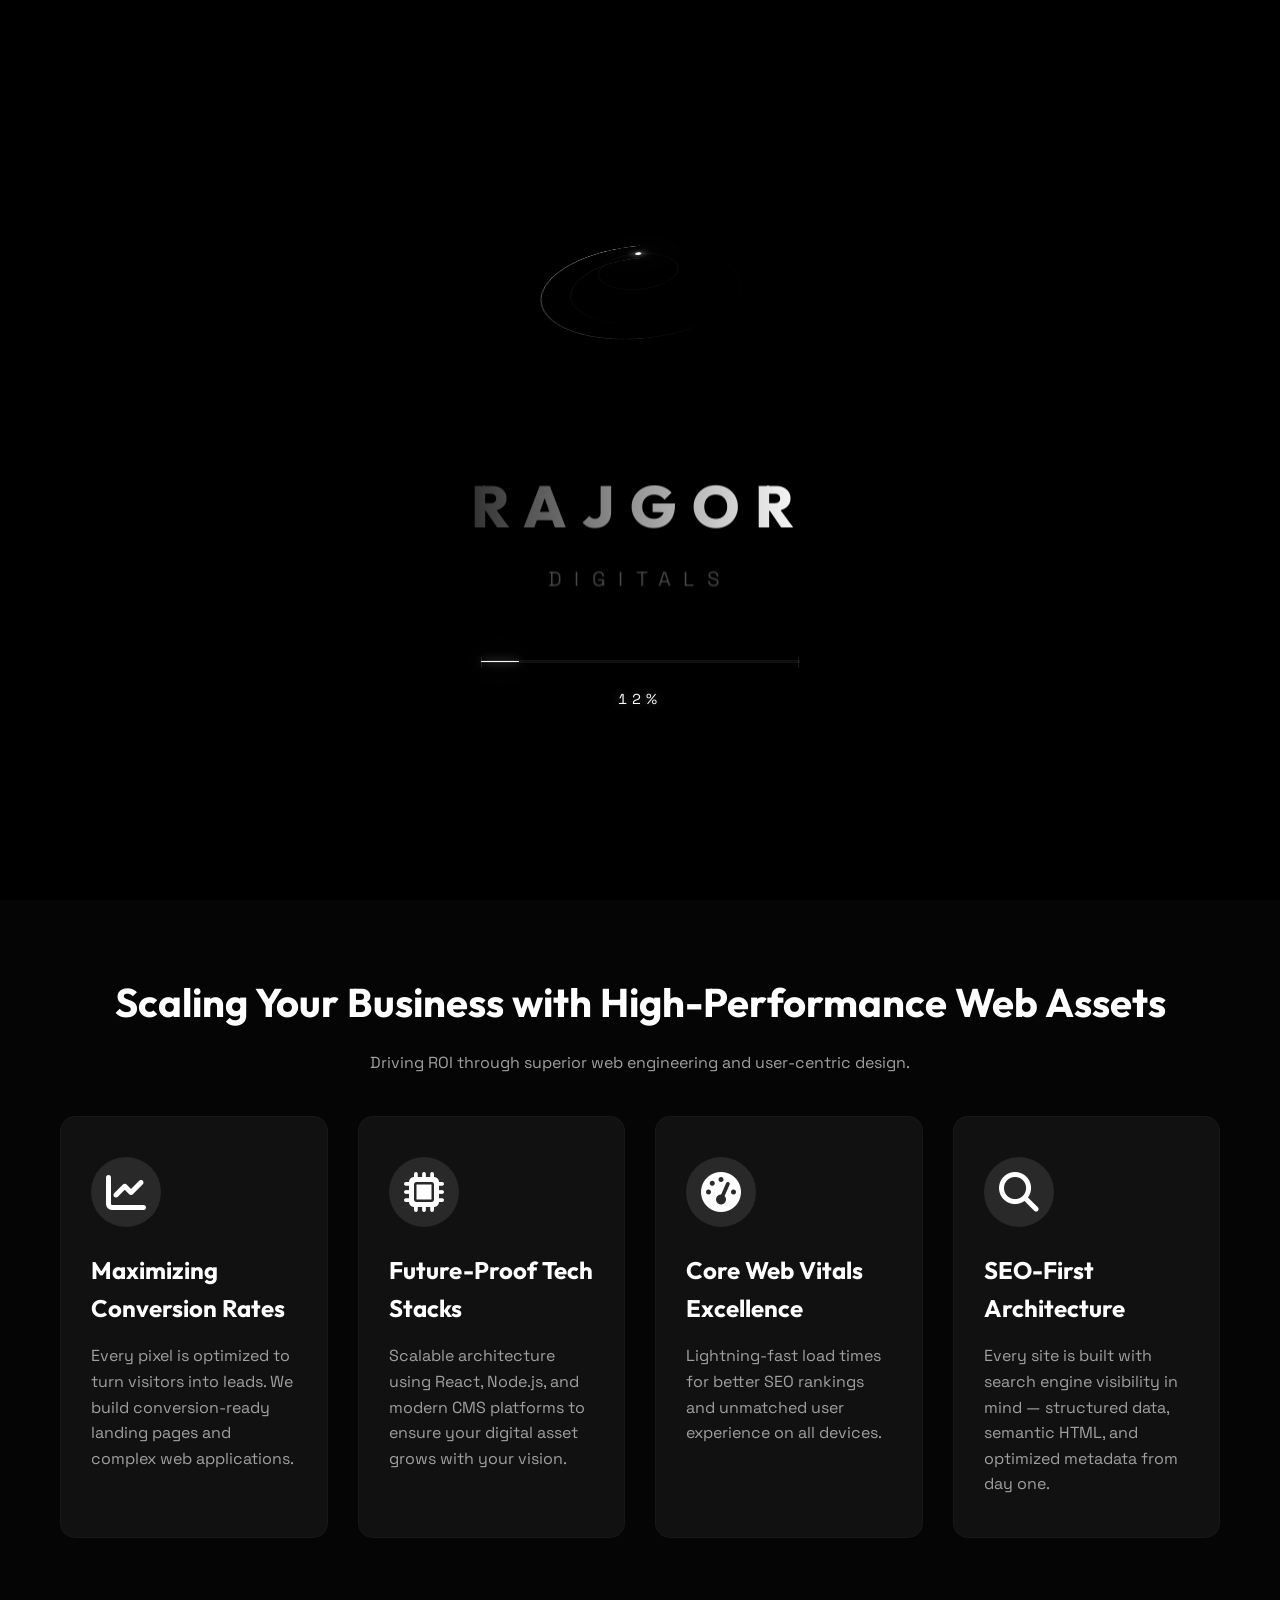
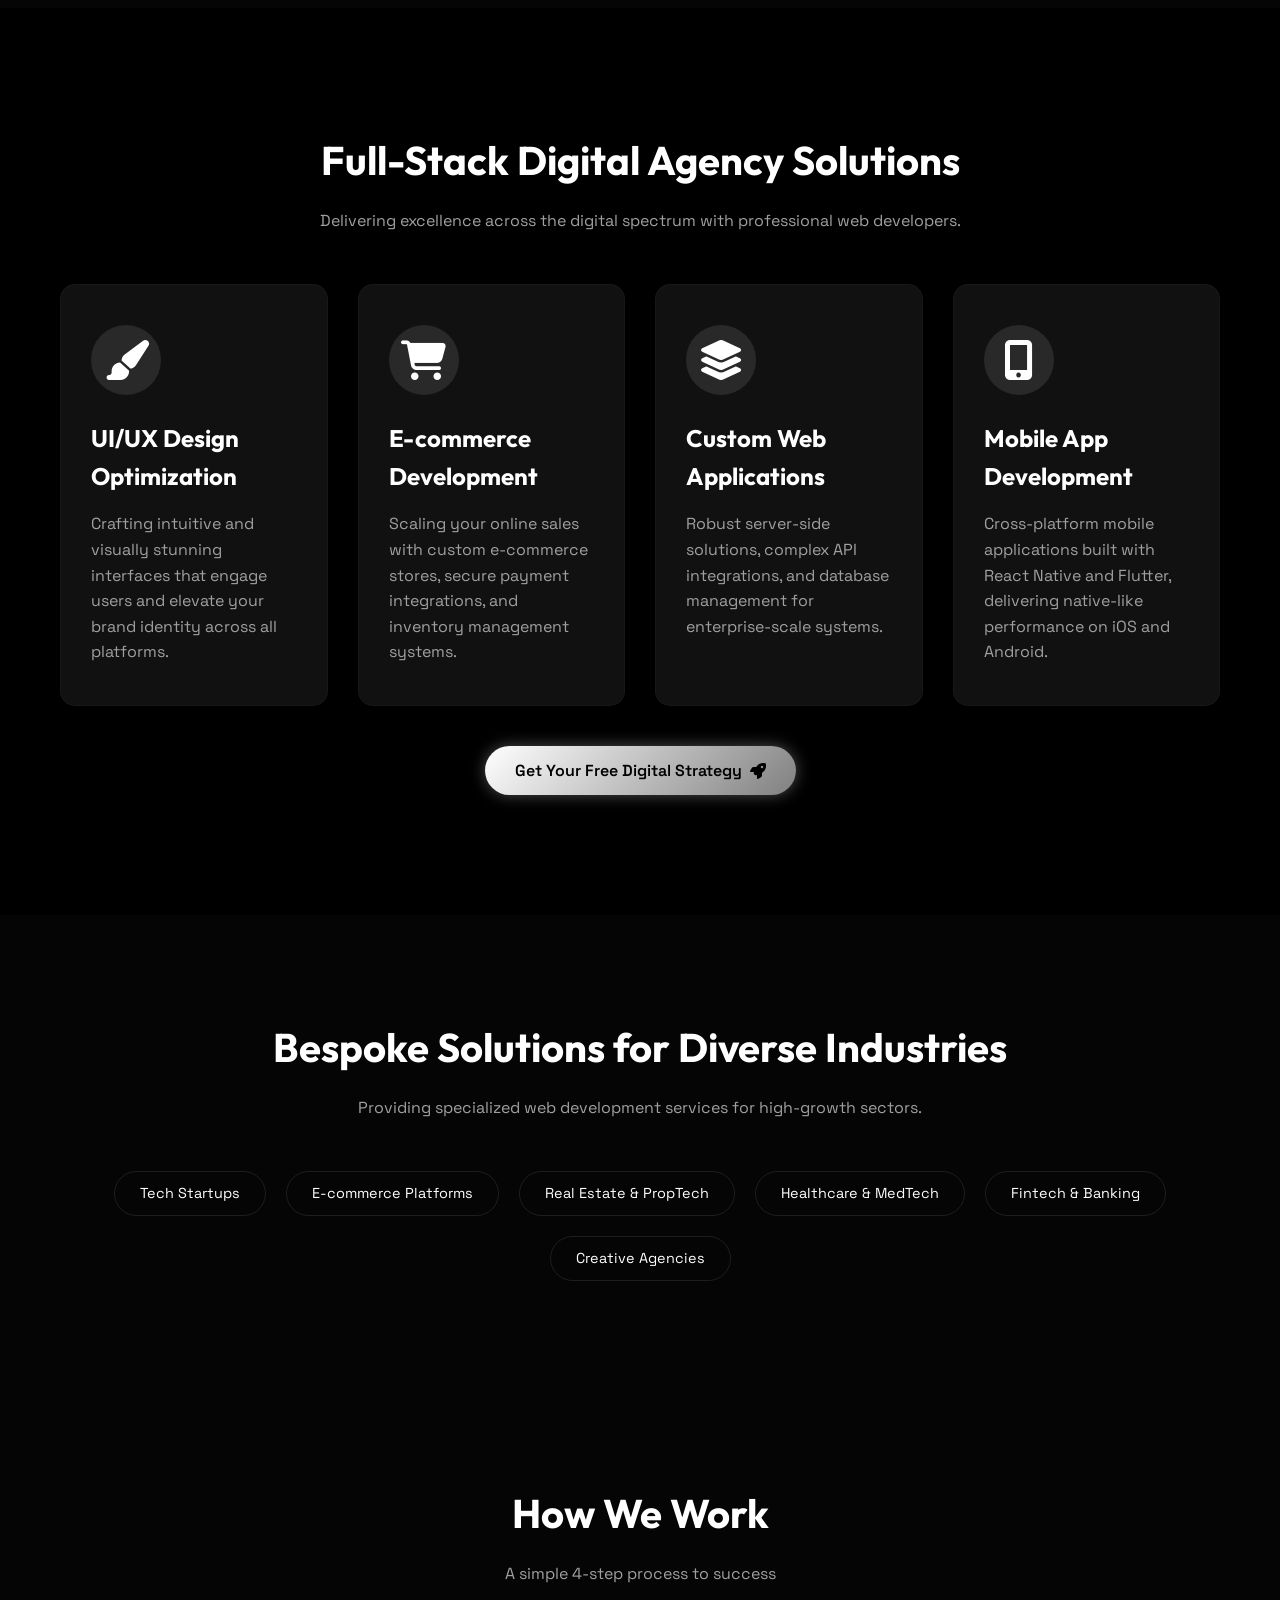
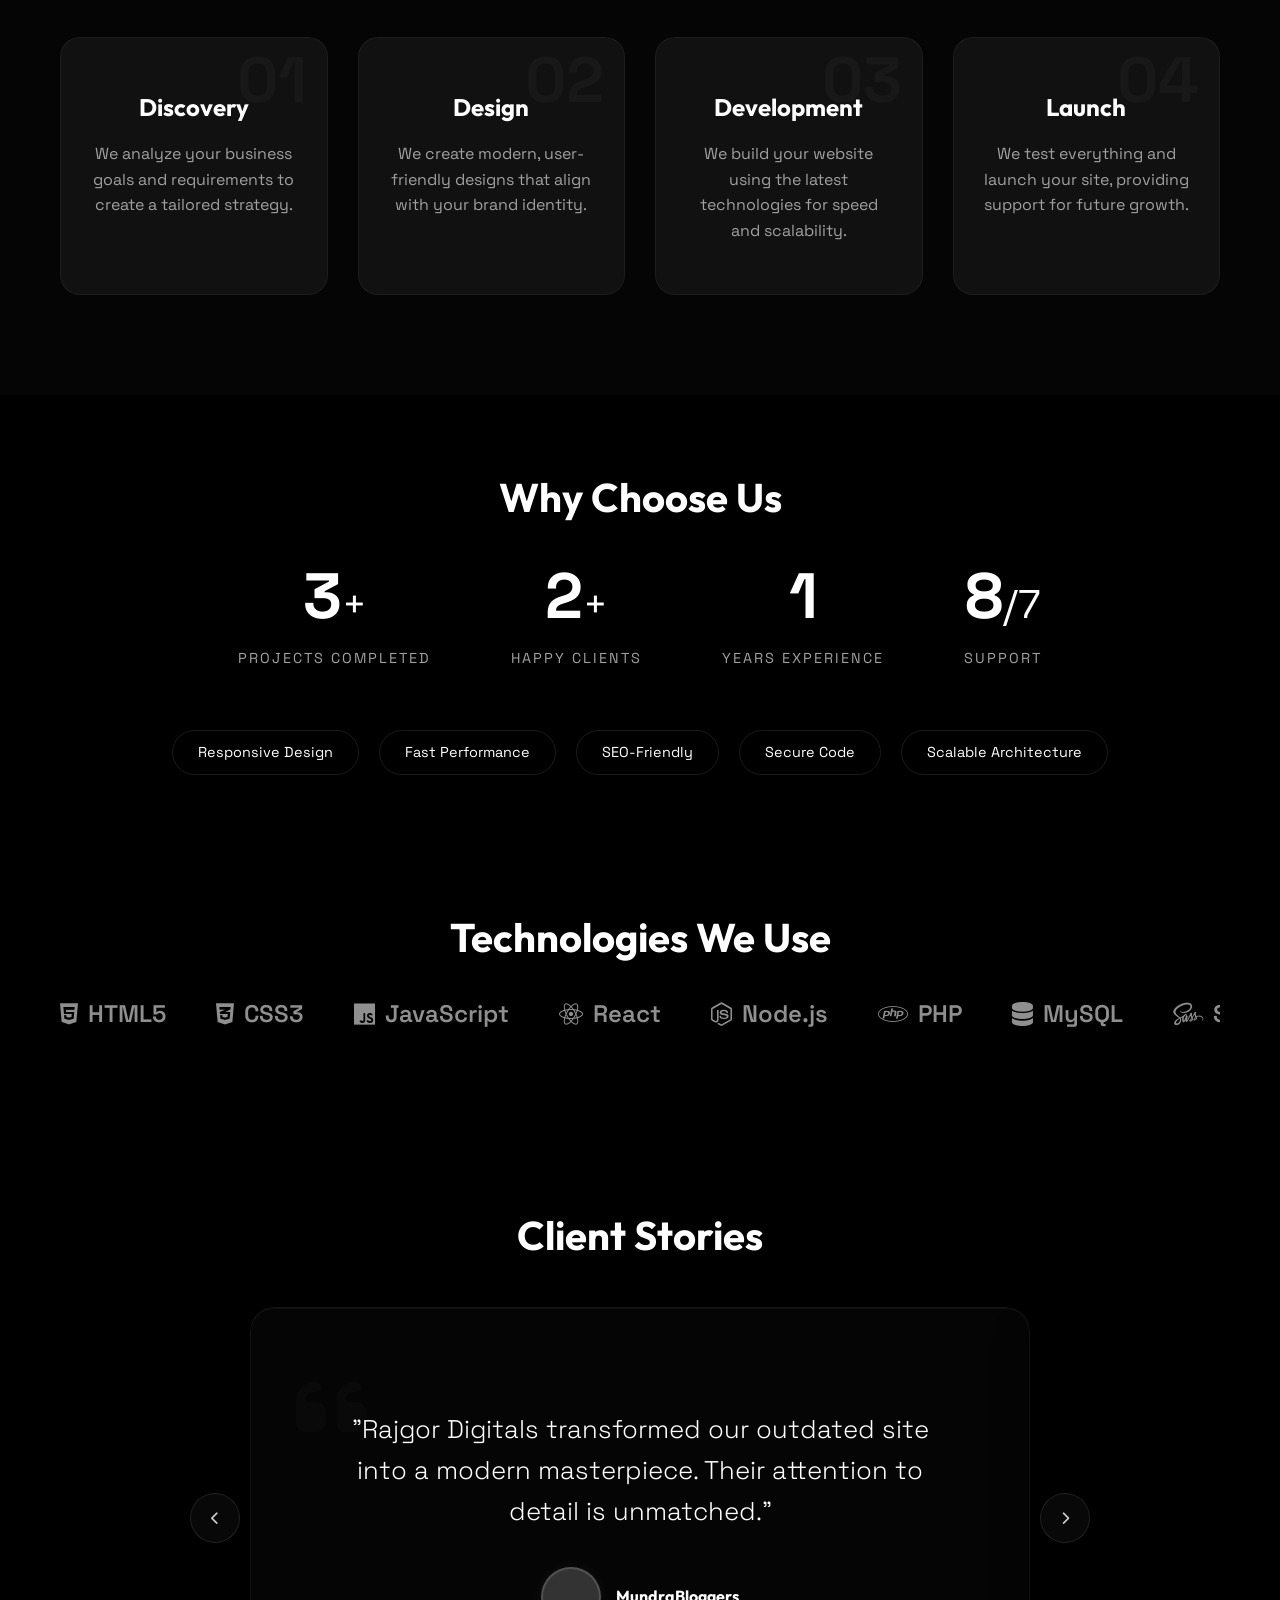
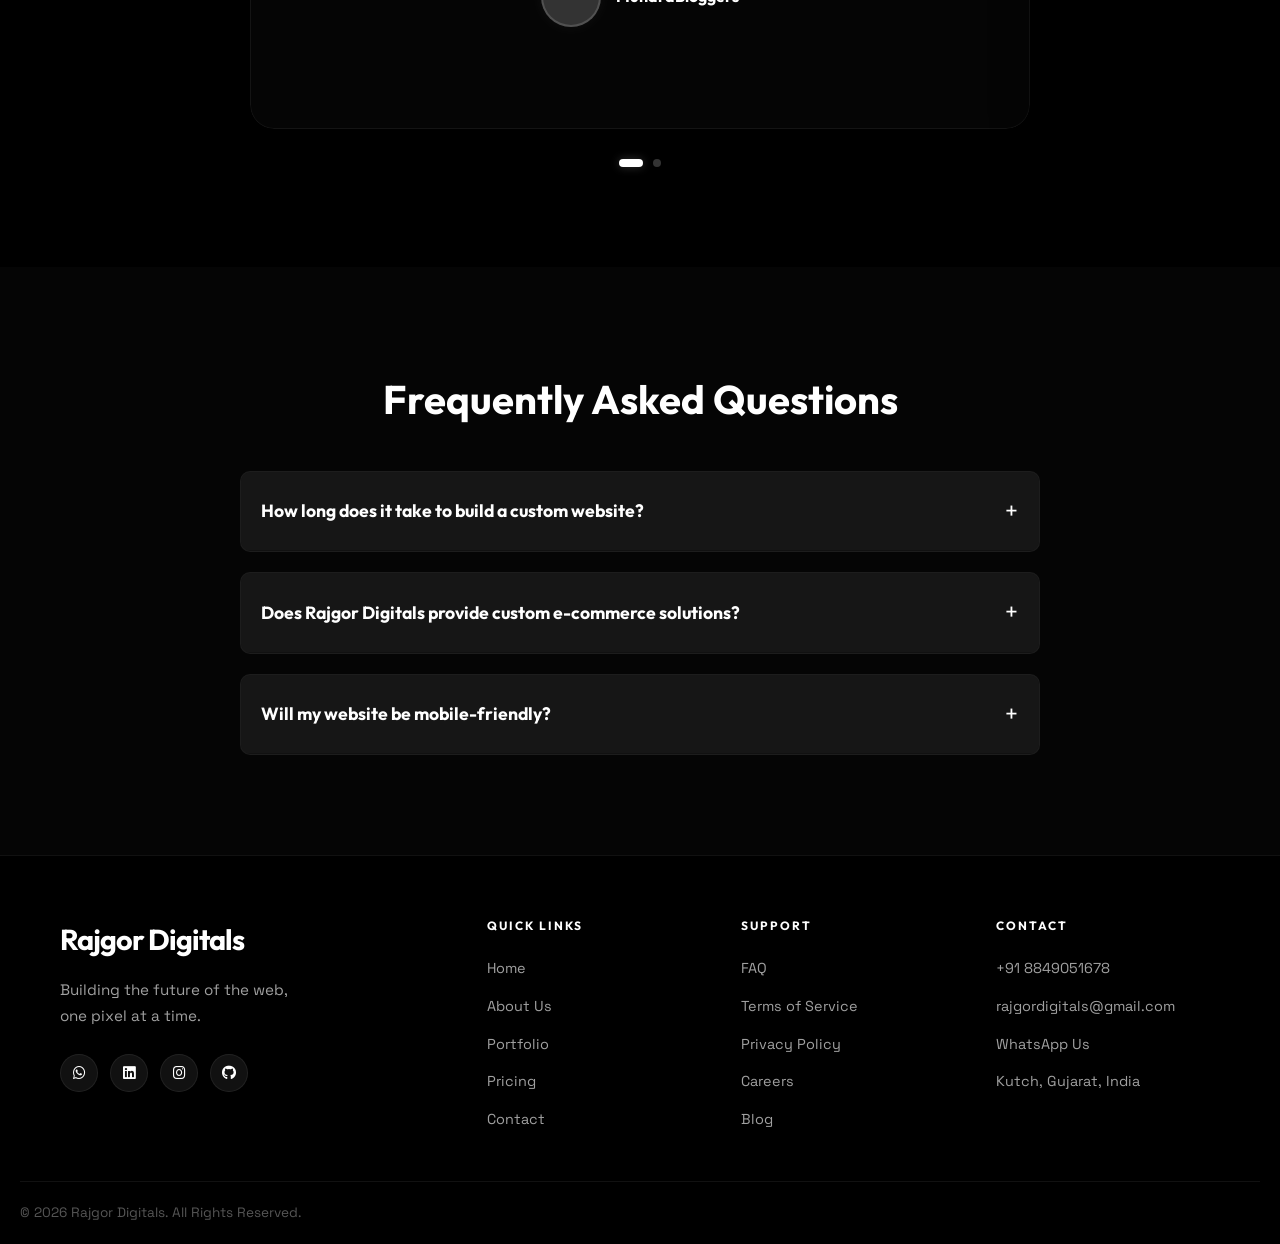
==== index.html @ 0318dba7 "Remove underlines from main visible links and legal blocks" ====
<!DOCTYPE html>
<html lang="en">

<head>
    <meta charset="UTF-8">
    <meta name="viewport" content="width=device-width, initial-scale=1.0">
    <meta name="description" content="Looking for professional web developers? Rajgor Digitals is a custom website development company building fast, secure, and scalable solutions for businesses. Get a free audit!">
    <title>Custom Website Development Company | Rajgor Digitals</title>
    <link rel="icon" type="image/png" sizes="32x32" href="images/logo.png">
    <link rel="shortcut icon" href="images/logo.png">

    <!-- Canonical Tag -->
    <link rel="canonical" href="https://www.rajgordigitals.in/">

    <!-- Open Graph / Facebook -->
    <meta property="og:type" content="website">
    <meta property="og:url" content="https://www.rajgordigitals.in/">
    <meta property="og:title" content="Custom Website Development Company | Rajgor Digitals">
    <meta property="og:description" content="Looking for professional web developers? Rajgor Digitals is a custom website development company building fast, secure, and scalable solutions for businesses. Get a free audit!">
    <meta property="og:image" content="https://www.rajgordigitals.in/images/logo.webp">

    <!-- Twitter -->
    <meta property="twitter:card" content="summary_large_image">
    <meta property="twitter:url" content="https://www.rajgordigitals.in/">
    <meta property="twitter:title" content="Custom Website Development Company | Rajgor Digitals">
    <meta property="twitter:description" content="Looking for professional web developers? Rajgor Digitals is a custom website development company building fast, secure, and scalable solutions for businesses. Get a free audit!">
    <meta property="twitter:image" content="https://www.rajgordigitals.in/images/logo.webp">

    <!-- Google Fonts -->
    <link rel="preconnect" href="https://fonts.googleapis.com">
    <link rel="preconnect" href="https://fonts.gstatic.com" crossorigin>
    <link href="https://fonts.googleapis.com/css2?family=Outfit:wght@300;400;500;600;700;800&family=Space+Grotesk:wght@300;400;500;600;700&display=swap" rel="stylesheet">

    <!-- FontAwesome -->
    <link rel="stylesheet" href="https://cdnjs.cloudflare.com/ajax/libs/font-awesome/6.4.0/css/all.min.css">

    <!-- Custom CSS -->
    <link rel="stylesheet" href="styles.css">

    <script type="application/ld+json">
    {
  "@context": "https://schema.org",
  "@type": "BreadcrumbList",
  "itemListElement": [
    {
      "@type": "ListItem",
      "position": 1,
      "name": "Home",
      "item": "https://www.rajgordigitals.in/"
    }
  ]
}
    </script>
    <script type="application/ld+json">
    {
  "@context": "https://schema.org",
  "@type": "Organization",
  "name": "Rajgor Digitals",
  "url": "https://www.rajgordigitals.in",
  "logo": "https://www.rajgordigitals.in/images/logo.webp",
  "sameAs": [
    "https://www.linkedin.com/in/rajgordigitals",
    "https://www.instagram.com/rajgordigitals/",
    "https://wa.me/918849051678"
  ],
  "contactPoint": {
    "@type": "ContactPoint",
    "telephone": "+918849051678",
    "contactType": "customer service"
  }
}
    </script>
    <script type="application/ld+json">
    {
  "@context": "https://schema.org",
  "@type": "WebSite",
  "url": "https://www.rajgordigitals.in",
  "potentialAction": {
    "@type": "SearchAction",
    "target": "https://www.rajgordigitals.in/services.html?q={search_term_string}",
    "query-input": "required name=search_term_string"
  }
}
    </script>
    <script type="application/ld+json">
    {
  "@context": "https://schema.org",
  "@type": "LocalBusiness",
  "name": "Rajgor Digitals",
  "image": "https://www.rajgordigitals.in/images/logo.webp",
  "@id": "https://www.rajgordigitals.in",
  "url": "https://www.rajgordigitals.in",
  "telephone": "+918849051678",
  "priceRange": "$$",
  "address": {
    "@type": "PostalAddress",
    "streetAddress": "Kutch",
    "addressLocality": "Kutch",
    "addressRegion": "Gujarat",
    "postalCode": "370001",
    "addressCountry": "IN"
  },
  "geo": {
    "@type": "GeoCoordinates",
    "latitude": 22.9984,
    "longitude": 69.6701
  },
  "openingHoursSpecification": {
    "@type": "OpeningHoursSpecification",
    "dayOfWeek": [
      "Monday",
      "Tuesday",
      "Wednesday",
      "Thursday",
      "Friday",
      "Saturday"
    ],
    "opens": "09:00",
    "closes": "18:00"
  }
}
    </script>
</head>

<body>
    <!-- Preloader -->
    <div id="preloader">
        <div class="preloader-content">
            <div class="spinner-container">
                <div class="ring ring-outer"></div>
                <div class="ring ring-middle"></div>
                <div class="ring ring-inner"></div>
            </div>
            <div class="pre-brand">
                <span class="pre-name">Rajgor</span>
                <span class="pre-surname">Digitals</span>
            </div>
            <div class="pre-progress-wrap">
                <div class="pre-bar-bg">
                    <div class="pre-bar-fill" id="preloaderFill"></div>
                </div>
                <div class="pre-percent" id="preloaderPercent">0%</div>
            </div>
        </div>
    </div>

    <!-- Custom Cursor -->
    <div class="cursor-dot" data-cursor-dot></div>
    <div class="cursor-outline" data-cursor-outline></div>

    <!-- Navigation -->
    <nav class="navbar">
        <div class="container nav-container">
            <a href="index.html" class="logo">
                Rajgor <span class="accent">Digitals</span>
            </a>
            <div class="nav-links">
                <a href="about.html" class="nav-link">About</a>
                <a href="services.html" class="nav-link">Services</a>
                <a href="portfolio.html" class="nav-link">Portfolio</a>
                <a href="pricing.html" class="nav-link">Pricing</a>
                <a href="contact.html" class="nav-link contact-btn">Contact Us</a>
            </div>
            <div class="hamburger">
                <div class="line"></div>
                <div class="line"></div>
                <div class="line"></div>
            </div>
        </div>
    </nav>

    <!-- Mobile Menu -->
    <div class="mobile-menu">
        <a href="about.html" class="mobile-link">About</a>
        <a href="services.html" class="mobile-link">Services</a>
        <a href="portfolio.html" class="mobile-link">Portfolio</a>
        <a href="pricing.html" class="mobile-link">Pricing</a>
        <a href="contact.html" class="mobile-link accent-color">Contact Us</a>
    </div>

    <!-- Hero Section -->
    <header class="hero" id="home">
        <div class="hero-bg" id="hero-canvas"></div>
        <div class="container hero-content">
            <h1 class="hero-title">
                Professional <span class="gradient-text">Website Development Company</span>
            </h1>
            <p class="hero-subtitle">
                We partner with brands and startups to engineer professional web solutions. Meet our <a href="about.html" style="color: var(--primary-color);">professional web developers</a>, explore our custom <a href="pricing.html" style="color: var(--primary-color);">web development packages</a>, or browse our <a href="portfolio.html" style="color: var(--primary-color);">featured web portfolio</a> to scale your digital vision.
            </p>
            <div class="hero-btns">
                <a href="contact.html" class="btn btn-primary">Get Your Free Website Audit <i
                        class="fas fa-search"></i></a>
                <a href="portfolio.html" class="btn btn-secondary">Explore Custom Web Portfolio</a>
            </div>


        </div>
    </header>

    <!-- Business Benefits Section -->
    <section class="benefits" style="padding: 70px 0; background: rgba(255, 255, 255, 0.02);">
        <div class="container">
            <div class="section-header reveal-up" style="text-align: center; margin-bottom: 40px;">
                <h2 class="section-title">Scaling Your Business with High-Performance Web Assets</h2>
                <p class="section-subtitle">Driving ROI through superior web engineering and user-centric design.</p>
            </div>
            <div class="services-grid">
                <div class="service-card reveal-up">
                    <div class="service-icon"><i class="fas fa-chart-line"></i></div>
                    <h3>Maximizing Conversion Rates</h3>
                    <p>Every pixel is optimized to turn visitors into leads. We build conversion-ready landing pages and
                        complex web applications.</p>
                </div>
                <div class="service-card reveal-up" style="animation-delay: 0.1s;">
                    <div class="service-icon"><i class="fas fa-microchip"></i></div>
                    <h3>Future-Proof Tech Stacks</h3>
                    <p>Scalable architecture using React, Node.js, and modern CMS platforms to ensure your digital asset
                        grows with your vision.</p>
                </div>
                <div class="service-card reveal-up" style="animation-delay: 0.2s;">
                    <div class="service-icon"><i class="fas fa-tachometer-alt"></i></div>
                    <h3>Core Web Vitals Excellence</h3>
                    <p>Lightning-fast load times for better SEO rankings and unmatched user experience on all devices.
                    </p>
                </div>
                <div class="service-card reveal-up" style="animation-delay: 0.3s;">
                    <div class="service-icon"><i class="fas fa-search"></i></div>
                    <h3>SEO-First Architecture</h3>
                    <p>Every site is built with search engine visibility in mind — structured data, semantic HTML, and
                        optimized metadata from day one.</p>
                </div>
            </div>
        </div>
    </section>

    <!-- Services Highlights Section -->
    <section class="services-highlights" id="services-highlights" style="padding: 120px 0;">
        <div class="container">
            <div class="section-header reveal-up" style="text-align: center; margin-bottom: 50px;">
                <h2 class="section-title">Full-Stack Digital Agency Solutions</h2>
                <p class="section-subtitle">Delivering excellence across the digital spectrum with professional web
                    developers.</p>
            </div>
            <div class="services-grid">
                <div class="service-card reveal-up">
                    <div class="service-icon"><i class="fas fa-paint-brush"></i></div>
                    <h3>UI/UX Design Optimization</h3>
                    <p>Crafting intuitive and visually stunning interfaces that engage users and elevate your brand
                        identity across all platforms.</p>
                </div>
                <div class="service-card reveal-up" style="animation-delay: 0.1s;">
                    <div class="service-icon"><i class="fas fa-shopping-cart"></i></div>
                    <h3>E-commerce Development</h3>
                    <p>Scaling your online sales with custom e-commerce stores, secure payment integrations, and
                        inventory management systems.</p>
                </div>
                <div class="service-card reveal-up" style="animation-delay: 0.2s;">
                    <div class="service-icon"><i class="fas fa-layer-group"></i></div>
                    <h3>Custom Web Applications</h3>
                    <p>Robust server-side solutions, complex API integrations, and database management for
                        enterprise-scale systems.</p>
                </div>
                <div class="service-card reveal-up" style="animation-delay: 0.3s;">
                    <div class="service-icon"><i class="fas fa-mobile-alt"></i></div>
                    <h3>Mobile App Development</h3>
                    <p>Cross-platform mobile applications built with React Native and Flutter, delivering native-like
                        performance on iOS and Android.</p>
                </div>
            </div>
            <div class="hero-btns" style="margin-top: 40px; justify-content: center;">
                <a href="contact.html" class="btn btn-primary">Get Your Free Digital Strategy <i
                        class="fas fa-rocket"></i></a>
            </div>
        </div>
    </section>

    <!-- Industries Served Section -->
    <section class="industries" style="padding: 100px 0; background: #050505;">
        <div class="container">
            <div class="section-header reveal-up" style="text-align: center; margin-bottom: 50px;">
                <h2 class="section-title">Bespoke Solutions for Diverse Industries</h2>
                <p class="section-subtitle">Providing specialized web development services for high-growth sectors.</p>
            </div>
            <div class="why-features reveal-up"
                style="justify-content: center; display: flex; flex-wrap: wrap; gap: 20px;">
                <div class="feature-tag">Tech Startups</div>
                <div class="feature-tag">E-commerce Platforms</div>
                <div class="feature-tag">Real Estate & PropTech</div>
                <div class="feature-tag">Healthcare & MedTech</div>
                <div class="feature-tag">Fintech & Banking</div>
                <div class="feature-tag">Creative Agencies</div>
            </div>
        </div>
    </section>

    <!-- Process Section -->
    <section class="process" id="process" style="padding: 100px 0; background: #050505;">
        <div class="container">
            <h2 class="section-title reveal-up">How We Work</h2>
            <p class="section-subtitle reveal-up">A simple 4-step process to success</p>
            <div class="process-grid">
                <div class="process-step reveal-up">
                    <div class="number">01</div>
                    <h3>Discovery</h3>
                    <p>We analyze your business goals and requirements to create a tailored strategy.</p>
                </div>
                <div class="process-step reveal-up" style="animation-delay: 0.1s;">
                    <div class="number">02</div>
                    <h3>Design</h3>
                    <p>We create modern, user-friendly designs that align with your brand identity.</p>
                </div>
                <div class="process-step reveal-up" style="animation-delay: 0.2s;">
                    <div class="number">03</div>
                    <h3>Development</h3>
                    <p>We build your website using the latest technologies for speed and scalability.</p>
                </div>
                <div class="process-step reveal-up" style="animation-delay: 0.3s;">
                    <div class="number">04</div>
                    <h3>Launch</h3>
                    <p>We test everything and launch your site, providing support for future growth.</p>
                </div>
            </div>
        </div>
    </section>

    <!-- Why Choose Us Section -->
    <section class="why-us" id="why-us">
        <div class="container">
            <div class="section-header reveal-up">
                <h2 class="section-title">Why Choose Us</h2>
            </div>
            <div class="counters-grid">
                <div class="counter-item reveal-up">
                    <span class="counter-number" data-target="10">0</span><span class="plus">+</span>
                    <p class="counter-label">Projects Completed</p>
                </div>
                <div class="counter-item reveal-up">
                    <span class="counter-number" data-target="5">0</span><span class="plus">+</span>
                    <p class="counter-label">Happy Clients</p>
                </div>
                <div class="counter-item reveal-up">
                    <span class="counter-number" data-target="1">0</span>
                    <p class="counter-label">Years Experience</p>
                </div>
                <div class="counter-item reveal-up">
                    <span class="counter-number" data-target="24">0</span><span class="plus">/7</span>
                    <p class="counter-label">Support</p>
                </div>
            </div>
            <div class="why-features reveal-up">
                <div class="feature-tag">Responsive Design</div>
                <div class="feature-tag">Fast Performance</div>
                <div class="feature-tag">SEO-Friendly</div>
                <div class="feature-tag">Secure Code</div>
                <div class="feature-tag">Scalable Architecture</div>
            </div>
        </div>
    </section>

    <!-- Tech Stack Section -->
    <section class="tech-stack" id="tech">
        <div class="container">
            <h2 class="section-title reveal-up">Technologies We Use</h2>
            <div class="tech-marquee">
                <div class="tech-track">
                    <!-- Icons duplication for infinite scroll effect -->
                    <div class="tech-icon"><i class="fab fa-html5"></i> <span>HTML5</span></div>
                    <div class="tech-icon"><i class="fab fa-css3-alt"></i> <span>CSS3</span></div>
                    <div class="tech-icon"><i class="fab fa-js"></i> <span>JavaScript</span></div>
                    <div class="tech-icon"><i class="fab fa-react"></i> <span>React</span></div>
                    <div class="tech-icon"><i class="fab fa-node-js"></i> <span>Node.js</span></div>
                    <div class="tech-icon"><i class="fab fa-php"></i> <span>PHP</span></div>
                    <div class="tech-icon"><i class="fas fa-database"></i> <span>MySQL</span></div>
                    <div class="tech-icon"><i class="fab fa-sass"></i> <span>Sass</span></div>
                    <div class="tech-icon"><i class="fab fa-git-alt"></i> <span>Git</span></div>
                    <!-- Duplicate -->
                    <div class="tech-icon"><i class="fab fa-html5"></i> <span>HTML5</span></div>
                    <div class="tech-icon"><i class="fab fa-css3-alt"></i> <span>CSS3</span></div>
                    <div class="tech-icon"><i class="fab fa-js"></i> <span>JavaScript</span></div>
                    <div class="tech-icon"><i class="fab fa-react"></i> <span>React</span></div>
                    <div class="tech-icon"><i class="fab fa-node-js"></i> <span>Node.js</span></div>
                    <div class="tech-icon"><i class="fab fa-php"></i> <span>PHP</span></div>
                    <div class="tech-icon"><i class="fas fa-database"></i> <span>MySQL</span></div>
                    <div class="tech-icon"><i class="fab fa-sass"></i> <span>Sass</span></div>
                    <div class="tech-icon"><i class="fab fa-git-alt"></i> <span>Git</span></div>
                </div>
            </div>
        </div>
    </section>

    <!-- Testimonials Section -->
    <section class="testimonials" id="testimonials">
        <div class="container" style="position: relative; max-width: 960px;">
            <h2 class="section-title reveal-up">Client Stories</h2>
            
            <div class="testimonial-slider-wrapper reveal-up">
                <div class="testimonial-slider-container">
                    <div class="testimonial-track">
                        
                        <div class="testimonial-card active">
                            <p class="quote">"Rajgor Digitals transformed our outdated site into a modern masterpiece. Their
                                attention to detail is unmatched."</p>
                            <div class="client-info">
                                <div class="client-avatar" style="background-image: url('https://ui-avatars.com/api/?name=Mundra+Bloggers&background=ffffff&color=000');"></div>
                                <div>
                                    <h4>MundraBloggers</h4>
                                </div>
                            </div>
                        </div>

                        <div class="testimonial-card">
                            <p class="quote">"Rajgor Digitals designed a premium online presence for New Akshat Fashion. Thanks to their custom web engineering, we are now visible online, and the user feedback has been incredible!"</p>
                            <div class="client-info">
                                <div class="client-avatar" style="background-image: url('https://ui-avatars.com/api/?name=Akshat+Rajgor&background=ffffff&color=000');"></div>
                                <div>
                                    <h4>Akshat Rajgor</h4>
                                    <p class="client-role">Owner, New Akshat Fashion</p>
                                </div>
                            </div>
                        </div>
                        
                    </div>
                </div>

                <!-- Navigation Arrows -->
                <button class="slider-btn prev-btn" aria-label="Previous Testimonial"><i class="fas fa-chevron-left"></i></button>
                <button class="slider-btn next-btn" aria-label="Next Testimonial"><i class="fas fa-chevron-right"></i></button>
            </div>

            <!-- Dots Indicators -->
            <div class="testimonial-dots reveal-up">
                <span class="dot active" data-index="0"></span>
                <span class="dot" data-index="1"></span>
            </div>
        </div>
    </section>

    <!-- FAQ Section -->
    <section class="faq" id="faq" style="padding: 100px 0; background: #050505;">
        <div class="container">
            <h2 class="section-title reveal-up">Frequently Asked Questions</h2>
            <div class="faq-grid">
                <div class="faq-item reveal-up">
                    <div class="faq-question">
                        <h3>How long does it take to build a custom website?</h3>
                    </div>
                    <div class="faq-answer">
                        <p>A standard project takes between 4 to 12 weeks, depending on the scope, complexity, and
                            rounds of feedback. We prioritize quality and thorough testing for every digital asset.</p>
                    </div>
                </div>
                <div class="faq-item reveal-up">
                    <div class="faq-question">
                        <h3>Does Rajgor Digitals provide custom e-commerce solutions?</h3>
                    </div>
                    <div class="faq-answer">
                        <p>Yes, we specialize in building scalable, secure, and conversion-focused e-commerce platforms.
                            From inventory management to secure payment gateways, we handle it all.</p>
                    </div>
                </div>
                <div class="faq-item reveal-up">
                    <div class="faq-question">
                        <h3>Will my website be mobile-friendly?</h3>
                    </div>
                    <div class="faq-answer">
                        <p>Yes, all our websites are fully responsive and look great on all devices, from mobile phones
                            to desktops. We follow a mobile-first indexing approach for maximum SEO benefit.</p>
                    </div>
                </div>
            </div>
        </div>
    </section>

    <!-- Footer -->
    <footer>
        <div class="container footer-top">
            <div class="footer-brand">
                <a href="index.html" class="logo">Rajgor <span class="accent">Digitals</span></a>
                <p>Building the future of the web,<br>one pixel at a time.</p>
                <div class="footer-social">
                    <a href="https://wa.me/918849051678?text=Hello%20Rajgor%20Digitals,%20I%20am%20interested%20in%20your%20web%20development%20services." target="_blank" rel="noopener noreferrer"><i class="fab fa-whatsapp"></i></a>
                    <a href="https://www.linkedin.com/in/rajgordigitals" target="_blank" rel="noopener noreferrer"><i class="fab fa-linkedin"></i></a>
                    <a href="https://www.instagram.com/rajgordigitals/" target="_blank" rel="noopener noreferrer"><i class="fab fa-instagram"></i></a>
                    <a href="https://github.com/Rajgor-Digitals" target="_blank" rel="noopener noreferrer"><i class="fab fa-github"></i></a>
                </div>
            </div>
            <div class="footer-links">
                <div class="footer-col">
                    <h4>Quick Links</h4>
                    <ul>
                        <li><a href="index.html">Home</a></li>
                        <li><a href="about.html">About Us</a></li>
                        <li><a href="portfolio.html">Portfolio</a></li>
                        <li><a href="pricing.html">Pricing</a></li>
                        <li><a href="contact.html">Contact</a></li>
                    </ul>
                </div>
                <div class="footer-col">
                    <h4>Support</h4>
                    <ul>
                        <li><a href="faq.html">FAQ</a></li>
                        <li><a href="terms.html">Terms of Service</a></li>
                        <li><a href="privacy.html">Privacy Policy</a></li>
                        <li><a href="careers.html">Careers</a></li>
                        <li><a href="blog.html">Blog</a></li>
                    </ul>
                </div>
                <div class="footer-col">
                    <h4>Contact</h4>
                    <ul>
                        <li><a href="tel:+918849051678">+91 8849051678</a></li>
                        <li><a href="mailto:rajgordigitals@gmail.com">rajgordigitals@gmail.com</a></li>
                        <li><a href="https://wa.me/918849051678" target="_blank" rel="noopener noreferrer">WhatsApp Us</a></li>
                        <li><span>Kutch, Gujarat, India</span></li>
                    </ul>
                </div>
            </div>
        </div>
        <div class="footer-bottom">
            <p>&copy; 2026 Rajgor Digitals. All Rights Reserved.</p>
        </div>
    </footer>


    <script src="script.js"></script>
</body>

</html>
---- styles.css ----
/* Global Styles & Variables */
:root {
    --bg-color: #000000;
    --card-bg: #111111;
    --text-color: #ffffff;
    --text-muted: #a0a0a0;
    --primary-color: #ffffff;
    --secondary-color: #808080;
    --gradient-main: linear-gradient(135deg, var(--primary-color), var(--secondary-color));
    --font-heading: 'Outfit', sans-serif;
    --font-body: 'Space Grotesk', sans-serif;
    --transition-fast: 0.3s ease;
}

/* ===== ULTRA-SMOOTH 3D PRELOADER ===== */
#preloader {
    position: fixed;
    inset: 0;
    background: #000000;
    z-index: 99999;
    display: flex;
    align-items: center;
    justify-content: center;
    overflow: hidden;
    perspective: 1200px;
}

#preloader.loaded {
    animation: preExit 1.4s cubic-bezier(0.76, 0, 0.24, 1) forwards;
}

@keyframes preExit {
    0% { transform: scale(1); filter: blur(0); opacity: 1; }
    100% { transform: scale(1.2); filter: blur(40px); opacity: 0; pointer-events: none; }
}

.preloader-content {
    display: flex;
    flex-direction: column;
    align-items: center;
    gap: 70px;
    position: relative;
    transform-style: preserve-3d;
}

/* 3D Orbital Spinner */
.spinner-container {
    position: relative;
    width: 200px;
    height: 200px;
    display: flex;
    align-items: center;
    justify-content: center;
    transform: rotateX(55deg) rotateY(-5deg);
    transform-style: preserve-3d;
}

.ring {
    position: absolute;
    border-radius: 50%;
    will-change: transform;
    transform-style: preserve-3d;
}

/* Outer Ring - Large Sweeping Orbit */
.ring-outer {
    width: 200px;
    height: 200px;
    background: conic-gradient(from 0deg, transparent 40%, #ffffff);
    -webkit-mask: radial-gradient(farthest-side, transparent calc(100% - 1.5px), #000 100%);
    mask: radial-gradient(farthest-side, transparent calc(100% - 1.5px), #000 100%);
    animation: spin3D 3s cubic-bezier(0.68, -0.6, 0.32, 1.6) infinite;
    box-shadow: 0 0 20px rgba(255, 255, 255, 0.2);
}

/* Middle Ring - Inverted Rhythm */
.ring-middle {
    width: 140px;
    height: 140px;
    background: conic-gradient(from 0deg, transparent 50%, rgba(255, 255, 255, 0.4));
    -webkit-mask: radial-gradient(farthest-side, transparent calc(100% - 1px), #000 100%);
    mask: radial-gradient(farthest-side, transparent calc(100% - 1px), #000 100%);
    animation: spin3D 2.2s cubic-bezier(0.5, 0, 0.5, 1) infinite reverse;
    opacity: 0.7;
}

/* Inner Ring - High-Energy Core */
.ring-inner {
    width: 80px;
    height: 80px;
    border: 1px solid rgba(255, 255, 255, 0.05);
    transform: translateZ(20px);
}

.ring-inner::after {
    content: '';
    width: 6px;
    height: 6px;
    background: #fff;
    border-radius: 50%;
    box-shadow: 
        0 0 10px #fff, 
        0 0 25px #fff, 
        0 0 50px rgba(255, 255, 255, 0.5);
    position: absolute;
    top: -3px;
    left: calc(50% - 3px);
    animation: spin3D 1.2s cubic-bezier(0.4, 0, 0.2, 1) infinite;
    transform-origin: center 43px;
}

@keyframes spin3D {
    from { transform: rotateZ(0deg); }
    to { transform: rotateZ(360deg); }
}

/* Shimmering Text Polish */
.pre-brand {
    text-align: center;
    transform: translateZ(50px);
}

.pre-name {
    font-family: 'Outfit', sans-serif;
    font-size: 3.5rem;
    font-weight: 800;
    letter-spacing: 15px;
    color: #fff;
    text-transform: uppercase;
    display: block;
    margin-bottom: 10px;
    background: linear-gradient(90deg, #333, #fff, #333);
    background-size: 200% auto;
    -webkit-background-clip: text;
    -webkit-text-fill-color: transparent;
    animation: textShimmer 4s linear infinite, fadeInUp 1.2s cubic-bezier(0.16, 1, 0.3, 1) forwards 0.4s;
    opacity: 0;
}

.pre-surname {
    font-family: 'Space Grotesk', sans-serif;
    font-size: 1.2rem;
    font-weight: 300;
    color: rgba(255, 255, 255, 0.35);
    letter-spacing: 12px;
    text-transform: uppercase;
    opacity: 0;
    animation: fadeIn 1.5s ease forwards 1s;
}

@keyframes textShimmer {
    0% { background-position: -200% center; }
    100% { background-position: 200% center; }
}

/* Polished Phantom Progress */
.pre-progress-wrap {
    width: 320px;
    display: flex;
    flex-direction: column;
    align-items: center;
    gap: 25px;
    opacity: 0;
    animation: fadeIn 1.2s ease forwards 1.4s;
}

.pre-bar-bg {
    width: 100%;
    height: 3px;
    background: rgba(255, 255, 255, 0.05);
    position: relative;
    border-radius: 4px;
    border: 1px solid rgba(255, 255, 255, 0.02);
}

/* Technical End-Caps */
.pre-bar-bg::before,
.pre-bar-bg::after {
    content: '';
    position: absolute;
    top: -4px;
    width: 1px;
    height: 11px;
    background: rgba(255, 255, 255, 0.1);
}
.pre-bar-bg::before { left: 0; }
.pre-bar-bg::after { right: 0; }

.pre-bar-fill {
    position: absolute;
    top: 0;
    left: 0;
    height: 100%;
    width: 0%;
    background: #fff;
    box-shadow: 
        0 0 10px rgba(255, 255, 255, 0.8),
        0 0 30px rgba(255, 255, 255, 0.4);
    transition: width 0.8s cubic-bezier(0.25, 1, 0.5, 1);
    border-radius: 4px;
    overflow: hidden;
}

/* Energy Shimmer Scan */
.pre-bar-fill::after {
    content: '';
    position: absolute;
    inset: 0;
    background: linear-gradient(
        90deg, 
        transparent 0%, 
        rgba(255, 255, 255, 0.4) 50%, 
        transparent 100%
    );
    width: 40px;
    animation: barShimmer 1.5s infinite;
}

@keyframes barShimmer {
    0% { transform: translateX(-100%); }
    100% { transform: translateX(400%); }
}

.pre-percent {
    font-family: 'Space Grotesk', sans-serif;
    font-size: 0.9rem;
    font-weight: 400;
    color: #fff;
    letter-spacing: 5px;
    text-shadow: 0 0 10px rgba(255, 255, 255, 0.3);
    font-variant-numeric: tabular-nums;
}

@keyframes fadeInUp {
    to { opacity: 1; transform: translateY(0); }
}

@keyframes fadeIn {
    to { opacity: 1; }
}

/* Responsive Scaling */
@media (max-width: 768px) {
    .spinner-container { width: 140px; height: 140px; }
    .ring-outer { width: 140px; height: 140px; }
    .ring-middle { width: 100px; height: 100px; }
    .ring-inner { width: 60px; height: 60px; }
    .ring-inner::after { transform-origin: center 33px; }
    .pre-name { font-size: 2.4rem; letter-spacing: 10px; }
    .pre-surname { font-size: 0.9rem; letter-spacing: 8px; }
    .pre-progress-wrap { width: 220px; }
}
/* ===== END PRELOADER ===== */

* {
    margin: 0;
    padding: 0;
    box-sizing: border-box;
}

html {
    overflow-x: hidden;
    scroll-behavior: smooth;
}

body {
    background-color: var(--bg-color);
    color: var(--text-color);
    font-family: var(--font-body);
    font-size: 16px;
    line-height: 1.6;
    overflow-x: hidden;
    width: 100%;
    margin: 0;
    padding: 0;
}

h1,
h2,
h3,
h4,
h5,
h6 {
    font-family: var(--font-heading);
    color: #fff;
    font-weight: 700;
}

a {
    text-decoration: none;
    color: inherit;
    transition: var(--transition-fast);
}

ul {
    list-style: none;
}

.container {
    max-width: 1200px;
    margin: 0 auto;
    padding: 0 20px;
}

/* Custom Cursor */
.cursor-dot,
.cursor-outline {
    position: fixed;
    top: 0;
    left: 0;
    transform: translate(-50%, -50%);
    border-radius: 50%;
    z-index: 9999;
    pointer-events: none;
}

.cursor-dot {
    width: 5px;
    height: 5px;
    background-color: var(--primary-color);
}

.cursor-outline {
    width: 30px;
    height: 30px;
    border: 1px solid var(--primary-color);
    transition: width 0.2s, height 0.2s, background-color 0.2s;
}



/* Utility Classes */
.accent {
    color: var(--primary-color);
}

.gradient-text {
    background: var(--gradient-main);
    -webkit-background-clip: text;
    background-clip: text;
    -webkit-text-fill-color: transparent;
    display: inline-block;
}

.section-title {
    font-size: 2.5rem;
    margin-bottom: 1rem;
    text-align: center;
    word-wrap: break-word;
    overflow-wrap: break-word;
}

.section-subtitle {
    text-align: center;
    color: var(--text-muted);
    margin-bottom: 2rem;
}

.btn {
    display: inline-flex;
    align-items: center;
    gap: 0.5rem;
    padding: 12px 30px;
    border-radius: 50px;
    font-weight: 600;
    font-size: 1rem;
    cursor: pointer;
    border: none;
    transition: transform 0.3s ease, box-shadow 0.3s ease;
}

.btn-primary {
    background: var(--gradient-main);
    color: #000;
    box-shadow: 0 0 15px rgba(255, 255, 255, 0.3);
}

.btn-primary:hover {
    transform: translateY(-2px);
    box-shadow: 0 0 25px rgba(255, 255, 255, 0.5);
    color: #000;
}

.btn-secondary {
    background: rgba(255, 255, 255, 0.05);
    color: #fff;
    backdrop-filter: blur(10px);
    border: 1px solid rgba(255, 255, 255, 0.2);
}

.btn-secondary:hover {
    background: rgba(255, 255, 255, 0.15);
    border-color: rgba(255, 255, 255, 0.4);
    transform: translateY(-2px);
}

/* Navbar */
.navbar {
    position: fixed;
    top: 0;
    width: 100%;
    padding: 20px 0;
    z-index: 1000;
    transition: background 0.3s ease, padding 0.3s ease;
    backdrop-filter: blur(10px);
    /* Always have some blur */
    background: rgba(5, 5, 5, 0.7);
}

.navbar.scrolled {
    padding: 15px 0;
    background: rgba(5, 5, 5, 0.9);
    border-bottom: 1px solid rgba(255, 255, 255, 0.05);
}

.nav-container {
    display: flex;
    justify-content: space-between;
    align-items: center;
}

.logo {
    font-size: 1.8rem;
    font-weight: 700;
    font-family: var(--font-heading);
    letter-spacing: -1px;
}

.nav-links {
    display: flex;
    gap: 30px;
    align-items: center;
}

.nav-link {
    font-size: 0.95rem;
    font-weight: 500;
    position: relative;
}

.nav-link::after {
    content: '';
    position: absolute;
    width: 0;
    height: 2px;
    bottom: -5px;
    left: 0;
    background: var(--primary-color);
    transition: width 0.3s ease;
}

.nav-link:hover::after {
    width: 100%;
}

.nav-link.contact-btn {
    padding: 8px 20px;
    border: 1px solid var(--primary-color);
    border-radius: 20px;
    color: var(--primary-color);
}

.nav-link.contact-btn:hover {
    background: var(--primary-color);
    color: #000;
}

.nav-link.contact-btn::after {
    display: none;
}

/* Hamburger */
.hamburger {
    display: none;
    cursor: pointer;
    flex-direction: column;
    gap: 5px;
    z-index: 1001;
}

.line {
    width: 25px;
    height: 2px;
    background-color: #fff;
    transition: 0.3s;
}

.hamburger.active .line:nth-child(1) {
    transform: translateY(7px) rotate(45deg);
}

.hamburger.active .line:nth-child(2) {
    opacity: 0;
}

.hamburger.active .line:nth-child(3) {
    transform: translateY(-7px) rotate(-45deg);
}

/* Mobile Menu */
.mobile-menu {
    position: fixed;
    top: 0;
    left: 0;
    width: 100%;
    height: 100vh;
    max-height: 0;
    overflow: hidden;
    background: rgba(5, 5, 5, 0.98);
    backdrop-filter: blur(20px);
    -webkit-backdrop-filter: blur(20px);
    z-index: 999;
    display: flex;
    flex-direction: column;
    align-items: center;
    justify-content: center;
    gap: 10px;
    transition: all 0.5s cubic-bezier(0.4, 0, 0.2, 1);
    padding: 0 20px;
    opacity: 0;
}

.mobile-menu.active {
    max-height: 100vh;
    padding: 40px 20px;
    opacity: 1;
}

.mobile-link {
    font-size: 1.5rem;
    font-weight: 600;
    padding: 15px 0;
    width: 100%;
    text-align: center;
    transition: color 0.3s ease, transform 0.3s ease;
}

.mobile-link:hover {
    color: var(--primary-color);
    transform: scale(1.1);
    background: rgba(255, 255, 255, 0.03);
}

.mobile-link:last-child {
    border-bottom: none;
}

.mobile-link.accent-color {
    color: var(--primary-color);
    font-weight: 600;
    margin-top: 5px;
}

/* Hero Section */
.hero {
    height: 100vh;
    display: flex;
    align-items: center;
    justify-content: center;
    position: relative;
    overflow: hidden;
    padding-top: 60px;
}

.hero-bg {
    position: absolute;
    top: 0;
    left: 0;
    width: 100%;
    height: 100%;
    z-index: -1;
    background: radial-gradient(circle at 50% 50%, rgba(255, 255, 255, 0.1) 0%, transparent 50%);
    overflow: hidden;
}

#particle-canvas {
    position: absolute;
    top: 0;
    left: 0;
    width: 100%;
    height: 100%;
    pointer-events: none;
}

.hero-content {
    text-align: center;
    z-index: 1;
    max-width: 800px;
}

.hero-title {
    font-size: 4rem;
    line-height: 1.1;
    margin-bottom: 1rem;
    opacity: 0;
    animation: fadeUp 1s ease forwards 0.2s;
    word-wrap: break-word;
    overflow-wrap: break-word;
    max-width: 100%;
}

.hero-subtitle {
    font-size: 1.25rem;
    color: var(--text-muted);
    margin-bottom: 2rem;
    opacity: 0;
    animation: fadeUp 1s ease forwards 0.4s;
}

.hero-btns {
    opacity: 0;
    animation: fadeUp 1s ease forwards 0.6s;
    display: flex;
    justify-content: center;
    gap: 15px;
    flex-wrap: wrap;
}

/* About Section */
.about {
    padding: 70px 0;
    background: #000000;
}

.about-container {
    display: flex;
    align-items: center;
    gap: 60px;
}

.about-content {
    flex: 1;
}

.about-features {
    margin-top: 2rem;
    display: flex;
    flex-direction: column;
    gap: 1rem;
}

.about-features li {
    display: flex;
    align-items: center;
    gap: 10px;
    font-size: 1.1rem;
}

.about-features i {
    color: var(--primary-color);
}

.about-image {
    flex: 1;
    position: relative;
}

/* Code Block Styling */
.code-block {
    background: #1a1a1a;
    padding: 30px;
    border-radius: 10px;
    border: 1px solid rgba(255, 255, 255, 0.05);
    box-shadow: 0 20px 50px rgba(0, 0, 0, 0.5);
    font-family: 'Fira Code', monospace;
    font-size: 0.9rem;
    overflow-x: auto;
    max-width: 100%;
}

.tech-marquee {
    overflow: hidden;
    width: 100%;
}

.code-block::before {
    content: '';
    position: absolute;
    top: 0;
    left: 0;
    width: 100%;
    height: 5px;
    background: linear-gradient(90deg, var(--primary-color), var(--secondary-color));
}

.keyword {
    color: #c678dd;
}

.class-name {
    color: #e5c07b;
}

.string {
    color: #98c379;
}

.function {
    color: #61afef;
}

.return {
    color: #c678dd;
}

.this {
    color: #e06c75;
}

/* Services Section */
.services {
    padding: 70px 0 40px;
}

.services-grid {
    display: grid;
    grid-template-columns: repeat(auto-fit, minmax(280px, 1fr));
    gap: 30px;
}

@media (min-width: 992px) {
    .services-grid {
        grid-template-columns: repeat(4, 1fr);
    }
}

.service-card {
    background: var(--card-bg);
    padding: 40px 30px;
    border-radius: 15px;
    border: 1px solid rgba(255, 255, 255, 0.03);
    transition: 0.3s;
    position: relative;
    overflow: hidden;
    z-index: 1;
}

.service-card::before {
    content: '';
    position: absolute;
    top: 0;
    left: 0;
    width: 100%;
    height: 100%;
    background: linear-gradient(135deg, rgba(255, 255, 255, 0.03), transparent);
    z-index: -1;
    opacity: 0;
    transition: 0.3s;
}

.service-card:hover {
    transform: translateY(-10px);
    border-color: rgba(255, 255, 255, 0.3);
}

.service-card:hover::before {
    opacity: 1;
}

.service-icon {
    font-size: 2.5rem;
    color: var(--primary-color);
    margin-bottom: 1.5rem;
    background: rgba(255, 255, 255, 0.1);
    width: 70px;
    height: 70px;
    border-radius: 50%;
    display: flex;
    align-items: center;
    justify-content: center;
    transition: 0.3s;
}

.service-card:hover .service-icon {
    background: var(--primary-color);
    color: #000;
}

.service-card h3 {
    font-size: 1.5rem;
    margin-bottom: 1rem;
}

.service-card p {
    color: var(--text-muted);
}

/* Portfolio Section */
.portfolio {
    padding: 70px 0;
    background: #000000;
}

.portfolio-grid {
    display: grid;
    grid-template-columns: repeat(auto-fit, minmax(300px, 1fr));
    gap: 40px;
}

.portfolio-item {
    height: 380px;
    border-radius: 15px;
    background-color: #0d0d0d;
    position: relative;
    overflow: hidden;
    cursor: pointer;
}

.portfolio-img {
    width: 100%;
    height: 100%;
    object-fit: contain;
    object-position: top center;
    padding: 12px;
    background: #0d0d0d;
    transition: transform 0.6s cubic-bezier(0.4, 0, 0.2, 1);
}

.portfolio-item:hover .portfolio-img {
    transform: scale(1.1);
}


.portfolio-content {
    position: absolute;
    bottom: -100%;
    left: 0;
    width: 100%;
    padding: 30px;
    background: linear-gradient(to top, rgba(0, 0, 0, 0.9), transparent);
    transition: 0.4s ease;
}

.portfolio-item:hover .portfolio-content {
    bottom: 0;
}

.portfolio-link {
    color: var(--primary-color);
    font-weight: 600;
    display: flex;
    align-items: center;
    gap: 10px;
    margin-top: 10px;
}

/* Why Choose Us & Tech Stack (Scroll related) */
.why-us {
    padding: 70px 0;
    text-align: center;
}

.counters-grid {
    display: flex;
    justify-content: center;
    gap: 80px;
    flex-wrap: wrap;
    margin-bottom: 60px;
}

.counter-number {
    font-size: 4rem;
    font-weight: 700;
    color: #fff;
    display: inline-block;
}

.plus {
    font-size: 2.5rem;
    color: var(--primary-color);
}

.counter-label {
    text-transform: uppercase;
    letter-spacing: 2px;
    font-size: 0.9rem;
    color: var(--text-muted);
}

.why-features {
    display: flex;
    justify-content: center;
    gap: 20px;
    flex-wrap: wrap;
}

.feature-tag {
    padding: 10px 25px;
    border: 1px solid rgba(255, 255, 255, 0.1);
    border-radius: 50px;
    font-size: 0.9rem;
    transition: 0.3s;
}

.feature-tag:hover {
    border-color: var(--primary-color);
    background: rgba(255, 255, 255, 0.05);
}

/* Tech Stack Marquee */
.tech-stack {
    padding: 60px 0;
    background: #000000;
    overflow: hidden;
}

.tech-track {
    display: flex;
    gap: 50px;
    width: max-content;
    animation: marquee 30s linear infinite;
    padding: 10px 0;
}

.tech-icon {
    display: flex;
    align-items: center;
    gap: 10px;
    font-size: 1.5rem;
    font-weight: 600;
    color: #ccc;
    opacity: 0.7;
    transition: 0.3s;
}

.tech-icon:hover {
    opacity: 1;
    color: var(--primary-color);
}

@keyframes marquee {
    0% {
        transform: translateX(0);
    }

    100% {
        transform: translateX(-50%);
    }
}

/* Testimonials */
.testimonials {
    padding: 100px 0;
    text-align: center;
    background: #000000;
}

.testimonial-card {
    flex: 0 0 100%;
    width: 100%;
    box-sizing: border-box;
    background: rgba(255, 255, 255, 0.02);
    backdrop-filter: blur(12px);
    -webkit-backdrop-filter: blur(12px);
    border: 1px solid rgba(255, 255, 255, 0.06);
    padding: 60px 80px;
    border-radius: 24px;
    position: relative;
    transition: all 0.4s cubic-bezier(0.25, 1, 0.5, 1);
    display: flex;
    flex-direction: column;
    align-items: center;
    justify-content: center;
    box-shadow: 0 20px 40px rgba(0, 0, 0, 0.3), inset 0 1px 1px rgba(255, 255, 255, 0.05);
}

.testimonial-card::before {
    content: '\f10d';
    font-family: 'Font Awesome 5 Free';
    font-weight: 900;
    position: absolute;
    top: 35px;
    left: 45px;
    font-size: 5rem;
    color: rgba(255, 255, 255, 0.02);
    pointer-events: none;
    transition: color 0.4s ease;
}

.testimonial-card:hover {
    transform: translateY(-5px);
    background: rgba(255, 255, 255, 0.04);
    border-color: rgba(255, 255, 255, 0.12);
    box-shadow: 0 30px 60px rgba(0, 0, 0, 0.5), inset 0 1px 1px rgba(255, 255, 255, 0.08);
}

.testimonial-card:hover::before {
    color: rgba(255, 255, 255, 0.04);
}

.quote {
    font-size: 1.6rem;
    font-weight: 300;
    line-height: 1.6;
    color: #ffffff;
    margin-bottom: 35px;
    max-width: 680px;
    font-family: var(--font-body);
    opacity: 0;
    transform: translateY(15px);
    transition: opacity 0.7s cubic-bezier(0.25, 1, 0.5, 1), transform 0.7s cubic-bezier(0.25, 1, 0.5, 1);
}

.client-info {
    display: flex;
    align-items: center;
    justify-content: center;
    gap: 15px;
    opacity: 0;
    transform: translateY(15px);
    transition: opacity 0.7s cubic-bezier(0.25, 1, 0.5, 1), transform 0.7s cubic-bezier(0.25, 1, 0.5, 1);
    transition-delay: 0.15s;
}

.testimonial-card.active .quote,
.testimonial-card.active .client-info {
    opacity: 1;
    transform: translateY(0);
}

.client-avatar {
    width: 60px;
    height: 60px;
    background: #333;
    border-radius: 50%;
    border: 2px solid rgba(255, 255, 255, 0.15);
    background-size: cover;
    background-position: center;
    box-shadow: 0 0 15px rgba(255, 255, 255, 0.05);
    transition: border-color 0.3s ease, transform 0.3s ease;
}

.testimonial-card:hover .client-avatar {
    border-color: #ffffff;
    transform: scale(1.05);
}

.client-role {
    font-size: 0.85rem;
    color: var(--text-muted);
    margin-top: 5px;
}

/* Contact */
.contact {
    padding: 70px 0;
    background: #000000;
}

.contact-container {
    display: grid;
    grid-template-columns: 1fr 1fr;
    gap: 60px;
}

.contact-details {
    margin-top: 2rem;
    display: flex;
    flex-direction: column;
    gap: 20px;
}

.contact-item {
    display: flex;
    align-items: center;
    gap: 15px;
    font-size: 1.1rem;
    word-break: break-word;
    overflow-wrap: break-word;
}

.contact-item span {
    word-break: break-all;
}

.contact-item i {
    width: 40px;
    height: 40px;
    background: rgba(255, 255, 255, 0.05);
    border-radius: 50%;
    display: flex;
    align-items: center;
    justify-content: center;
    color: var(--primary-color);
}

.btn-block {
    width: 100%;
    justify-content: center;
}

/* Footer */
footer {
    padding: 60px 0 0;
    background: #000;
    border-top: 1px solid #111;
}

.footer-top {
    display: grid;
    grid-template-columns: 1fr 2fr;
    gap: 60px;
    padding-bottom: 50px;
}

.footer-brand .logo {
    display: inline-block;
    margin-bottom: 15px;
}

.footer-brand p {
    color: var(--text-muted);
    font-size: 0.95rem;
    line-height: 1.7;
    margin-bottom: 25px;
}

.footer-social {
    display: flex;
    gap: 12px;
}

.footer-social a {
    width: 38px;
    height: 38px;
    background: #111;
    border: 1px solid rgba(255,255,255,0.07);
    border-radius: 50%;
    display: flex;
    align-items: center;
    justify-content: center;
    transition: 0.3s;
    font-size: 0.9rem;
}

.footer-social a:hover {
    background: var(--primary-color);
    color: #000;
    border-color: var(--primary-color);
}

.footer-links {
    display: grid;
    grid-template-columns: repeat(3, 1fr);
    gap: 30px;
}

.footer-col h4 {
    font-size: 0.75rem;
    font-weight: 700;
    text-transform: uppercase;
    letter-spacing: 2px;
    color: #fff;
    margin-bottom: 20px;
}

.footer-col ul {
    display: flex;
    flex-direction: column;
    gap: 12px;
}

.footer-col ul li a,
.footer-col ul li span {
    color: var(--text-muted);
    font-size: 0.9rem;
    transition: color 0.3s ease;
}

.footer-col ul li a:hover {
    color: #fff;
}

.footer-bottom {
    display: flex;
    justify-content: space-between;
    align-items: center;
    border-top: 1px solid #111;
    padding: 20px 0;
    color: #555;
    font-size: 0.85rem;
    margin: 0 20px;
}

@media (max-width: 992px) {
    .footer-top {
        grid-template-columns: 1fr;
        gap: 40px;
    }
}

@media (max-width: 768px) {
    footer {
        padding: 40px 0 0;
        border-top: 1px solid #111;
    }

    .footer-top {
        grid-template-columns: 1fr !important;
        gap: 30px;
        padding-bottom: 30px;
    }

    .footer-brand {
        text-align: center;
    }

    .footer-brand .logo {
        font-size: 1.5rem;
        display: block;
        margin-bottom: 10px;
    }

    .footer-brand p {
        font-size: 0.85rem;
        color: var(--text-muted);
        max-width: 220px;
        margin: 0 auto 18px;
        line-height: 1.65;
    }

    .footer-social {
        justify-content: center;
        gap: 10px;
    }

    /* 3-column grid for links */
    .footer-links {
        display: grid !important;
        grid-template-columns: repeat(3, 1fr) !important;
        gap: 20px 10px;
    }

    .footer-col {
        padding: 0;
        border-bottom: none;
    }

    .footer-col h4 {
        font-size: 0.6rem;
        letter-spacing: 1.5px;
        color: rgba(255,255,255,0.35);
        margin-bottom: 12px;
    }

    .footer-col ul {
        flex-direction: column;
        gap: 9px;
    }

    .footer-col ul li a,
    .footer-col ul li span {
        font-size: 0.8rem;
        color: var(--text-muted);
        line-height: 1.4;
    }

    .footer-col ul li a:hover {
        color: #fff;
    }

    .footer-bottom {
        flex-direction: column;
        gap: 4px;
        text-align: center;
        padding: 16px 20px;
        margin: 0;
        font-size: 0.75rem;
        color: #444;
        border-top: 1px solid #111;
    }
}

/* Animations */
@keyframes fadeUp {
    from {
        opacity: 0;
        transform: translateY(30px);
    }

    to {
        opacity: 1;
        transform: translateY(0);
    }
}

/* Scroll Reveal Classes */
.reveal-up,
.reveal-left,
.reveal-right {
    opacity: 0;
    transition: 1s all ease;
}

.reveal-up {
    transform: translateY(50px);
}

.reveal-left {
    transform: translateX(-50px);
}

.reveal-right {
    transform: translateX(50px);
}

.reveal-active {
    opacity: 1;
    transform: translate(0, 0);
}

/* Responsive */
@media (max-width: 992px) {
    .hero-title {
        font-size: 3rem;
    }

    .about-container {
        flex-direction: column;
        gap: 40px;
    }

    .about-image {
        width: 100%;
        max-width: 500px;
        margin: 0 auto;
    }

    .portfolio-grid {
        grid-template-columns: 1fr;
    }

    .contact-container {
        grid-template-columns: 1fr;
    }

    .nav-links {
        display: none;
    }

    .hamburger {
        display: flex;
    }
}

@media (max-width: 768px) {
    .section-title {
        font-size: 2.2rem;
    }

    .hero-title {
        font-size: 2.5rem;
    }

    .hero-subtitle {
        font-size: 1.1rem;
    }

    .hero-btns {
        flex-direction: column;
        align-items: center;
        width: 100%;
        gap: 15px;
    }

    .btn {
        width: 100%;
        max-width: 300px;
        justify-content: center;
    }

    /* 2x2 grid for service cards and process steps on mobile */
    .services-grid, .problem-grid, .faq-grid {
        grid-template-columns: repeat(2, 1fr) !important;
        gap: 12px;
    }

    .service-card {
        padding: 20px 15px;
    }

    .service-card h3 {
        font-size: 1.1rem;
    }

    .service-card p {
        font-size: 0.85rem;
        line-height: 1.5;
    }

    .service-icon {
        font-size: 1.8rem;
        width: 50px;
        height: 50px;
        margin-bottom: 1rem;
    }

    .process-grid {
        grid-template-columns: repeat(2, 1fr) !important;
        gap: 12px;
    }

    .process-step {
        padding: 20px 15px;
    }

    .process-step h3 {
        font-size: 1.1rem;
    }

    .process-step p {
        font-size: 0.85rem;
    }

    .process-step .number {
        font-size: 2.5rem;
    }

    .about-features {
        gap: 15px;
    }

    .counters-grid {
        gap: 15px;
        grid-template-columns: repeat(4, 1fr);
        display: grid;
    }

    .counter-number {
        font-size: 2.2rem;
    }

    .counter-label {
        font-size: 0.7rem;
    }

    .testimonial-card {
        padding: 30px 20px;
    }

    .quote {
        font-size: 1.2rem;
    }
}

@media (max-width: 576px) {
    .container {
        padding: 0 15px;
    }

    .hero-title {
        font-size: 1.8rem;
        /* Smaller for very narrow screens */
    }

    .section-title {
        font-size: 1.8rem;
    }

    .counters-grid {
        grid-template-columns: repeat(4, 1fr);
    }

    .logo {
        font-size: 1.4rem;
    }

    .code-block {
        padding: 15px;
        font-size: 0.75rem;
    }

    .portfolio-item {
        height: 280px;
    }

    .about-features li {
        font-size: 1rem;
    }
}

@media (max-width: 400px) {
    .container {
        padding: 0 10px;
    }

    .hero-title {
        font-size: 1.6rem;
    }

    .section-title {
        font-size: 1.6rem;
    }

    .btn {
        padding: 10px 15px;
        font-size: 0.85rem;
    }

    .logo {
        font-size: 1.2rem;
    }

    .contact-item {
        font-size: 0.95rem;
        gap: 10px;
    }
}

/* Process Section */
.process-grid {
    display: grid;
    grid-template-columns: repeat(auto-fit, minmax(250px, 1fr));
    gap: 30px;
    margin-top: 40px;
}

.process-step {
    background: #111;
    padding: 25px;
    border-radius: 15px;
    border: 1px solid rgba(255, 255, 255, 0.05);
    text-align: center;
    position: relative;
    transition: transform 0.3s ease;
}

.process-step:hover {
    transform: translateY(-10px);
    border-color: rgba(255, 255, 255, 0.2);
}

.process-step .number {
    font-size: 4rem;
    font-weight: 800;
    color: rgba(255, 255, 255, 0.03);
    position: absolute;
    top: 10px;
    right: 20px;
    line-height: 1;
    z-index: 0;
}

.process-step h3 {
    margin-bottom: 15px;
    color: var(--primary-color);
    position: relative;
    z-index: 1;
}

.process-step p {
    color: var(--text-muted);
    position: relative;
    z-index: 1;
}

/* FAQ Section */
.faq-grid {
    max-width: 800px;
    margin: 40px auto 0;
    display: flex;
    flex-direction: column;
    gap: 20px;
}

.faq-item {
    background: #111;
    border-radius: 10px;
    border: 1px solid rgba(255, 255, 255, 0.05);
    overflow: hidden;
    transition: 0.3s;
}

.faq-item:hover {
    border-color: rgba(255, 255, 255, 0.2);
}

.faq-question {
    padding: 20px;
    cursor: pointer;
    background: rgba(255, 255, 255, 0.02);
    display: flex;
    justify-content: space-between;
    align-items: center;
}

.faq-question h3 {
    font-size: 1.1rem;
    margin: 0;
    color: #fff;
}

.faq-question::after {
    content: '+';
    font-size: 1.5rem;
    color: var(--primary-color);
    transition: transform 0.3s ease;
}

.faq-item.active .faq-question::after {
    transform: rotate(45deg);
}

.faq-answer {
    max-height: 0;
    overflow: hidden;
    padding: 0 20px;
    transition: all 0.3s ease;
    border-top: 1px solid transparent;
}

.faq-item.active .faq-answer {
    max-height: 200px;
    padding: 20px;
    border-top: 1px solid rgba(255, 255, 255, 0.05);
}

.faq-answer p {
    color: var(--text-muted);
    margin: 0;
}

/* Pricing Page */
.pricing {
    padding-bottom: 70px;
    background: #000;
}

.pricing-grid {
    display: grid;
    grid-template-columns: repeat(auto-fit, minmax(300px, 1fr));
    gap: 30px;
    margin-bottom: 40px;
}

.pricing-card {
    background: #111;
    border: 1px solid rgba(255, 255, 255, 0.05);
    border-radius: 20px;
    padding: 30px;
    position: relative;
    transition: transform 0.3s ease, border-color 0.3s ease;
    display: flex;
    flex-direction: column;
}

.pricing-card:hover {
    transform: translateY(-10px);
    border-color: rgba(255, 255, 255, 0.2);
}

.pricing-card.popular {
    border-color: var(--primary-color);
    background: linear-gradient(180deg, rgba(255, 255, 255, 0.05) 0%, #111 100%);
}

.popular-tag {
    position: absolute;
    top: -15px;
    left: 50%;
    transform: translateX(-50%);
    background: var(--primary-color);
    color: #000;
    padding: 5px 15px;
    border-radius: 20px;
    font-size: 0.8rem;
    font-weight: 700;
    text-transform: uppercase;
    letter-spacing: 1px;
}

.card-header {
    text-align: center;
    margin-bottom: 25px;
    border-bottom: 1px solid rgba(255, 255, 255, 0.05);
    padding-bottom: 15px;
}

.card-header h3 {
    font-size: 1.5rem;
    margin-bottom: 10px;
}

.card-header .price {
    font-size: 2.5rem;
    font-weight: 700;
    color: #fff;
    margin-bottom: 5px;
}

.card-header .price span {
    font-size: 1rem;
    color: var(--text-muted);
    font-weight: 400;
}

.card-header .plan-desc {
    color: var(--text-muted);
    font-size: 0.9rem;
}

.features-list {
    margin-bottom: 25px;
    flex-grow: 1;
}

.features-list li {
    margin-bottom: 15px;
    color: #ccc;
    display: flex;
    align-items: center;
    gap: 10px;
    font-size: 0.95rem;
}

.features-list li i {
    color: var(--primary-color);
}

.custom-quote {
    text-align: center;
    background: #111;
    padding: 30px;
    border-radius: 20px;
    border: 1px dashed rgba(255, 255, 255, 0.1);
}

.custom-quote h3 {
    margin-bottom: 10px;
}

.custom-quote p {
    color: var(--text-muted);
    margin-bottom: 20px;
}

@media (max-width: 768px) {
    .pricing-card {
        padding: 30px;
    }
}

/* SEO Optimized Sections Styling */
.container-small {
    max-width: 900px;
    margin: 0 auto;
    padding: 0 20px;
}

.sub-title {
    font-size: 2.5rem;
    margin-bottom: 2rem;
    text-align: center;
}

.text-center {
    text-align: center;
}

/* Problem Section */
.problem-section {
    padding: 100px 0;
    background: rgba(255, 255, 255, 0.02);
    border-radius: 40px;
    margin: 60px 0;
    border: 1px solid rgba(255, 255, 255, 0.03);
}

.problem-grid {
    display: grid;
    grid-template-columns: repeat(auto-fit, minmax(250px, 1fr));
    gap: 30px;
    margin-top: 50px;
}

.problem-item {
    text-align: center;
    padding: 40px 30px;
    background: var(--card-bg);
    border-radius: 20px;
    border: 1px solid rgba(255, 255, 255, 0.05);
    transition: var(--transition-fast);
}

.problem-item:hover {
    border-color: rgba(255, 77, 77, 0.3);
    transform: translateY(-5px);
}

.problem-icon {
    font-size: 2.5rem;
    color: var(--primary-color);
    margin-bottom: 20px;
}

/* Process Section */
.process-section {
    padding: 120px 0;
}

.process-grid {
    display: grid;
    grid-template-columns: repeat(auto-fit, minmax(220px, 1fr));
    gap: 30px;
    margin-top: 50px;
}

.process-step {
    position: relative;
    padding: 50px 30px;
    background: var(--card-bg);
    border-radius: 20px;
    border: 1px solid rgba(255, 255, 255, 0.05);
    transition: var(--transition-fast);
    overflow: hidden;
}

.process-step:hover {
    transform: translateY(-5px);
    border-color: var(--primary-color);
}

.step-number {
    font-size: 5rem;
    font-weight: 900;
    color: var(--primary-color);
    opacity: 0.05;
    position: absolute;
    top: -10px;
    right: 10px;
}

.process-step h3 {
    margin-bottom: 15px;
    font-size: 1.5rem;
}

/* FAQ Section - Services page card style */
.faq-section {
    padding: 120px 0;
}

.faq-section .faq-grid {
    display: grid;
    grid-template-columns: repeat(auto-fit, minmax(400px, 1fr));
    gap: 30px;
    margin-top: 60px;
    max-width: none;
    flex-direction: unset;
}

.faq-section .faq-item {
    background: rgba(255, 255, 255, 0.03);
    padding: 40px;
    border-radius: 20px;
    border: 1px solid rgba(255, 255, 255, 0.05);
    transition: var(--transition-fast);
    overflow: visible;
}

.faq-section .faq-item:hover {
    background: rgba(255, 255, 255, 0.05);
    border-color: rgba(255, 255, 255, 0.1);
}

.faq-section .faq-item h3 {
    font-size: 1.3rem;
    margin-bottom: 15px;
    color: var(--primary-color);
    letter-spacing: -0.5px;
}

.faq-section .faq-item p {
    color: var(--text-muted);
    font-size: 1rem;
    line-height: 1.7;
}

/* Final CTA */
.final-cta {
    text-align: center;
    padding: 80px 40px;
    background: linear-gradient(135deg, rgba(255, 255, 255, 0.05), transparent);
    border: 1px solid rgba(255, 255, 255, 0.03);
    border-radius: 40px;
    margin: 60px 0 0;
}

.final-cta h2 {
    font-size: 4rem;
    margin-bottom: 25px;
    letter-spacing: -2px;
}

.final-cta p {
    font-size: 1.4rem;
    color: var(--text-muted);
    margin-bottom: 45px;
    max-width: 600px;
    margin-left: auto;
    margin-right: auto;
}

@media (max-width: 991px) {
    .faq-section .faq-grid {
        grid-template-columns: repeat(2, 1fr);
    }
}

@media (max-width: 768px) {
    .final-cta h2 {
        font-size: 2.5rem;
    }

    .sub-title {
        font-size: 2rem;
    }

    .problem-section,
    .process-section,
    .faq-section {
        padding: 80px 0;
    }
}

/* ===== LEGAL PAGES (Terms, Privacy) ===== */
.legal-content {
    max-width: 800px;
    margin: 60px auto 0;
}

.legal-block {
    margin-bottom: 50px;
    padding-bottom: 50px;
    border-bottom: 1px solid rgba(255, 255, 255, 0.05);
}

.legal-block:last-child {
    border-bottom: none;
}

.legal-block h2 {
    font-size: 1.3rem;
    font-weight: 700;
    margin-bottom: 15px;
    color: #fff;
    letter-spacing: -0.3px;
}

.legal-block p {
    color: var(--text-muted);
    line-height: 1.8;
    margin-bottom: 12px;
}

.legal-block p:last-child {
    margin-bottom: 0;
}

.legal-block a {
    color: #fff;
    text-decoration: none;
}

.legal-list {
    list-style: none;
    margin: 15px 0;
    display: flex;
    flex-direction: column;
    gap: 10px;
}

.legal-list li {
    color: var(--text-muted);
    padding-left: 20px;
    position: relative;
    line-height: 1.7;
}

.legal-list li::before {
    content: '—';
    position: absolute;
    left: 0;
    color: rgba(255, 255, 255, 0.2);
}

/* ===== CAREERS PAGE ===== */
.careers-grid {
    display: grid;
    grid-template-columns: repeat(auto-fit, minmax(300px, 1fr));
    gap: 30px;
    margin-top: 50px;
}

.career-card {
    background: #111;
    border: 1px solid rgba(255, 255, 255, 0.05);
    border-radius: 20px;
    padding: 35px 30px;
    display: flex;
    flex-direction: column;
    gap: 15px;
    transition: border-color 0.3s ease, transform 0.3s ease;
}

.career-card:hover {
    border-color: rgba(255, 255, 255, 0.2);
    transform: translateY(-5px);
}

.career-meta {
    display: flex;
    gap: 10px;
    flex-wrap: wrap;
}

.career-tag {
    font-size: 0.7rem;
    font-weight: 700;
    text-transform: uppercase;
    letter-spacing: 1.5px;
    padding: 4px 12px;
    border: 1px solid rgba(255, 255, 255, 0.15);
    border-radius: 20px;
    color: var(--text-muted);
}

.career-card h3 {
    font-size: 1.3rem;
    color: #fff;
    margin: 0;
}

.career-card p {
    color: var(--text-muted);
    font-size: 0.9rem;
    line-height: 1.7;
    flex-grow: 1;
}

.career-skills {
    display: flex;
    gap: 8px;
    flex-wrap: wrap;
}

.career-skills span {
    font-size: 0.75rem;
    background: rgba(255, 255, 255, 0.05);
    border: 1px solid rgba(255, 255, 255, 0.08);
    border-radius: 6px;
    padding: 4px 10px;
    color: #ccc;
}

/* ===== BLOG PAGE ===== */
.blog-grid {
    display: grid;
    grid-template-columns: repeat(auto-fit, minmax(340px, 1fr));
    gap: 30px;
}

.blog-card {
    background: #111;
    border: 1px solid rgba(255, 255, 255, 0.05);
    border-radius: 20px;
    overflow: hidden;
    transition: border-color 0.3s ease, transform 0.3s ease;
    display: flex;
    flex-direction: column;
}

.blog-card:hover {
    border-color: rgba(255, 255, 255, 0.2);
    transform: translateY(-5px);
}

.blog-img-wrap {
    height: 180px;
    background: #0d0d0d;
    display: flex;
    align-items: center;
    justify-content: center;
    border-bottom: 1px solid rgba(255, 255, 255, 0.05);
}

.blog-img-placeholder {
    font-size: 3rem;
    color: rgba(255, 255, 255, 0.08);
}

.blog-body {
    padding: 28px;
    display: flex;
    flex-direction: column;
    gap: 12px;
    flex-grow: 1;
}

.blog-meta {
    display: flex;
    align-items: center;
    gap: 12px;
}

.blog-tag {
    font-size: 0.7rem;
    font-weight: 700;
    text-transform: uppercase;
    letter-spacing: 1.5px;
    padding: 3px 10px;
    border: 1px solid rgba(255, 255, 255, 0.15);
    border-radius: 20px;
    color: var(--text-muted);
}

.blog-date {
    font-size: 0.8rem;
    color: rgba(255, 255, 255, 0.25);
}

.blog-card h2 {
    font-size: 1.1rem;
    line-height: 1.5;
    color: #fff;
    margin: 0;
}

.blog-card p {
    color: var(--text-muted);
    font-size: 0.88rem;
    line-height: 1.7;
    flex-grow: 1;
}

.blog-read-more {
    display: inline-flex;
    align-items: center;
    gap: 8px;
    font-size: 0.85rem;
    font-weight: 600;
    color: #fff;
    margin-top: 5px;
    transition: gap 0.3s ease;
}

.blog-read-more:hover {
    gap: 12px;
}

@media (max-width: 768px) {
    .blog-grid {
        grid-template-columns: 1fr;
    }

    .careers-grid {
        grid-template-columns: 1fr;
    }

    .legal-content {
        margin-top: 40px;
    }

    .legal-block {
        margin-bottom: 35px;
        padding-bottom: 35px;
    }
}


/* ===== TEAM SECTION ===== */
.team-section {
    padding: 120px 0 80px;
    background: #000;
}

.team-grid {
    display: grid;
    grid-template-columns: repeat(2, 1fr);
    gap: 40px;
    max-width: 860px;
    margin: 0 auto;
}

.team-card {
    background: var(--card-bg);
    border-radius: 20px;
    border: 1px solid rgba(255, 255, 255, 0.05);
    overflow: hidden;
    transition: transform 0.3s ease, border-color 0.3s ease, box-shadow 0.3s ease;
    display: flex;
    flex-direction: column;
}

.team-card:hover {
    transform: translateY(-8px);
    border-color: rgba(255, 255, 255, 0.2);
    box-shadow: 0 20px 50px rgba(0, 0, 0, 0.5);
}

.team-img-wrap {
    width: 100%;
    /* 4:5 portrait ratio — shows full face + upper body */
    aspect-ratio: 4 / 5;
    overflow: hidden;
    background: #1a1a1a;
}

.team-img {
    width: 100%;
    height: 100%;
    object-fit: cover;
    /* top keeps the face/head in frame */
    object-position: center top;
    display: block;
    transition: transform 0.5s ease;
}

.team-card:hover .team-img {
    transform: scale(1.04);
}

.team-info {
    padding: 24px 26px 22px;
    display: flex;
    flex-direction: column;
    gap: 6px;
    flex: 1;
}

.team-name {
    font-size: 1.35rem;
    font-weight: 700;
    color: #fff;
    margin: 0;
}

.team-role {
    font-size: 0.78rem;
    font-weight: 600;
    text-transform: uppercase;
    letter-spacing: 2px;
    margin: 2px 0 0;
    background: var(--gradient-main);
    -webkit-background-clip: text;
    background-clip: text;
    -webkit-text-fill-color: transparent;
    display: inline-block;
}

.team-bio {
    font-size: 0.88rem;
    color: var(--text-muted);
    line-height: 1.65;
    margin: 8px 0 14px;
}

.team-socials {
    display: flex;
    gap: 10px;
    margin-top: auto;
}

.team-socials a {
    width: 36px;
    height: 36px;
    background: rgba(255, 255, 255, 0.05);
    border: 1px solid rgba(255, 255, 255, 0.08);
    border-radius: 50%;
    display: flex;
    align-items: center;
    justify-content: center;
    font-size: 0.85rem;
    color: var(--text-muted);
    transition: background 0.3s ease, color 0.3s ease, border-color 0.3s ease;
}

.team-socials a:hover {
    background: var(--primary-color);
    color: #000;
    border-color: var(--primary-color);
}

/* Team responsive */
@media (max-width: 768px) {
    .team-section {
        padding: 100px 0 60px;
    }

    .team-grid {
        grid-template-columns: 1fr;
        max-width: 380px;
        gap: 28px;
    }

    .team-info {
        padding: 20px 20px 18px;
    }

    .team-name {
        font-size: 1.2rem;
    }
}

@media (max-width: 480px) {
    .team-grid {
        max-width: 100%;
    }
}
/* ===== END TEAM SECTION ===== */

/* ===== TESTIMONIALS SLIDER ===== */
.testimonial-slider-wrapper {
    position: relative;
    max-width: 960px;
    margin: 40px auto 0;
    padding: 0 70px;
    box-sizing: border-box;
}

.testimonial-slider-container {
    position: relative;
    overflow: hidden;
    width: 100%;
    border-radius: 24px;
}

.testimonial-track {
    display: flex;
    transition: transform 0.6s cubic-bezier(0.25, 1, 0.5, 1);
    will-change: transform;
}

.slider-btn {
    position: absolute;
    top: 50%;
    transform: translateY(-50%);
    background: rgba(255, 255, 255, 0.03) !important;
    border: 1px solid rgba(255, 255, 255, 0.1) !important;
    backdrop-filter: blur(10px) !important;
    -webkit-backdrop-filter: blur(10px) !important;
    color: rgba(255, 255, 255, 0.8) !important;
    border-radius: 50% !important;
    width: 50px !important;
    height: 50px !important;
    display: flex !important;
    align-items: center !important;
    justify-content: center !important;
    cursor: pointer !important;
    transition: all 0.3s cubic-bezier(0.25, 1, 0.5, 1) !important;
    z-index: 10;
    outline: none !important;
}

.slider-btn.prev-btn {
    left: 10px !important;
}

.slider-btn.next-btn {
    right: 10px !important;
}

.slider-btn:hover {
    background: var(--primary-color) !important;
    color: #000000 !important;
    border-color: var(--primary-color) !important;
    transform: translateY(-50%) scale(1.1) !important;
    box-shadow: 0 0 20px rgba(255, 255, 255, 0.2) !important;
}

.slider-btn:active {
    transform: translateY(-50%) scale(0.95) !important;
}

.testimonial-dots {
    display: flex;
    justify-content: center;
    gap: 10px;
    margin-top: 30px;
}

.testimonial-dots .dot {
    width: 8px !important;
    height: 8px !important;
    border-radius: 50% !important;
    background: rgba(255, 255, 255, 0.2) !important;
    cursor: pointer !important;
    transition: all 0.3s cubic-bezier(0.25, 1, 0.5, 1) !important;
}

.testimonial-dots .dot:hover {
    background: rgba(255, 255, 255, 0.5) !important;
}

.testimonial-dots .dot.active {
    background: var(--primary-color) !important;
    width: 24px !important;
    border-radius: 10px !important;
    box-shadow: 0 0 10px rgba(255, 255, 255, 0.2) !important;
}

@media (max-width: 768px) {
    .slider-btn {
        display: flex !important;
        width: 36px !important;
        height: 36px !important;
        font-size: 0.8rem !important;
    }
    .slider-btn.prev-btn {
        left: 5px !important;
    }
    .slider-btn.next-btn {
        right: 5px !important;
    }
    .testimonial-slider-wrapper {
        padding: 0 48px !important;
    }
    .testimonial-card {
        padding: 40px 20px !important;
    }
    .testimonial-card::before {
        top: 20px;
        left: 20px;
        font-size: 3.5rem;
    }
    .quote {
        font-size: 1.25rem !important;
        margin-bottom: 25px !important;
    }
}
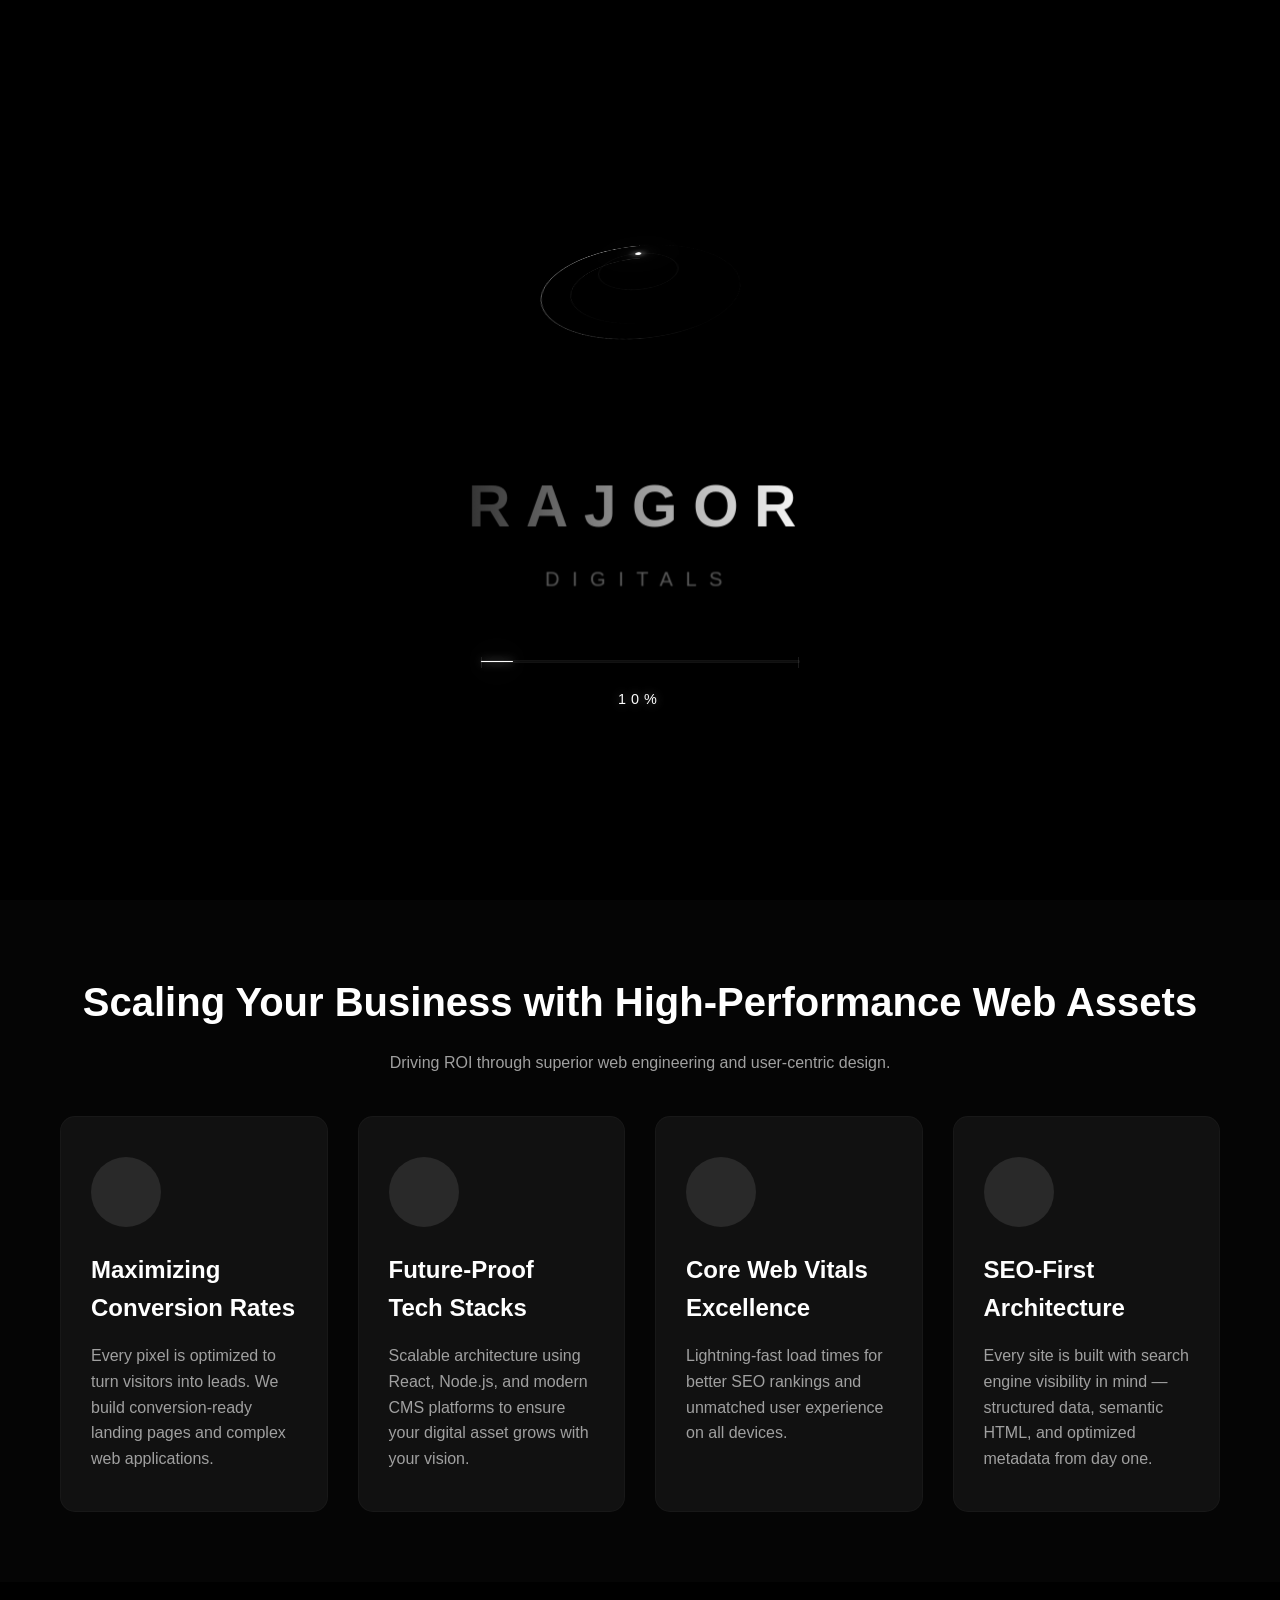
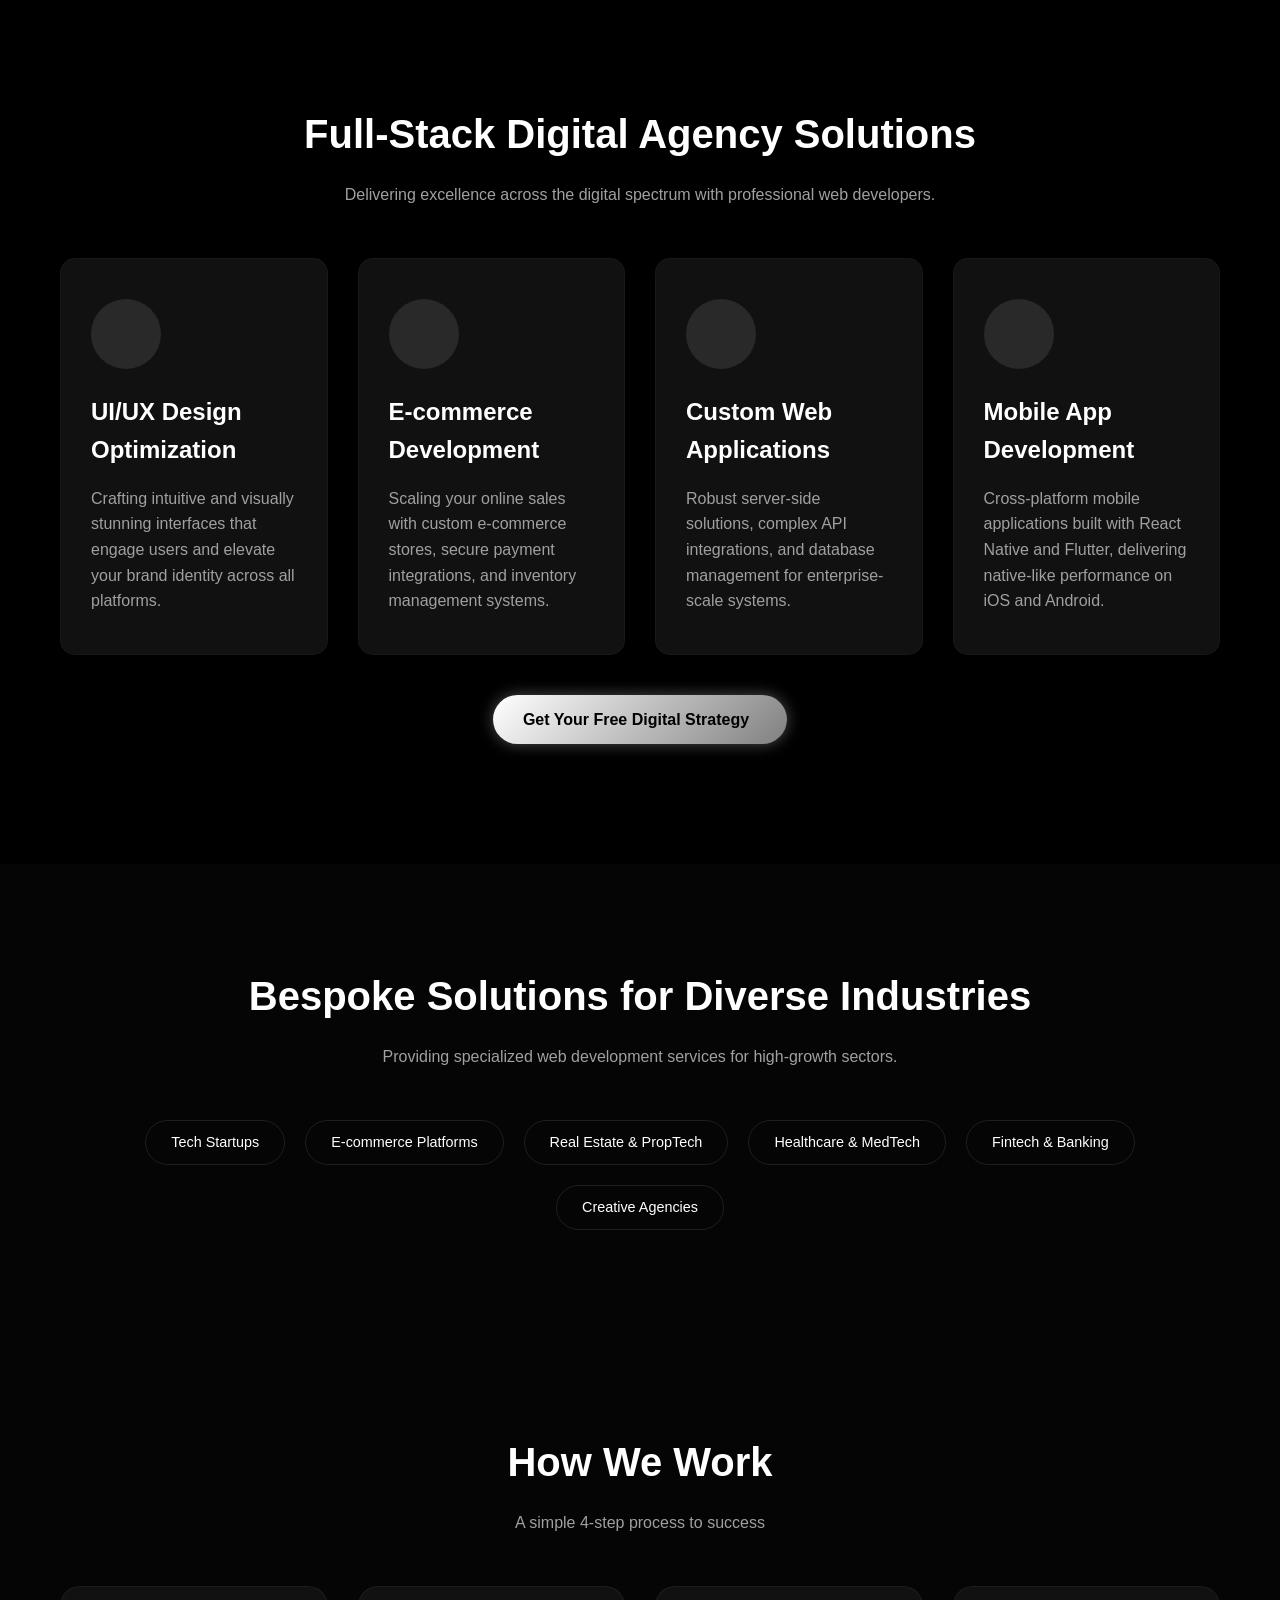
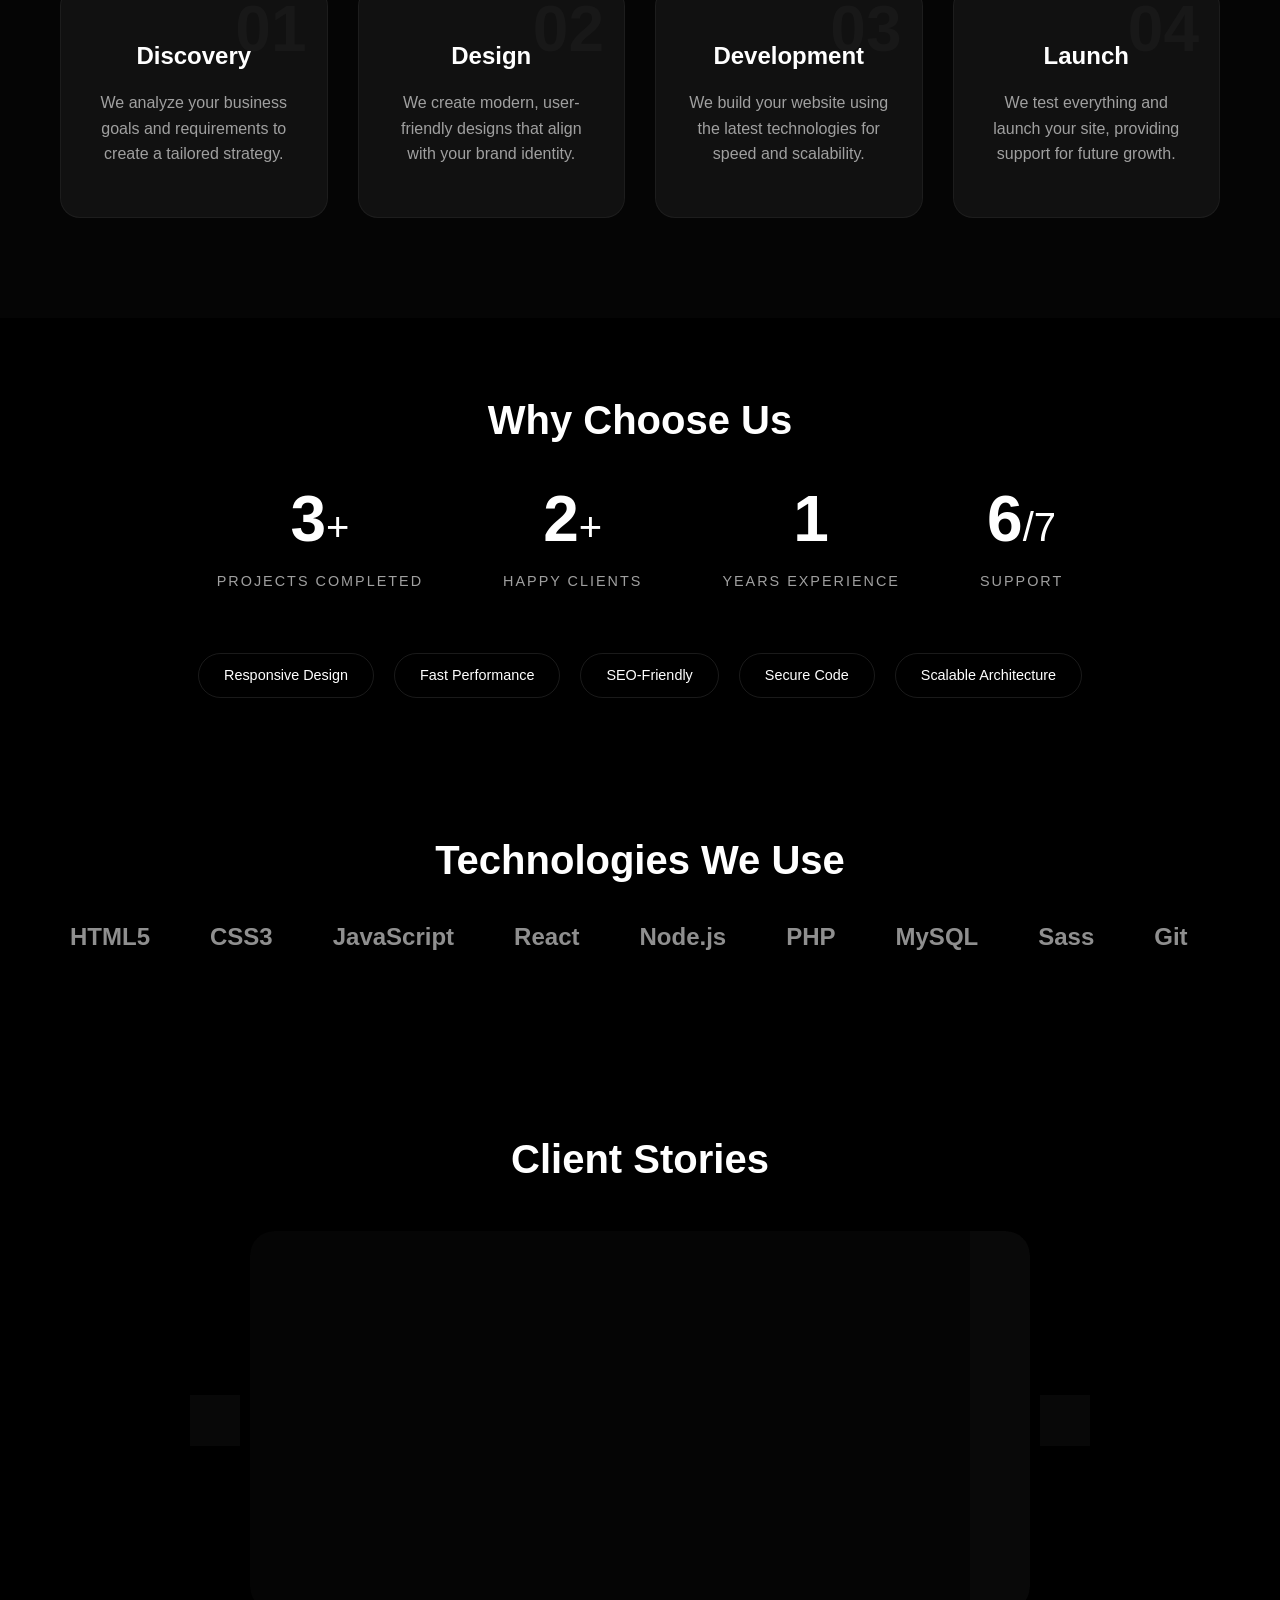
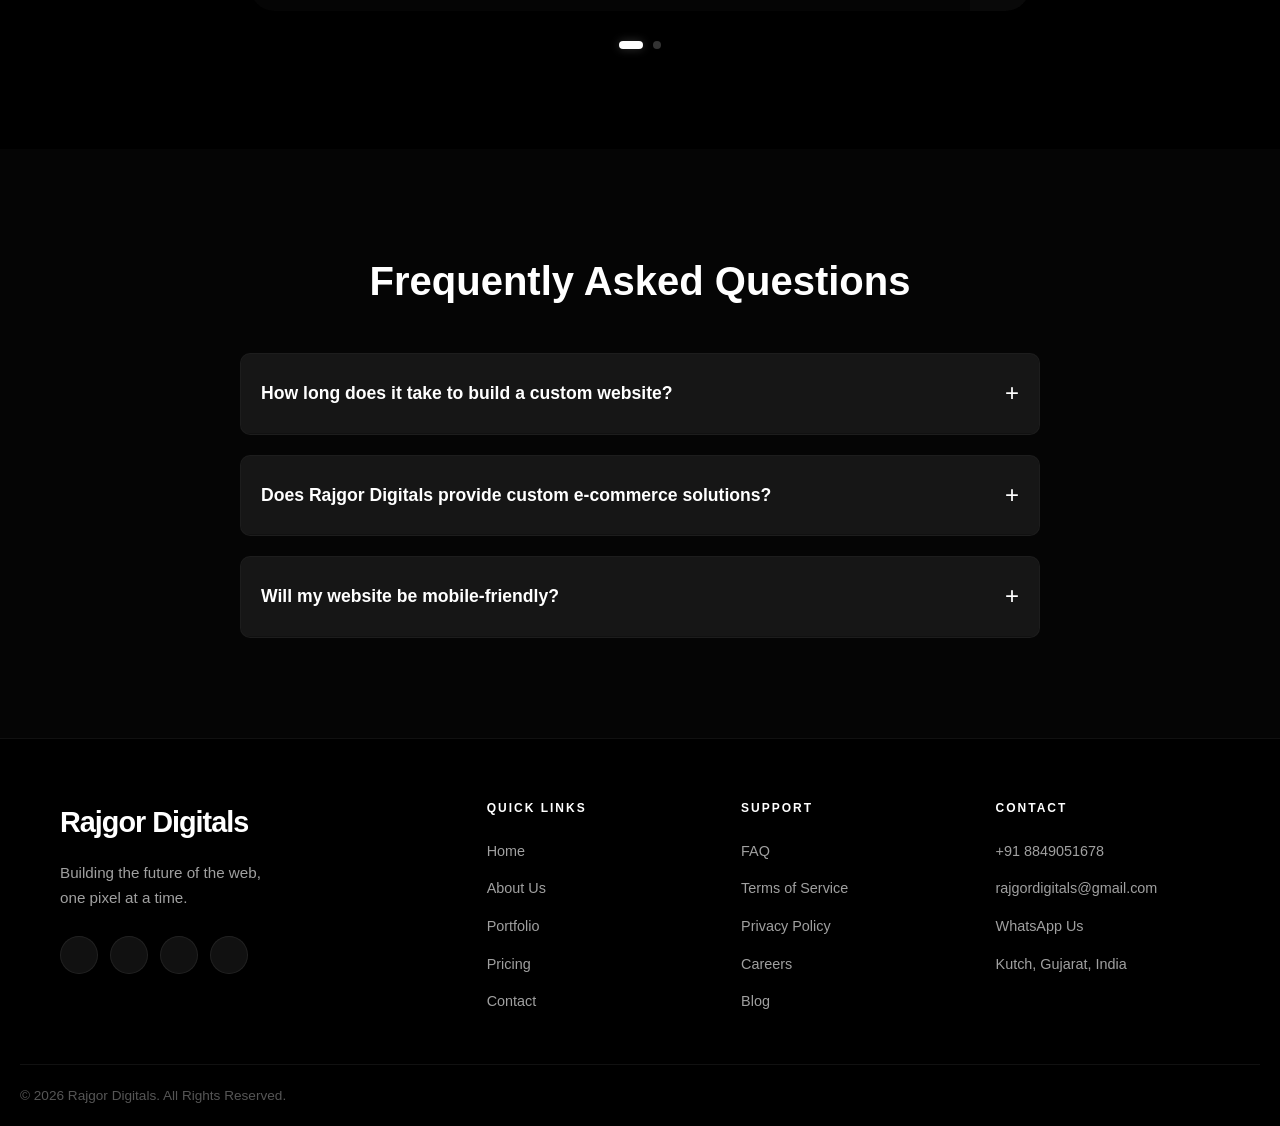
==== commit 94cef19b: "Optimize font, stylesheet, and javascript loading behaviors globally for 100 PageSpeed Performance; " ====
--- a/index.html
+++ b/index.html
@@ -29,10 +29,11 @@
     <!-- Google Fonts -->
     <link rel="preconnect" href="https://fonts.googleapis.com">
     <link rel="preconnect" href="https://fonts.gstatic.com" crossorigin>
-    <link href="https://fonts.googleapis.com/css2?family=Outfit:wght@300;400;500;600;700;800&family=Space+Grotesk:wght@300;400;500;600;700&display=swap" rel="stylesheet">
+    <link href="https://fonts.googleapis.com/css2?family=Outfit:wght@300;400;500;600;700;800&family=Space+Grotesk:wght@300;400;500;600;700&display=swap" rel="stylesheet" media="print" onload="this.media=\'all\'">
 
     <!-- FontAwesome -->
-    <link rel="stylesheet" href="https://cdnjs.cloudflare.com/ajax/libs/font-awesome/6.4.0/css/all.min.css">
+    <link rel="preconnect" href="https://cdnjs.cloudflare.com" crossorigin>
+    <link rel="stylesheet" href="https://cdnjs.cloudflare.com/ajax/libs/font-awesome/6.4.0/css/all.min.css" media="print" onload="this.media=\'all\'">
 
     <!-- Custom CSS -->
     <link rel="stylesheet" href="styles.css">
@@ -523,7 +524,7 @@
     </footer>
 
 
-    <script src="script.js"></script>
+    <script src="script.js" defer></script>
 </body>
 
 </html>
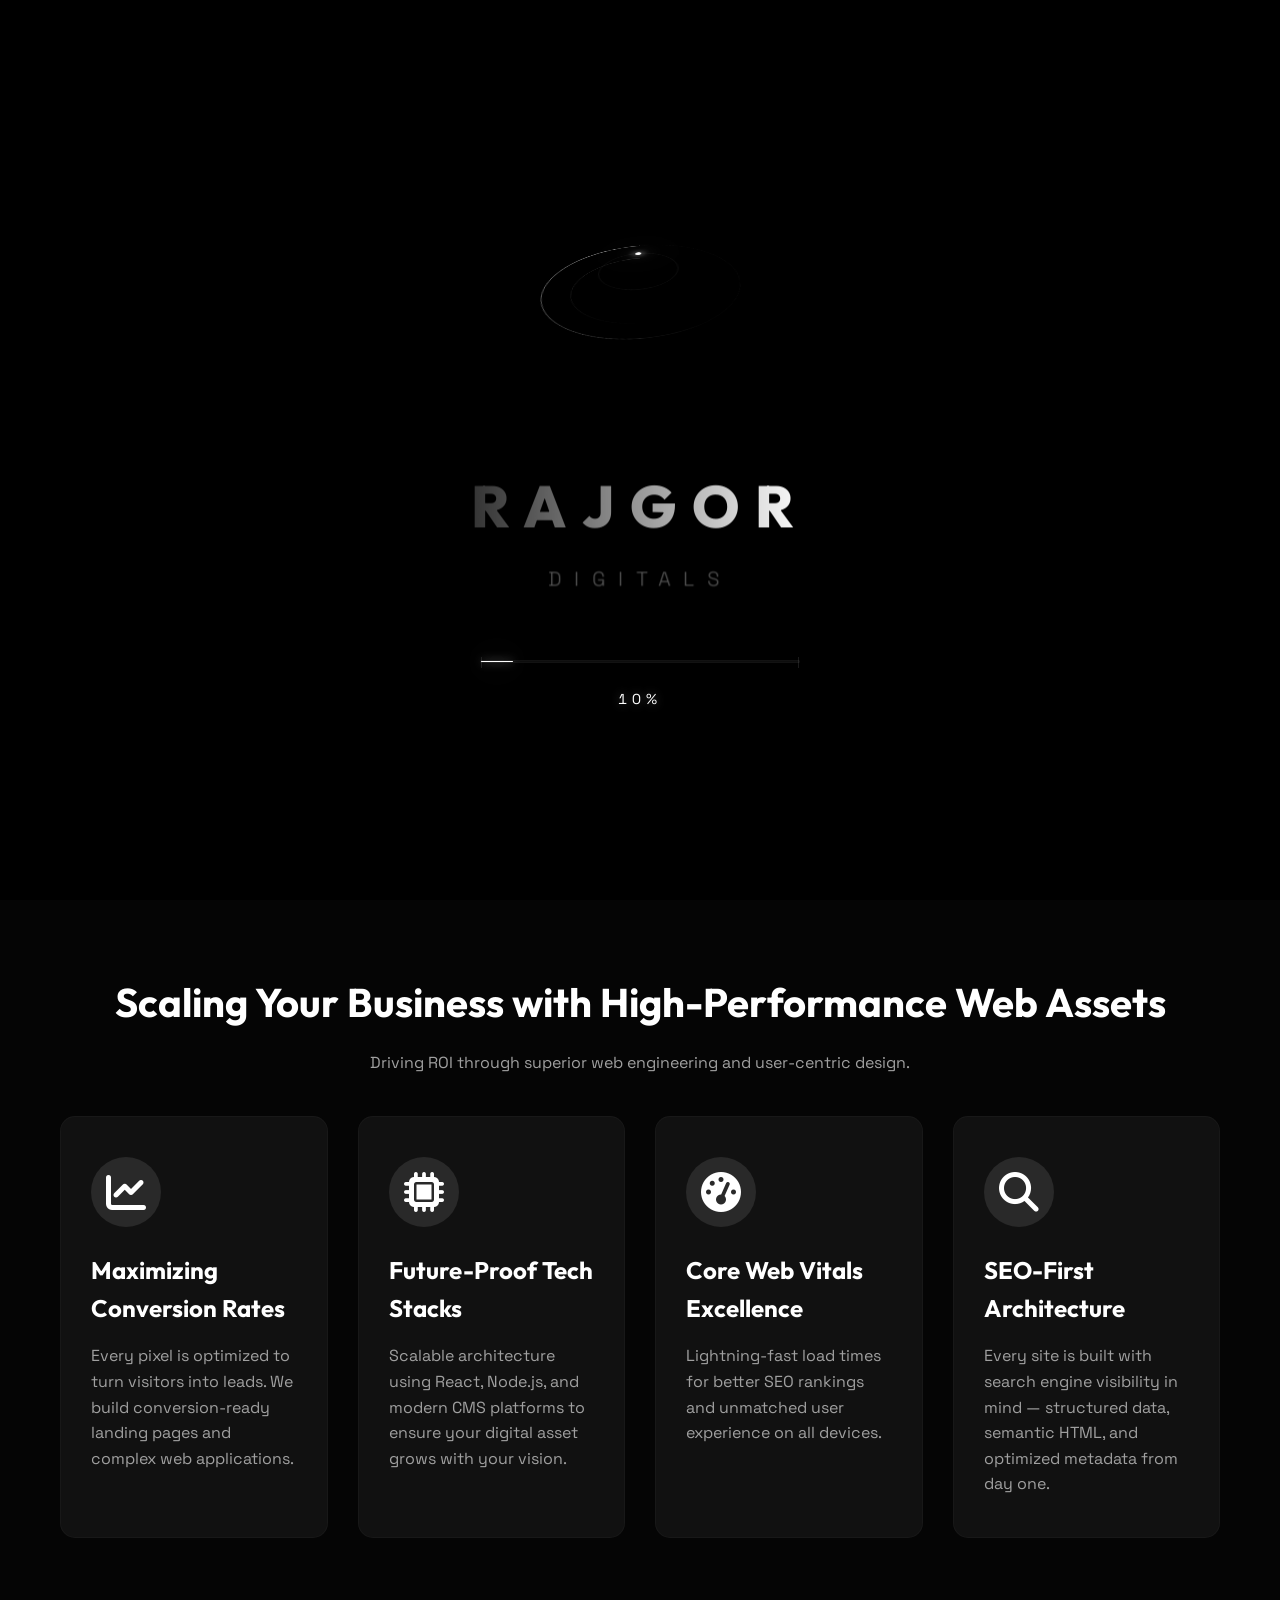
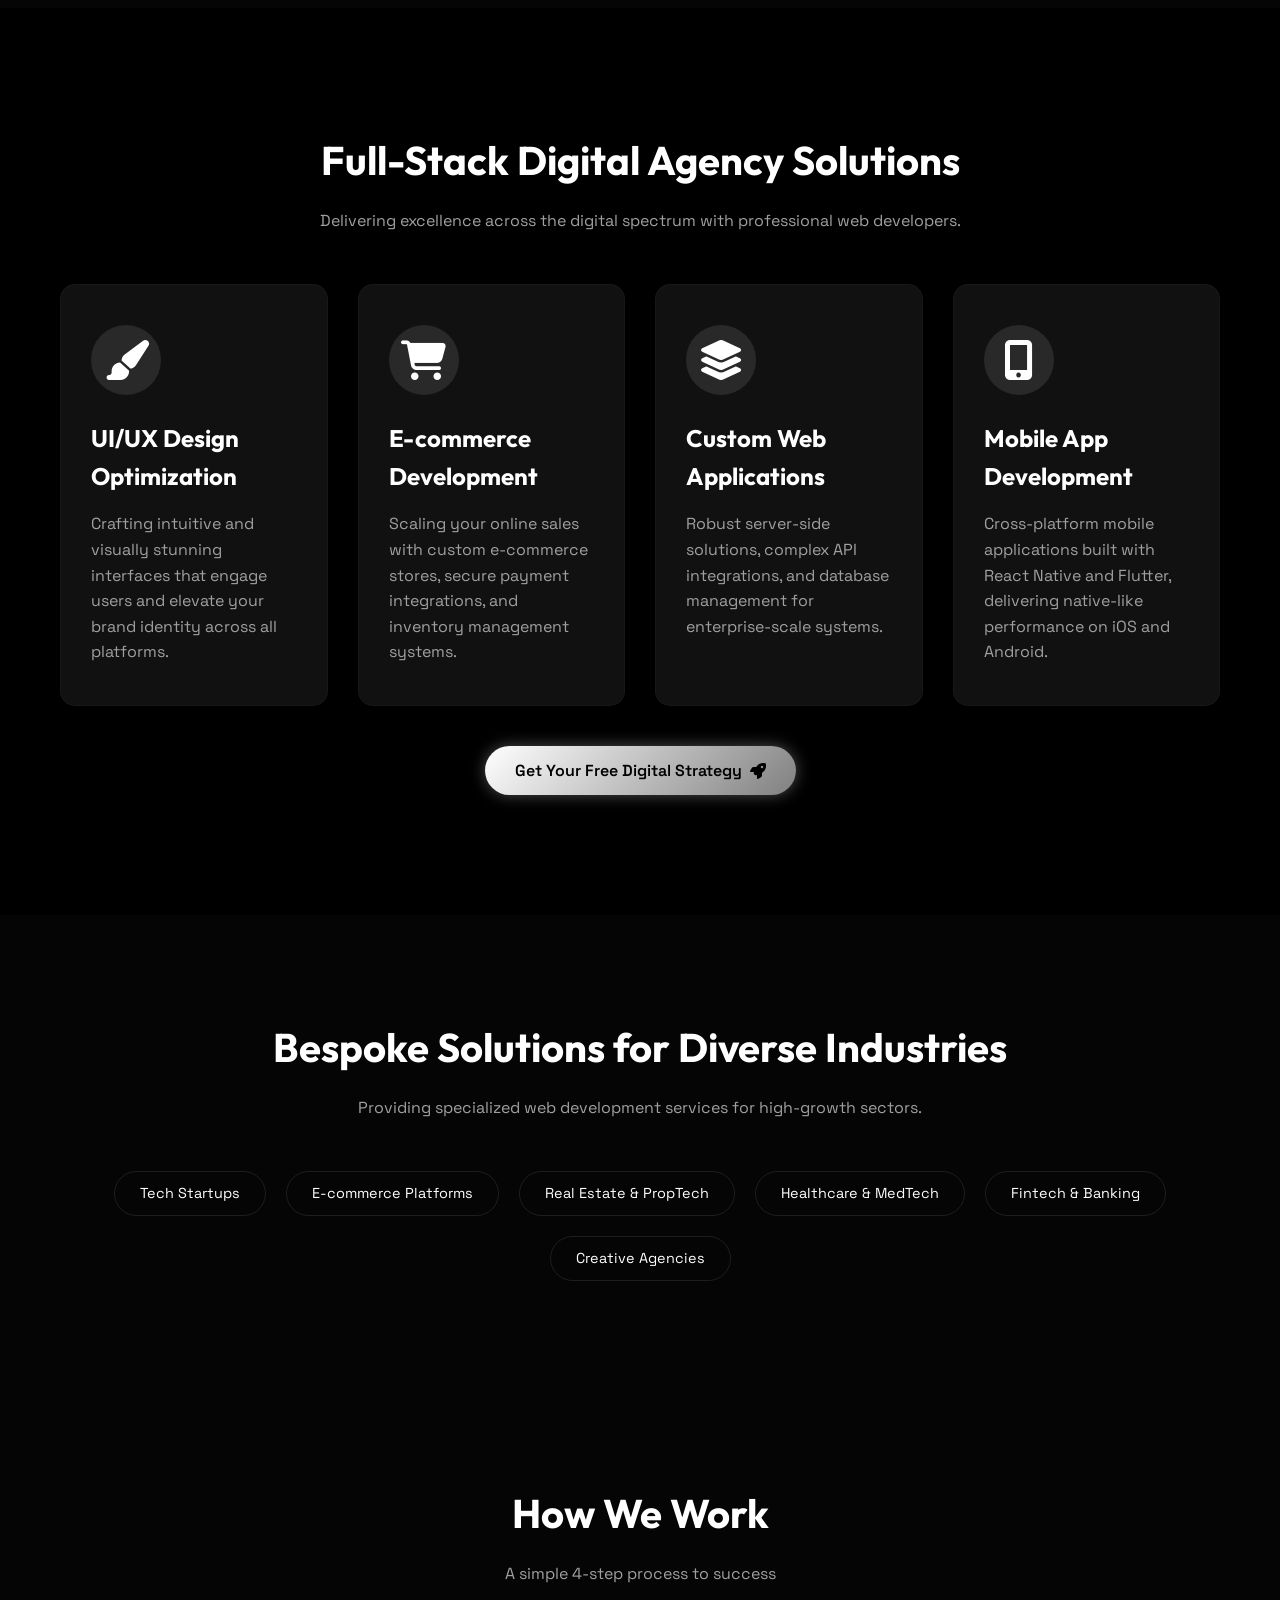
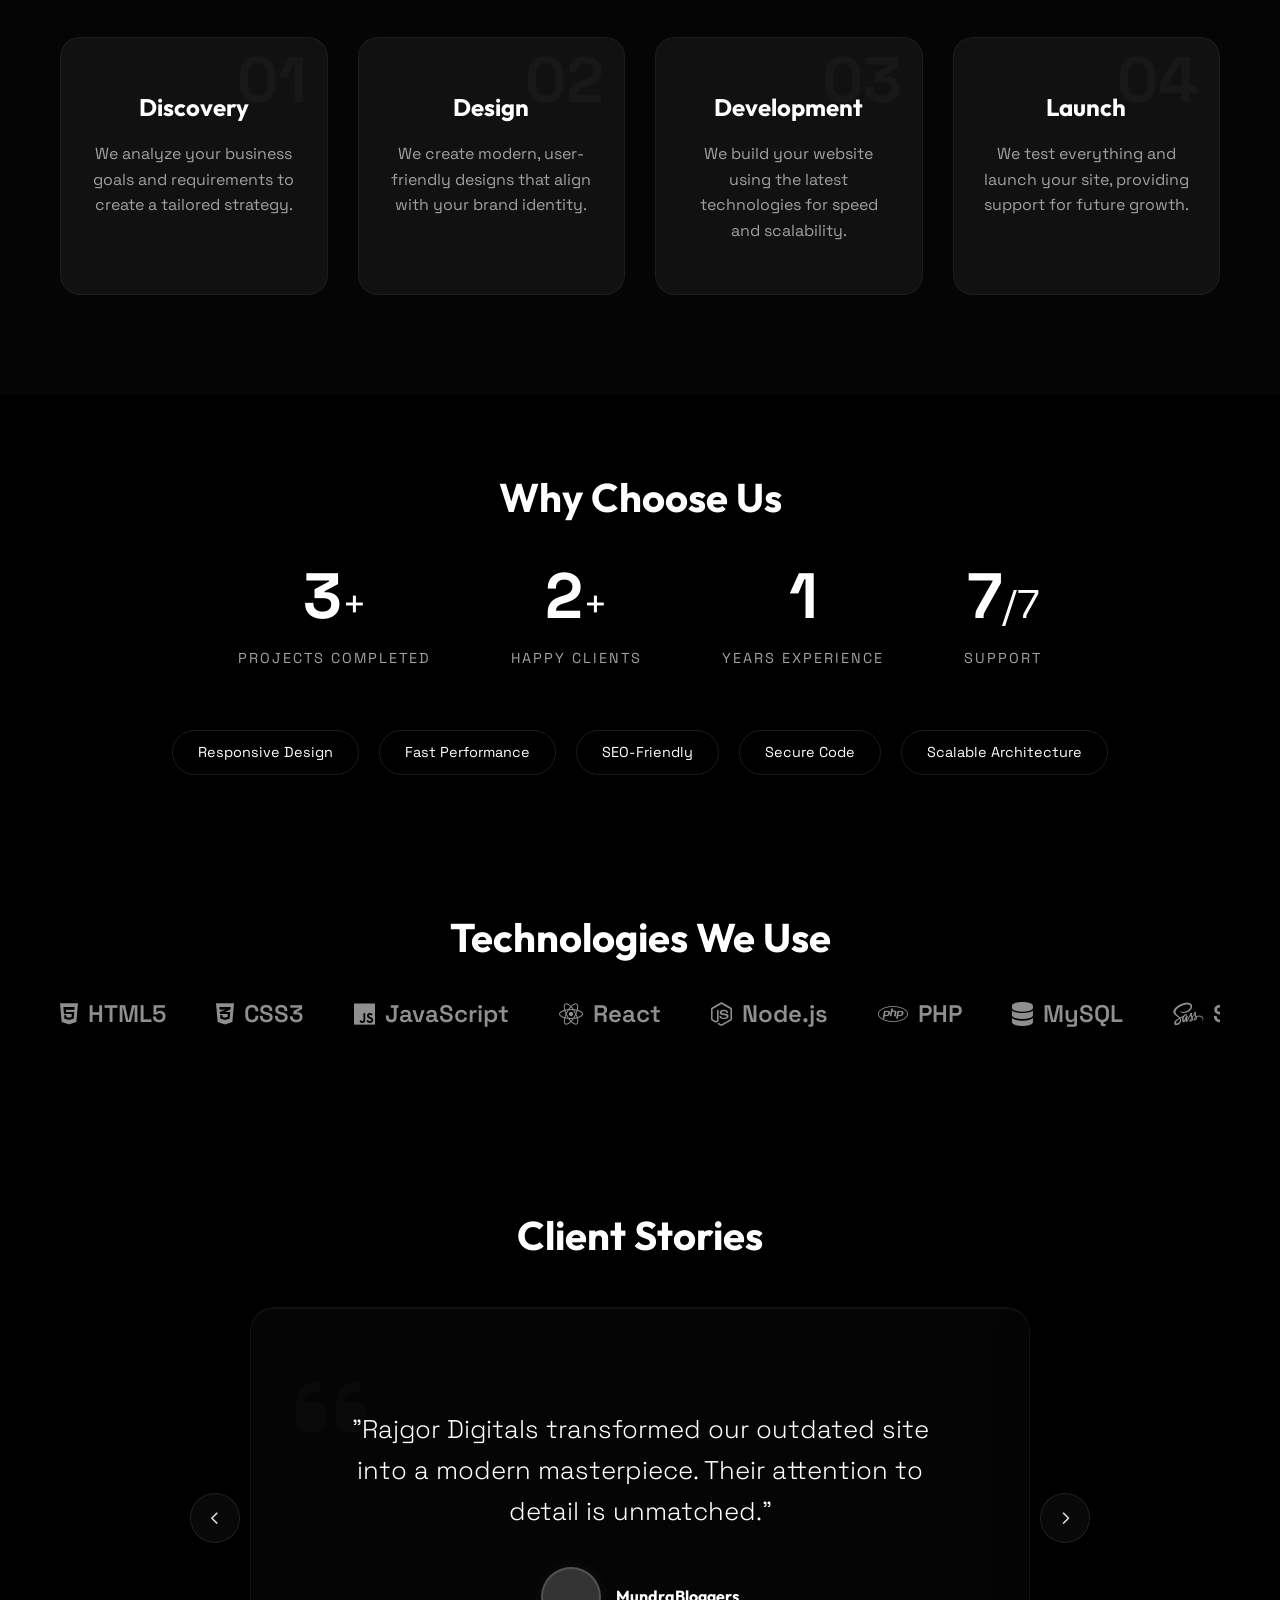
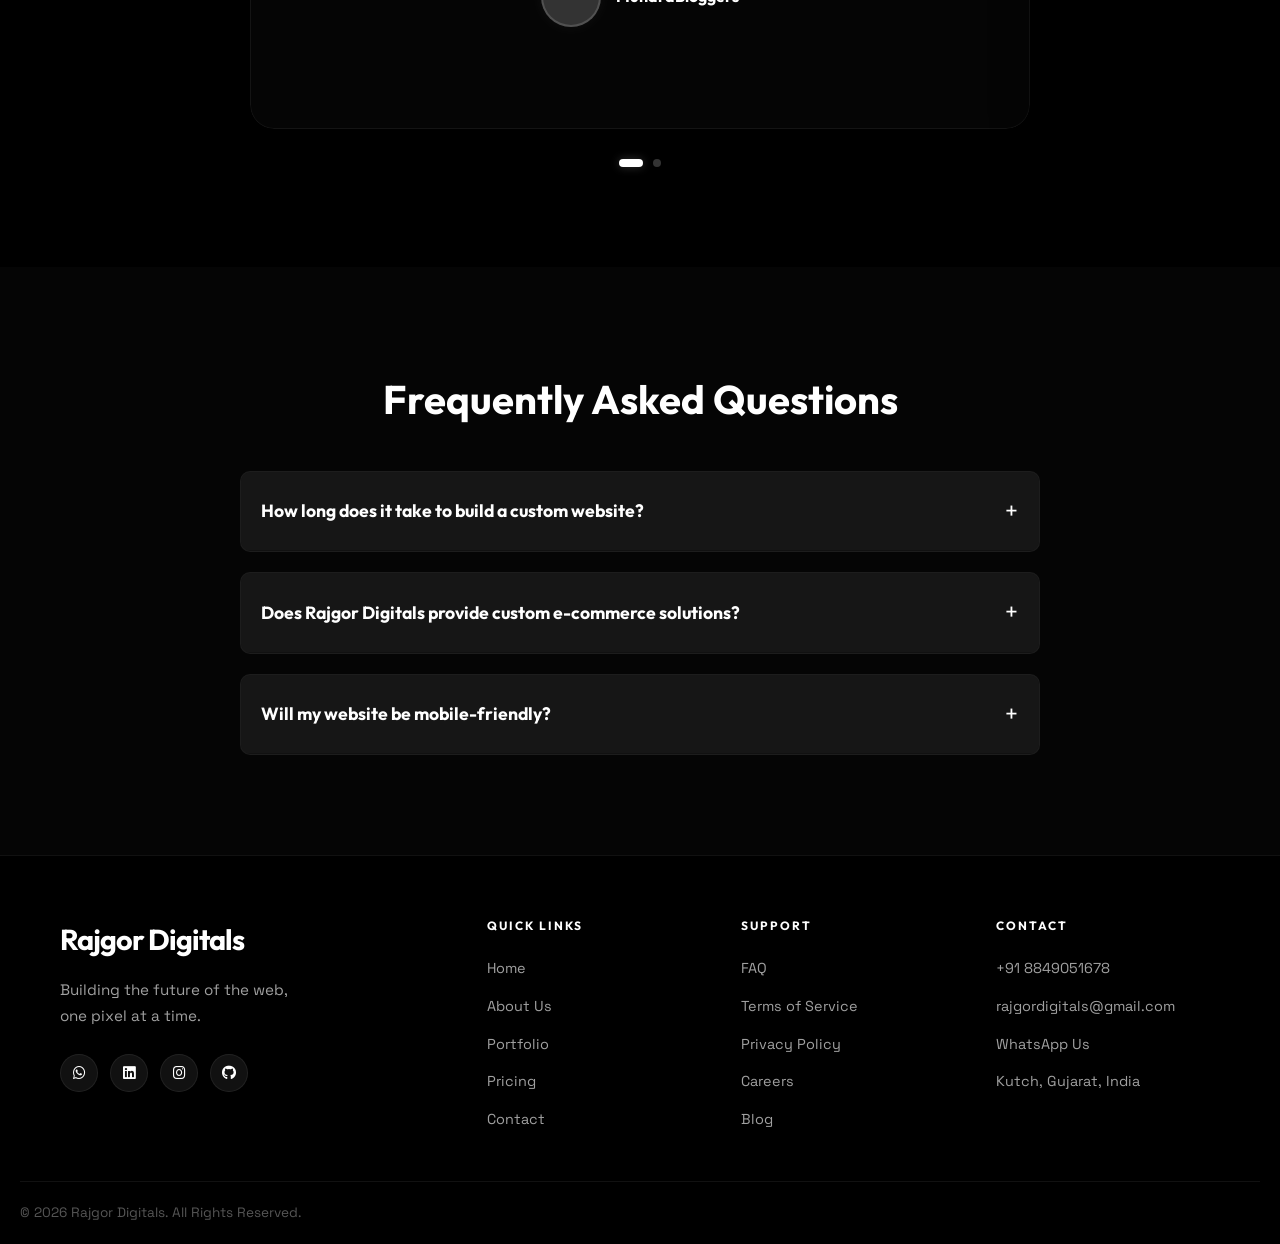
==== commit fa687ea8: "Revert dynamic stylesheet loading optimization to match GitHub reference code and restore missing ic" ====
--- a/index.html
+++ b/index.html
@@ -29,11 +29,10 @@
     <!-- Google Fonts -->
     <link rel="preconnect" href="https://fonts.googleapis.com">
     <link rel="preconnect" href="https://fonts.gstatic.com" crossorigin>
-    <link href="https://fonts.googleapis.com/css2?family=Outfit:wght@300;400;500;600;700;800&family=Space+Grotesk:wght@300;400;500;600;700&display=swap" rel="stylesheet" media="print" onload="this.media=\'all\'">
+    <link href="https://fonts.googleapis.com/css2?family=Outfit:wght@300;400;500;600;700;800&family=Space+Grotesk:wght@300;400;500;600;700&display=swap" rel="stylesheet">
 
     <!-- FontAwesome -->
-    <link rel="preconnect" href="https://cdnjs.cloudflare.com" crossorigin>
-    <link rel="stylesheet" href="https://cdnjs.cloudflare.com/ajax/libs/font-awesome/6.4.0/css/all.min.css" media="print" onload="this.media=\'all\'">
+    <link rel="stylesheet" href="https://cdnjs.cloudflare.com/ajax/libs/font-awesome/6.4.0/css/all.min.css">
 
     <!-- Custom CSS -->
     <link rel="stylesheet" href="styles.css">
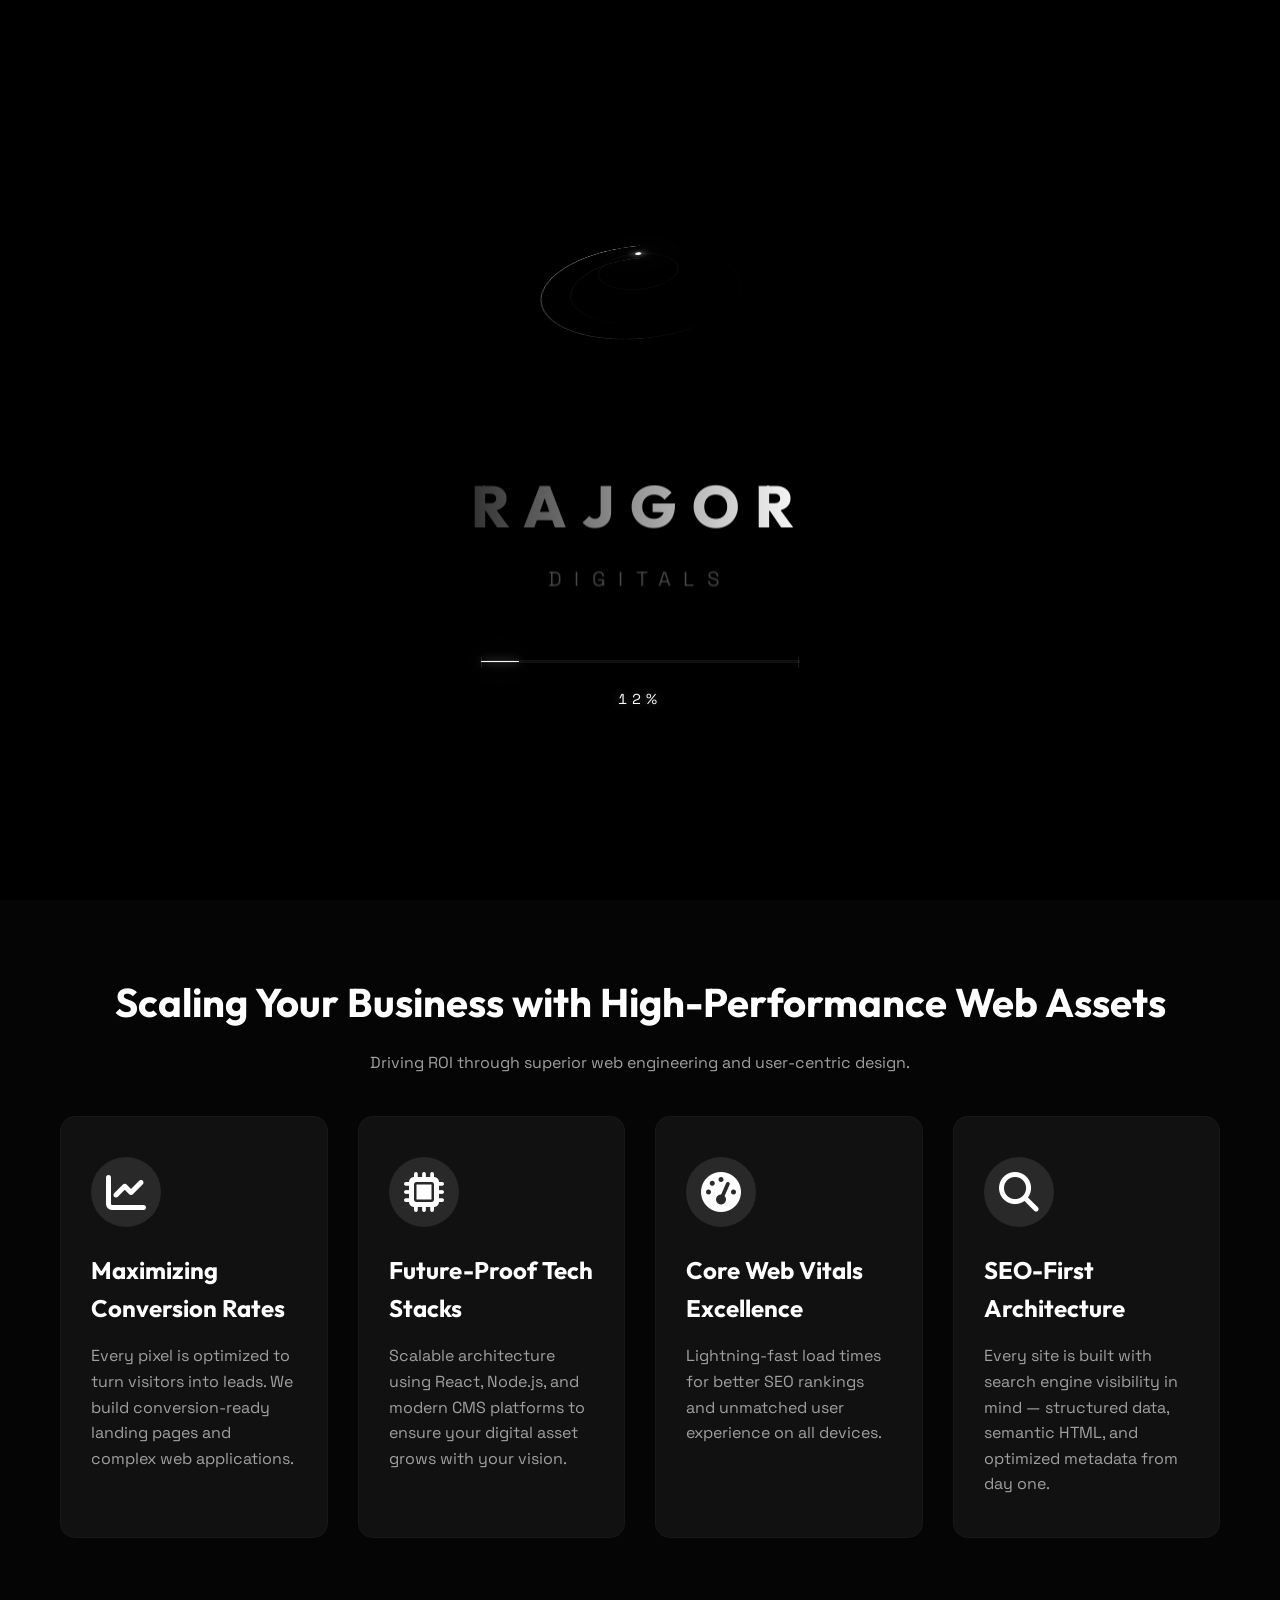
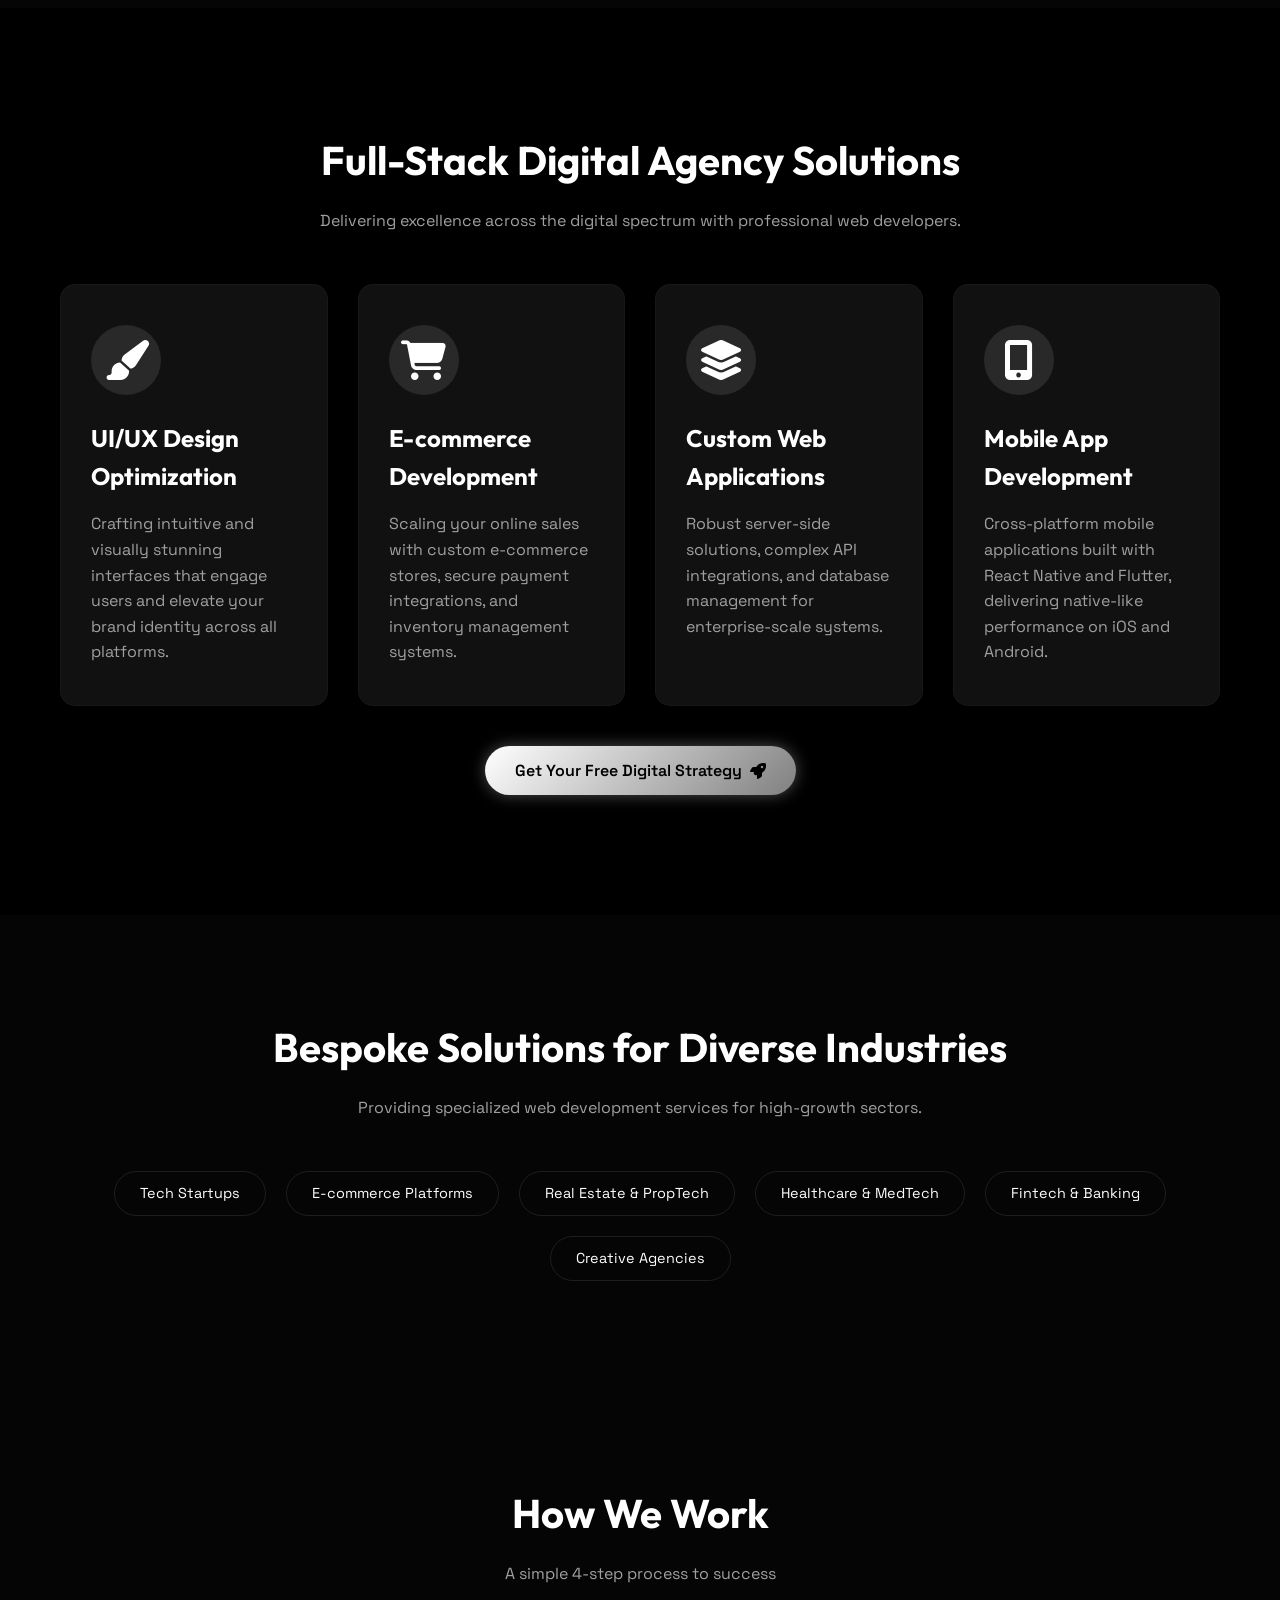
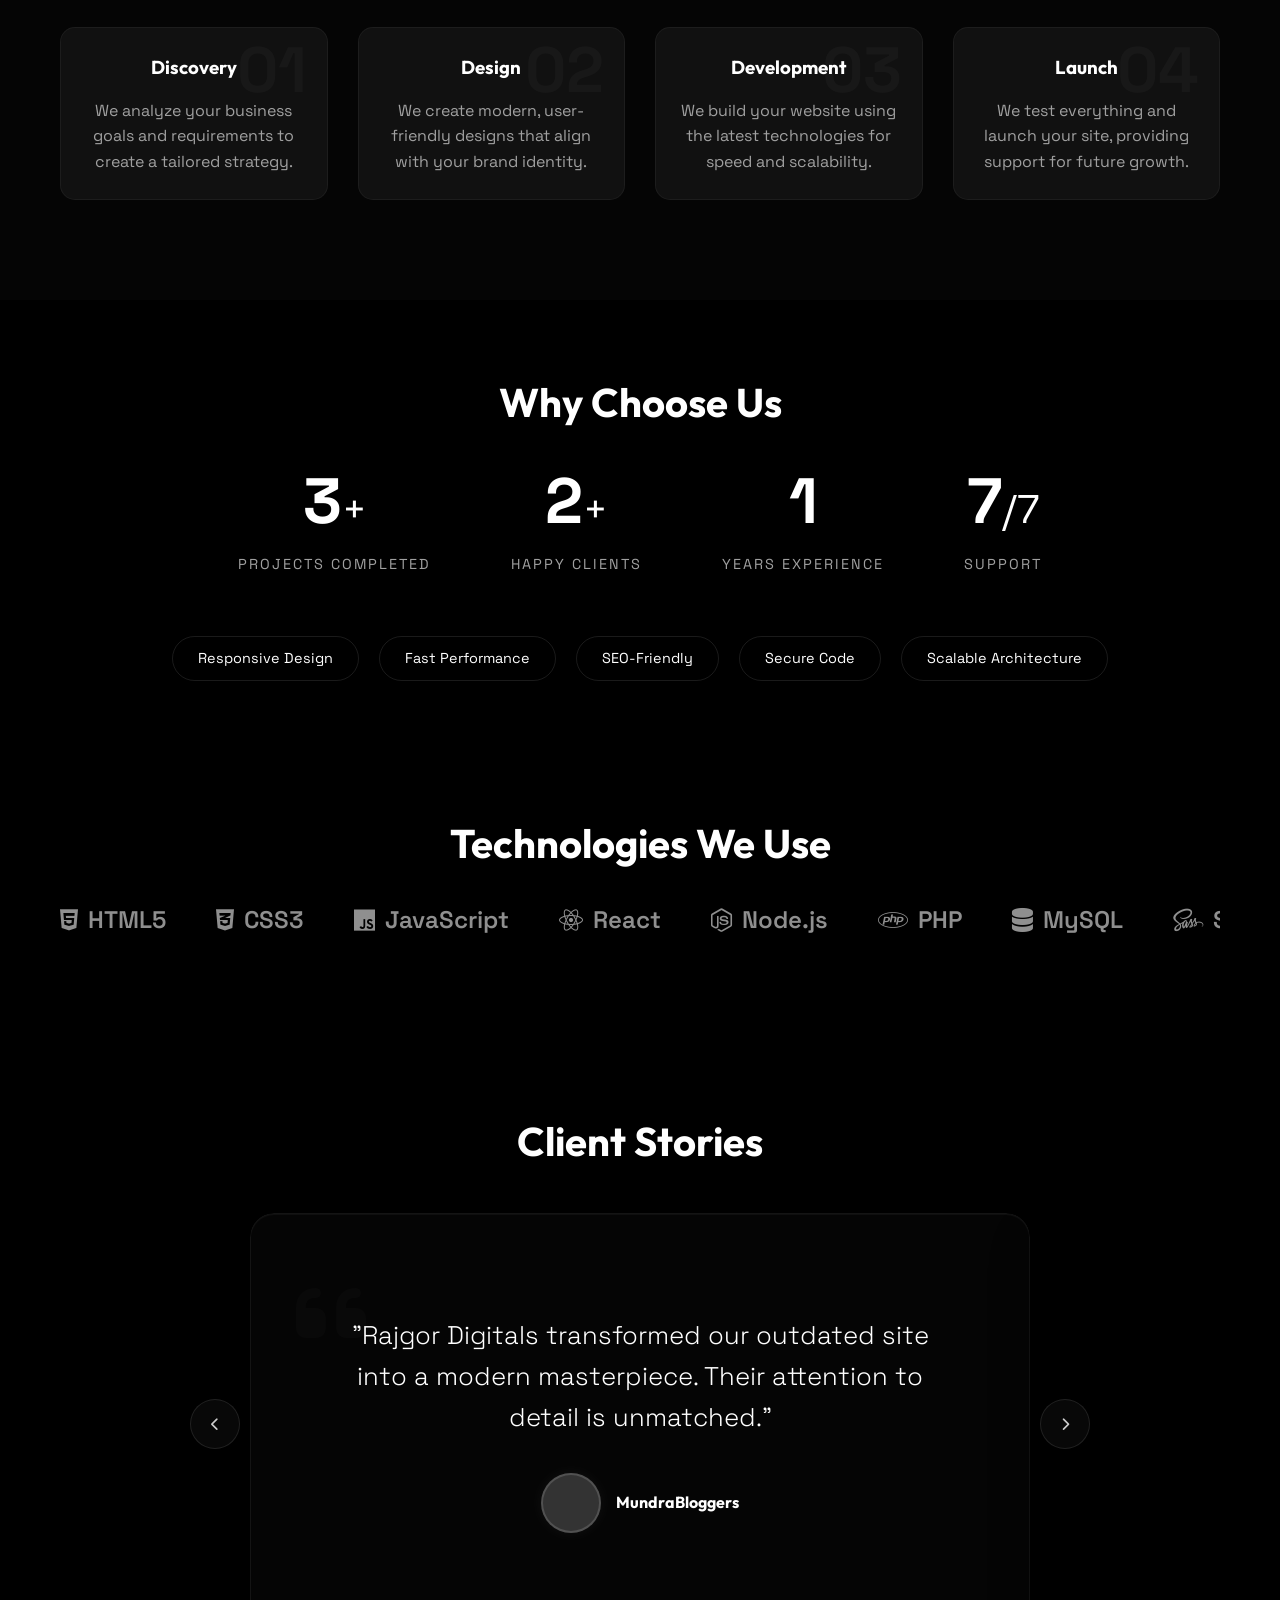
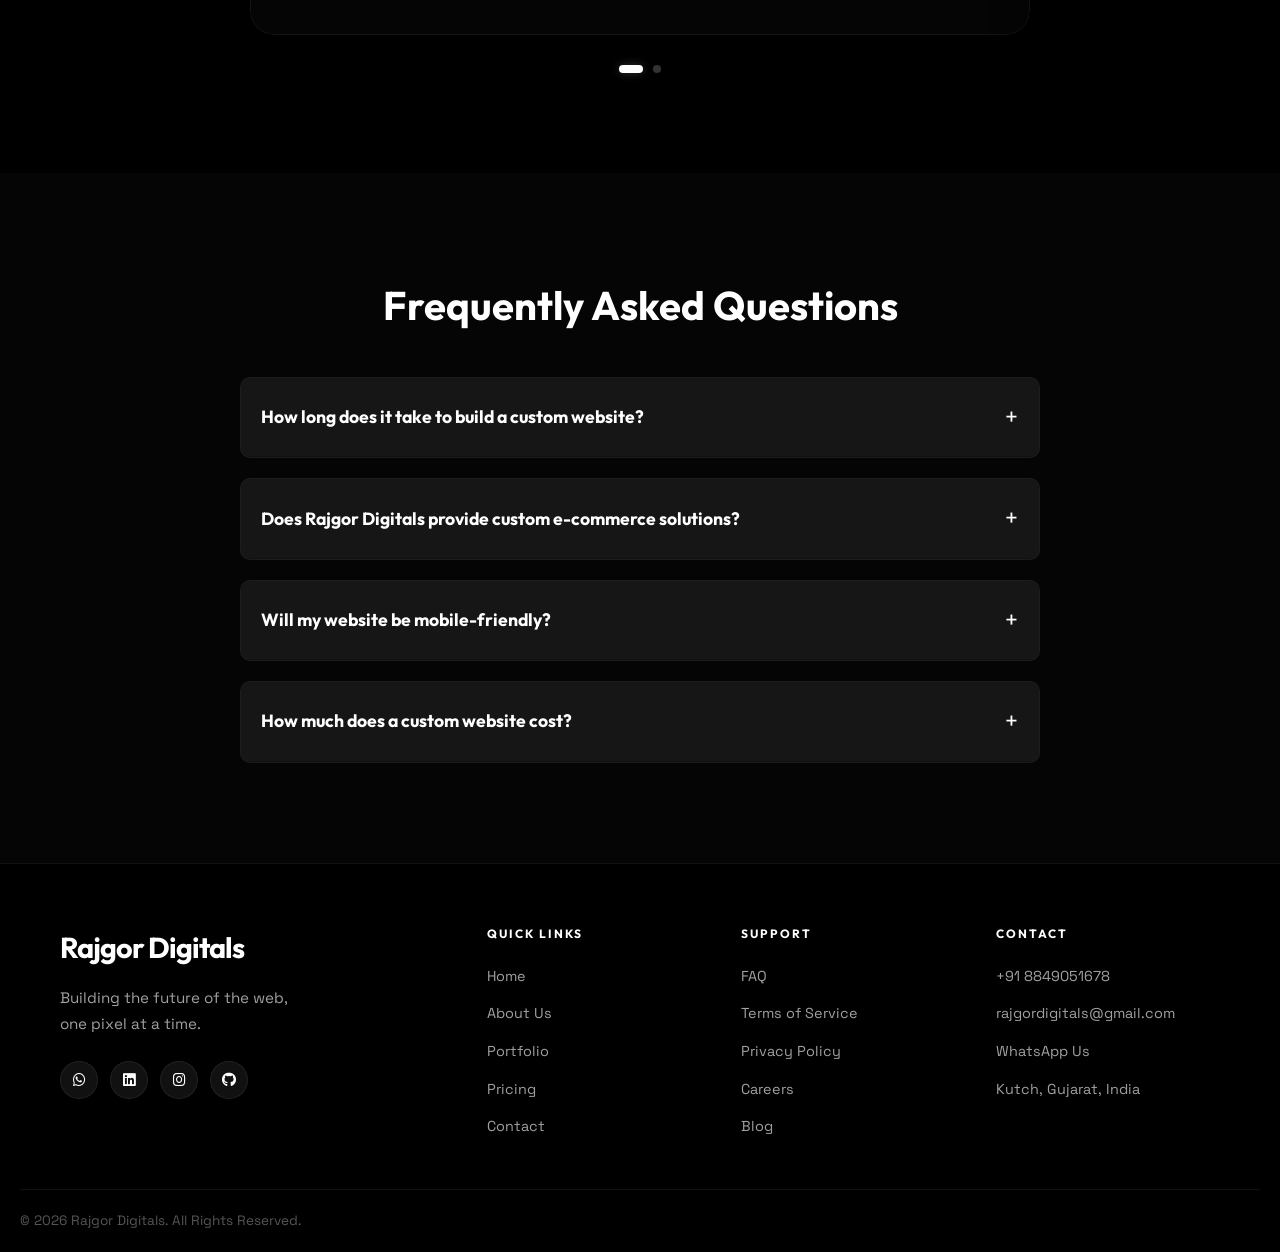
==== commit 990bce5c: "feat: local Font Awesome, portfolio reorder, contact page improvements - Downloaded Font Awesome 6.4" ====
--- a/index.html
+++ b/index.html
@@ -10,21 +10,21 @@
     <link rel="shortcut icon" href="images/logo.png">
 
     <!-- Canonical Tag -->
-    <link rel="canonical" href="https://www.rajgordigitals.in/">
+    <link rel="canonical" href="https://rajgordigitals.in/">
 
     <!-- Open Graph / Facebook -->
     <meta property="og:type" content="website">
-    <meta property="og:url" content="https://www.rajgordigitals.in/">
+    <meta property="og:url" content="https://rajgordigitals.in/">
     <meta property="og:title" content="Custom Website Development Company | Rajgor Digitals">
     <meta property="og:description" content="Looking for professional web developers? Rajgor Digitals is a custom website development company building fast, secure, and scalable solutions for businesses. Get a free audit!">
-    <meta property="og:image" content="https://www.rajgordigitals.in/images/logo.webp">
+    <meta property="og:image" content="https://rajgordigitals.in/images/logo.webp">
 
     <!-- Twitter -->
     <meta property="twitter:card" content="summary_large_image">
-    <meta property="twitter:url" content="https://www.rajgordigitals.in/">
+    <meta property="twitter:url" content="https://rajgordigitals.in/">
     <meta property="twitter:title" content="Custom Website Development Company | Rajgor Digitals">
     <meta property="twitter:description" content="Looking for professional web developers? Rajgor Digitals is a custom website development company building fast, secure, and scalable solutions for businesses. Get a free audit!">
-    <meta property="twitter:image" content="https://www.rajgordigitals.in/images/logo.webp">
+    <meta property="twitter:image" content="https://rajgordigitals.in/images/logo.webp">
 
     <!-- Google Fonts -->
     <link rel="preconnect" href="https://fonts.googleapis.com">
@@ -32,10 +32,12 @@
     <link href="https://fonts.googleapis.com/css2?family=Outfit:wght@300;400;500;600;700;800&family=Space+Grotesk:wght@300;400;500;600;700&display=swap" rel="stylesheet">
 
     <!-- FontAwesome -->
-    <link rel="stylesheet" href="https://cdnjs.cloudflare.com/ajax/libs/font-awesome/6.4.0/css/all.min.css">
-
-    <!-- Custom CSS -->
-    <link rel="stylesheet" href="styles.css">
+    <link rel="stylesheet" href="libs/font-awesome/css/all.min.css">
+
+    <!-- Stylesheets -->
+    <link rel="stylesheet" href="css/base.css">
+    <link rel="stylesheet" href="css/index.css">
+
 
     <script type="application/ld+json">
     {
@@ -46,7 +48,7 @@
       "@type": "ListItem",
       "position": 1,
       "name": "Home",
-      "item": "https://www.rajgordigitals.in/"
+      "item": "https://rajgordigitals.in/"
     }
   ]
 }
@@ -56,8 +58,8 @@
   "@context": "https://schema.org",
   "@type": "Organization",
   "name": "Rajgor Digitals",
-  "url": "https://www.rajgordigitals.in",
-  "logo": "https://www.rajgordigitals.in/images/logo.webp",
+  "url": "https://rajgordigitals.in",
+  "logo": "https://rajgordigitals.in/images/logo.webp",
   "sameAs": [
     "https://www.linkedin.com/in/rajgordigitals",
     "https://www.instagram.com/rajgordigitals/",
@@ -74,10 +76,10 @@
     {
   "@context": "https://schema.org",
   "@type": "WebSite",
-  "url": "https://www.rajgordigitals.in",
+  "url": "https://rajgordigitals.in",
   "potentialAction": {
     "@type": "SearchAction",
-    "target": "https://www.rajgordigitals.in/services.html?q={search_term_string}",
+    "target": "https://rajgordigitals.in/services.html?q={search_term_string}",
     "query-input": "required name=search_term_string"
   }
 }
@@ -87,9 +89,9 @@
   "@context": "https://schema.org",
   "@type": "LocalBusiness",
   "name": "Rajgor Digitals",
-  "image": "https://www.rajgordigitals.in/images/logo.webp",
-  "@id": "https://www.rajgordigitals.in",
-  "url": "https://www.rajgordigitals.in",
+  "image": "https://rajgordigitals.in/images/logo.webp",
+  "@id": "https://rajgordigitals.in",
+  "url": "https://rajgordigitals.in",
   "telephone": "+918849051678",
   "priceRange": "$$",
   "address": {
@@ -468,6 +470,14 @@
                             to desktops. We follow a mobile-first indexing approach for maximum SEO benefit.</p>
                     </div>
                 </div>
+                <div class="faq-item reveal-up">
+                    <div class="faq-question">
+                        <h3>How much does a custom website cost?</h3>
+                    </div>
+                    <div class="faq-answer">
+                        <p>Our plans start from ₹3,999 for a starter site. Pricing depends on the number of pages, features, and complexity. View our <a href="pricing.html" style="color: #fff; text-decoration: underline;">transparent pricing plans</a>.</p>
+                    </div>
+                </div>
             </div>
         </div>
     </section>
--- a/css/base.css
+++ b/css/base.css
@@ -0,0 +1,495 @@
+/* ============================================
+   BASE.CSS — Global styles for all pages
+   Rajgor Digitals
+   ============================================ */
+
+/* ---------- CSS Variables ---------- */
+:root {
+    --bg-color: #000000;
+    --card-bg: #111111;
+    --text-color: #ffffff;
+    --text-muted: #a0a0a0;
+    --primary-color: #ffffff;
+    --secondary-color: #808080;
+    --gradient-main: linear-gradient(135deg, var(--primary-color), var(--secondary-color));
+    --font-heading: 'Outfit', sans-serif;
+    --font-body: 'Space Grotesk', sans-serif;
+    --transition-fast: 0.3s ease;
+}
+
+/* ---------- Preloader ---------- */
+#preloader {
+    position: fixed;
+    inset: 0;
+    background: #000000;
+    z-index: 99999;
+    display: flex;
+    align-items: center;
+    justify-content: center;
+    overflow: hidden;
+    perspective: 1200px;
+}
+#preloader.loaded {
+    animation: preExit 1.4s cubic-bezier(0.76, 0, 0.24, 1) forwards;
+}
+@keyframes preExit {
+    0%   { transform: scale(1); filter: blur(0); opacity: 1; }
+    100% { transform: scale(1.2); filter: blur(40px); opacity: 0; pointer-events: none; }
+}
+.preloader-content {
+    display: flex;
+    flex-direction: column;
+    align-items: center;
+    gap: 70px;
+    position: relative;
+    transform-style: preserve-3d;
+}
+.spinner-container {
+    position: relative;
+    width: 200px;
+    height: 200px;
+    display: flex;
+    align-items: center;
+    justify-content: center;
+    transform: rotateX(55deg) rotateY(-5deg);
+    transform-style: preserve-3d;
+}
+.ring {
+    position: absolute;
+    border-radius: 50%;
+    will-change: transform;
+    transform-style: preserve-3d;
+}
+.ring-outer {
+    width: 200px; height: 200px;
+    background: conic-gradient(from 0deg, transparent 40%, #ffffff);
+    -webkit-mask: radial-gradient(farthest-side, transparent calc(100% - 1.5px), #000 100%);
+    mask: radial-gradient(farthest-side, transparent calc(100% - 1.5px), #000 100%);
+    animation: spin3D 3s cubic-bezier(0.68, -0.6, 0.32, 1.6) infinite;
+    box-shadow: 0 0 20px rgba(255,255,255,0.2);
+}
+.ring-middle {
+    width: 140px; height: 140px;
+    background: conic-gradient(from 0deg, transparent 50%, rgba(255,255,255,0.4));
+    -webkit-mask: radial-gradient(farthest-side, transparent calc(100% - 1px), #000 100%);
+    mask: radial-gradient(farthest-side, transparent calc(100% - 1px), #000 100%);
+    animation: spin3D 2.2s cubic-bezier(0.5, 0, 0.5, 1) infinite reverse;
+    opacity: 0.7;
+}
+.ring-inner {
+    width: 80px; height: 80px;
+    border: 1px solid rgba(255,255,255,0.05);
+    transform: translateZ(20px);
+}
+.ring-inner::after {
+    content: '';
+    width: 6px; height: 6px;
+    background: #fff;
+    border-radius: 50%;
+    box-shadow: 0 0 10px #fff, 0 0 25px #fff, 0 0 50px rgba(255,255,255,0.5);
+    position: absolute;
+    top: -3px;
+    left: calc(50% - 3px);
+    animation: spin3D 1.2s cubic-bezier(0.4, 0, 0.2, 1) infinite;
+    transform-origin: center 43px;
+}
+@keyframes spin3D {
+    from { transform: rotateZ(0deg); }
+    to   { transform: rotateZ(360deg); }
+}
+.pre-brand { text-align: center; transform: translateZ(50px); }
+.pre-name {
+    font-family: 'Outfit', sans-serif;
+    font-size: 3.5rem; font-weight: 800;
+    letter-spacing: 15px; color: #fff;
+    text-transform: uppercase; display: block;
+    margin-bottom: 10px;
+    background: linear-gradient(90deg, #333, #fff, #333);
+    background-size: 200% auto;
+    -webkit-background-clip: text;
+    -webkit-text-fill-color: transparent;
+    animation: textShimmer 4s linear infinite, fadeInUp 1.2s cubic-bezier(0.16, 1, 0.3, 1) forwards 0.4s;
+    opacity: 0;
+}
+.pre-surname {
+    font-family: 'Space Grotesk', sans-serif;
+    font-size: 1.2rem; font-weight: 300;
+    color: rgba(255,255,255,0.35);
+    letter-spacing: 12px; text-transform: uppercase;
+    opacity: 0;
+    animation: fadeIn 1.5s ease forwards 1s;
+}
+@keyframes textShimmer {
+    0%   { background-position: -200% center; }
+    100% { background-position:  200% center; }
+}
+.pre-progress-wrap {
+    width: 320px; display: flex; flex-direction: column;
+    align-items: center; gap: 25px;
+    opacity: 0; animation: fadeIn 1.2s ease forwards 1.4s;
+}
+.pre-bar-bg {
+    width: 100%; height: 3px;
+    background: rgba(255,255,255,0.05);
+    position: relative; border-radius: 4px;
+    border: 1px solid rgba(255,255,255,0.02);
+}
+.pre-bar-bg::before, .pre-bar-bg::after {
+    content: ''; position: absolute;
+    top: -4px; width: 1px; height: 11px;
+    background: rgba(255,255,255,0.1);
+}
+.pre-bar-bg::before { left: 0; }
+.pre-bar-bg::after  { right: 0; }
+.pre-bar-fill {
+    position: absolute; top: 0; left: 0;
+    height: 100%; width: 0%;
+    background: #fff;
+    box-shadow: 0 0 10px rgba(255,255,255,0.8), 0 0 30px rgba(255,255,255,0.4);
+    transition: width 0.8s cubic-bezier(0.25, 1, 0.5, 1);
+    border-radius: 4px; overflow: hidden;
+}
+.pre-bar-fill::after {
+    content: ''; position: absolute; inset: 0;
+    background: linear-gradient(90deg, transparent 0%, rgba(255,255,255,0.4) 50%, transparent 100%);
+    width: 40px; animation: barShimmer 1.5s infinite;
+}
+@keyframes barShimmer {
+    0%   { transform: translateX(-100%); }
+    100% { transform: translateX(400%); }
+}
+.pre-percent {
+    font-family: 'Space Grotesk', sans-serif;
+    font-size: 0.9rem; font-weight: 400; color: #fff;
+    letter-spacing: 5px;
+    text-shadow: 0 0 10px rgba(255,255,255,0.3);
+    font-variant-numeric: tabular-nums;
+}
+@media (max-width: 768px) {
+    .spinner-container { width: 140px; height: 140px; }
+    .ring-outer  { width: 140px; height: 140px; }
+    .ring-middle { width: 100px; height: 100px; }
+    .ring-inner  { width: 60px;  height: 60px;  }
+    .ring-inner::after { transform-origin: center 33px; }
+    .pre-name    { font-size: 2.4rem; letter-spacing: 10px; }
+    .pre-surname { font-size: 0.9rem; letter-spacing: 8px; }
+    .pre-progress-wrap { width: 220px; }
+}
+
+/* ---------- Global Reset ---------- */
+* { margin: 0; padding: 0; box-sizing: border-box; }
+html { overflow-x: hidden; scroll-behavior: smooth; }
+body {
+    background-color: var(--bg-color);
+    color: var(--text-color);
+    font-family: var(--font-body);
+    font-size: 16px; line-height: 1.6;
+    overflow-x: hidden; width: 100%; margin: 0; padding: 0;
+}
+h1,h2,h3,h4,h5,h6 { font-family: var(--font-heading); color: #fff; font-weight: 700; }
+a { text-decoration: none; color: inherit; transition: var(--transition-fast); }
+ul { list-style: none; }
+.container { max-width: 1200px; margin: 0 auto; padding: 0 20px; }
+
+/* ---------- Custom Cursor ---------- */
+.cursor-dot, .cursor-outline {
+    position: fixed; top: 0; left: 0;
+    transform: translate(-50%,-50%);
+    border-radius: 50%; z-index: 9999; pointer-events: none;
+}
+.cursor-dot    { width: 5px; height: 5px; background-color: var(--primary-color); }
+.cursor-outline {
+    width: 30px; height: 30px;
+    border: 1px solid var(--primary-color);
+    transition: width 0.2s, height 0.2s, background-color 0.2s;
+}
+
+/* ---------- Utility Classes ---------- */
+.accent { color: var(--primary-color); }
+.gradient-text {
+    background: var(--gradient-main);
+    -webkit-background-clip: text;
+    background-clip: text;
+    -webkit-text-fill-color: transparent;
+    display: inline-block;
+}
+.section-title {
+    font-size: 2.5rem; margin-bottom: 1rem;
+    text-align: center; word-wrap: break-word; overflow-wrap: break-word;
+}
+.section-subtitle { text-align: center; color: var(--text-muted); margin-bottom: 2rem; }
+
+/* ---------- Buttons ---------- */
+.btn {
+    display: inline-flex; align-items: center; gap: 0.5rem;
+    padding: 12px 30px; border-radius: 50px;
+    font-weight: 600; font-size: 1rem; cursor: pointer;
+    border: none; transition: transform 0.3s ease, box-shadow 0.3s ease;
+}
+.btn-primary {
+    background: var(--gradient-main); color: #000;
+    box-shadow: 0 0 15px rgba(255,255,255,0.3);
+}
+.btn-primary:hover { transform: translateY(-2px); box-shadow: 0 0 25px rgba(255,255,255,0.5); color: #000; }
+.btn-secondary {
+    background: rgba(255,255,255,0.05); color: #fff;
+    backdrop-filter: blur(10px);
+    border: 1px solid rgba(255,255,255,0.2);
+}
+.btn-secondary:hover { background: rgba(255,255,255,0.15); border-color: rgba(255,255,255,0.4); transform: translateY(-2px); }
+.btn-block { width: 100%; justify-content: center; }
+
+/* ---------- Navbar ---------- */
+.navbar {
+    position: fixed; top: 0; width: 100%;
+    padding: 20px 0; z-index: 1000;
+    transition: background 0.3s ease, padding 0.3s ease;
+    backdrop-filter: blur(10px);
+    background: rgba(5,5,5,0.7);
+}
+.navbar.scrolled { padding: 15px 0; background: rgba(5,5,5,0.9); border-bottom: 1px solid rgba(255,255,255,0.05); }
+.nav-container { display: flex; justify-content: space-between; align-items: center; }
+.logo { font-size: 1.8rem; font-weight: 700; font-family: var(--font-heading); letter-spacing: -1px; }
+.nav-links { display: flex; gap: 30px; align-items: center; }
+.nav-link { font-size: 0.95rem; font-weight: 500; position: relative; }
+.nav-link::after {
+    content: ''; position: absolute; width: 0; height: 2px;
+    bottom: -5px; left: 0; background: var(--primary-color);
+    transition: width 0.3s ease;
+}
+.nav-link:hover::after { width: 100%; }
+.nav-link.contact-btn {
+    padding: 8px 20px; border: 1px solid var(--primary-color);
+    border-radius: 20px; color: var(--primary-color);
+}
+.nav-link.contact-btn:hover { background: var(--primary-color); color: #000; }
+.nav-link.contact-btn::after { display: none; }
+
+/* ---------- Hamburger ---------- */
+.hamburger { display: none; cursor: pointer; flex-direction: column; gap: 5px; z-index: 1001; }
+.line { width: 25px; height: 2px; background-color: #fff; transition: 0.3s; }
+.hamburger.active .line:nth-child(1) { transform: translateY(7px) rotate(45deg); }
+.hamburger.active .line:nth-child(2) { opacity: 0; }
+.hamburger.active .line:nth-child(3) { transform: translateY(-7px) rotate(-45deg); }
+
+/* ---------- Mobile Menu ---------- */
+.mobile-menu {
+    position: fixed; top: 0; left: 0;
+    width: 100%; height: 100vh; max-height: 0;
+    overflow: hidden;
+    background: rgba(5,5,5,0.98);
+    backdrop-filter: blur(20px);
+    -webkit-backdrop-filter: blur(20px);
+    z-index: 999;
+    display: flex; flex-direction: column;
+    align-items: center; justify-content: center;
+    gap: 10px;
+    transition: all 0.5s cubic-bezier(0.4,0,0.2,1);
+    padding: 0 20px; opacity: 0;
+}
+.mobile-menu.active { max-height: 100vh; padding: 40px 20px; opacity: 1; }
+.mobile-link {
+    font-size: 1.5rem; font-weight: 600;
+    padding: 15px 0; width: 100%; text-align: center;
+    transition: color 0.3s ease, transform 0.3s ease;
+}
+.mobile-link:hover { color: var(--primary-color); transform: scale(1.1); background: rgba(255,255,255,0.03); }
+.mobile-link.accent-color { color: var(--primary-color); font-weight: 600; margin-top: 5px; }
+
+/* ---------- Shared: Service Cards (index + services) ---------- */
+.services-grid {
+    display: grid;
+    grid-template-columns: repeat(auto-fit, minmax(280px, 1fr));
+    gap: 30px;
+}
+@media (min-width: 992px) {
+    .services-grid { grid-template-columns: repeat(4, 1fr); }
+}
+.service-card {
+    background: var(--card-bg); padding: 40px 30px;
+    border-radius: 15px; border: 1px solid rgba(255,255,255,0.03);
+    transition: 0.3s; position: relative; overflow: hidden; z-index: 1;
+}
+.service-card::before {
+    content: ''; position: absolute; top: 0; left: 0;
+    width: 100%; height: 100%;
+    background: linear-gradient(135deg, rgba(255,255,255,0.03), transparent);
+    z-index: -1; opacity: 0; transition: 0.3s;
+}
+.service-card:hover { transform: translateY(-10px); border-color: rgba(255,255,255,0.3); }
+.service-card:hover::before { opacity: 1; }
+.service-icon {
+    font-size: 2.5rem; color: var(--primary-color); margin-bottom: 1.5rem;
+    background: rgba(255,255,255,0.1); width: 70px; height: 70px;
+    border-radius: 50%; display: flex; align-items: center; justify-content: center; transition: 0.3s;
+}
+.service-card:hover .service-icon { background: var(--primary-color); color: #000; }
+.service-card h3 { font-size: 1.5rem; margin-bottom: 1rem; }
+.service-card p  { color: var(--text-muted); }
+
+/* ---------- Shared: Feature Tags (index + services) ---------- */
+.why-features { display: flex; justify-content: center; gap: 20px; flex-wrap: wrap; }
+.feature-tag {
+    padding: 10px 25px; border: 1px solid rgba(255,255,255,0.1);
+    border-radius: 50px; font-size: 0.9rem; transition: 0.3s;
+}
+.feature-tag:hover { border-color: var(--primary-color); background: rgba(255,255,255,0.05); }
+
+/* ---------- Shared: FAQ (index + services + faq.html) ---------- */
+.faq-grid {
+    max-width: 800px; margin: 40px auto 0;
+    display: flex; flex-direction: column; gap: 20px;
+}
+.faq-item {
+    background: #111; border-radius: 10px;
+    border: 1px solid rgba(255,255,255,0.05);
+    overflow: hidden; transition: 0.3s;
+}
+.faq-item:hover { border-color: rgba(255,255,255,0.2); }
+.faq-question {
+    padding: 20px; cursor: pointer;
+    background: rgba(255,255,255,0.02);
+    display: flex; justify-content: space-between; align-items: center;
+}
+.faq-question h3 { font-size: 1.1rem; margin: 0; color: #fff; }
+.faq-question::after { content: '+'; font-size: 1.5rem; color: var(--primary-color); transition: transform 0.3s ease; }
+.faq-item.active .faq-question::after { transform: rotate(45deg); }
+.faq-answer {
+    max-height: 0; overflow: hidden;
+    padding: 0 20px; transition: all 0.3s ease;
+    border-top: 1px solid transparent;
+}
+.faq-item.active .faq-answer { max-height: 200px; padding: 20px; border-top: 1px solid rgba(255,255,255,0.05); }
+.faq-answer p { color: var(--text-muted); margin: 0; }
+
+/* ---------- Shared: Process Steps (index + services) ---------- */
+.process-grid {
+    display: grid;
+    grid-template-columns: repeat(auto-fit, minmax(250px, 1fr));
+    gap: 30px; margin-top: 40px;
+}
+.process-step {
+    background: #111; padding: 25px; border-radius: 15px;
+    border: 1px solid rgba(255,255,255,0.05);
+    text-align: center; position: relative; transition: transform 0.3s ease;
+}
+.process-step:hover { transform: translateY(-10px); border-color: rgba(255,255,255,0.2); }
+.process-step .number {
+    font-size: 4rem; font-weight: 800;
+    color: rgba(255,255,255,0.03);
+    position: absolute; top: 10px; right: 20px; line-height: 1; z-index: 0;
+}
+.process-step h3 { margin-bottom: 15px; color: var(--primary-color); position: relative; z-index: 1; }
+.process-step p  { color: var(--text-muted); position: relative; z-index: 1; }
+
+/* ---------- Shared: Final CTA (services + portfolio + faq) ---------- */
+.final-cta {
+    text-align: center; padding: 80px 40px;
+    background: linear-gradient(135deg, rgba(255,255,255,0.05), transparent);
+    border: 1px solid rgba(255,255,255,0.03);
+    border-radius: 40px; margin: 60px 0 0;
+}
+.final-cta h2 { font-size: 4rem; margin-bottom: 25px; letter-spacing: -2px; }
+.final-cta p  { font-size: 1.4rem; color: var(--text-muted); margin-bottom: 45px; max-width: 600px; margin-left: auto; margin-right: auto; }
+
+/* ---------- Footer ---------- */
+footer { padding: 60px 0 0; background: #000; border-top: 1px solid #111; }
+.footer-top {
+    display: grid; grid-template-columns: 1fr 2fr;
+    gap: 60px; padding-bottom: 50px;
+}
+.footer-brand .logo { display: inline-block; margin-bottom: 15px; }
+.footer-brand p { color: var(--text-muted); font-size: 0.95rem; line-height: 1.7; margin-bottom: 25px; }
+.footer-social { display: flex; gap: 12px; }
+.footer-social a {
+    width: 38px; height: 38px; background: #111;
+    border: 1px solid rgba(255,255,255,0.07);
+    border-radius: 50%; display: flex; align-items: center; justify-content: center;
+    transition: 0.3s; font-size: 0.9rem;
+}
+.footer-social a:hover { background: var(--primary-color); color: #000; border-color: var(--primary-color); }
+.footer-links { display: grid; grid-template-columns: repeat(3,1fr); gap: 30px; }
+.footer-col h4 { font-size: 0.75rem; font-weight: 700; text-transform: uppercase; letter-spacing: 2px; color: #fff; margin-bottom: 20px; }
+.footer-col ul { display: flex; flex-direction: column; gap: 12px; }
+.footer-col ul li a, .footer-col ul li span { color: var(--text-muted); font-size: 0.9rem; transition: color 0.3s ease; }
+.footer-col ul li a:hover { color: #fff; }
+.footer-bottom {
+    display: flex; justify-content: space-between; align-items: center;
+    border-top: 1px solid #111; padding: 20px 0;
+    color: #555; font-size: 0.85rem; margin: 0 20px;
+}
+
+/* ---------- Animations ---------- */
+@keyframes fadeUp {
+    from { opacity: 0; transform: translateY(30px); }
+    to   { opacity: 1; transform: translateY(0); }
+}
+@keyframes fadeInUp {
+    to { opacity: 1; transform: translateY(0); }
+}
+@keyframes fadeIn {
+    to { opacity: 1; }
+}
+
+/* ---------- Scroll Reveal ---------- */
+.reveal-up, .reveal-left, .reveal-right { opacity: 0; transition: 1s all ease; }
+.reveal-up    { transform: translateY(50px); }
+.reveal-left  { transform: translateX(-50px); }
+.reveal-right { transform: translateX(50px); }
+.reveal-active { opacity: 1; transform: translate(0,0); }
+
+/* ---------- Global Responsive ---------- */
+@media (max-width: 992px) {
+    .nav-links  { display: none; }
+    .hamburger  { display: flex; }
+    .footer-top { grid-template-columns: 1fr; gap: 40px; }
+}
+
+@media (max-width: 768px) {
+    .section-title { font-size: 2.2rem; }
+    .btn { width: 100%; max-width: 300px; justify-content: center; }
+
+    /* Shared grids → 2-col on mobile */
+    .services-grid, .process-grid {
+        grid-template-columns: repeat(2, 1fr) !important;
+        gap: 12px;
+    }
+
+    .service-card { padding: 20px 15px; }
+    .service-card h3 { font-size: 1.1rem; }
+    .service-card p  { font-size: 0.85rem; line-height: 1.5; }
+    .service-icon { font-size: 1.8rem; width: 50px; height: 50px; margin-bottom: 1rem; }
+
+    .process-step { padding: 20px 15px; }
+    .process-step h3 { font-size: 1.1rem; }
+    .process-step p  { font-size: 0.85rem; }
+    .process-step .number { font-size: 2.5rem; }
+
+    .final-cta h2 { font-size: 2.5rem; }
+
+    footer { padding: 40px 0 0; border-top: 1px solid #111; }
+    .footer-top { grid-template-columns: 1fr !important; gap: 30px; padding-bottom: 30px; }
+    .footer-brand { text-align: center; }
+    .footer-brand .logo { font-size: 1.5rem; display: block; margin-bottom: 10px; }
+    .footer-brand p { font-size: 0.85rem; max-width: 220px; margin: 0 auto 18px; line-height: 1.65; }
+    .footer-social { justify-content: center; gap: 10px; }
+    .footer-links { display: grid !important; grid-template-columns: repeat(3,1fr) !important; gap: 20px 10px; }
+    .footer-col { padding: 0; border-bottom: none; }
+    .footer-col h4 { font-size: 0.6rem; letter-spacing: 1.5px; color: rgba(255,255,255,0.35); margin-bottom: 12px; }
+    .footer-col ul { gap: 9px; }
+    .footer-col ul li a, .footer-col ul li span { font-size: 0.8rem; line-height: 1.4; }
+    .footer-bottom { flex-direction: column; gap: 4px; text-align: center; padding: 16px 20px; margin: 0; font-size: 0.75rem; color: #444; }
+}
+
+@media (max-width: 576px) {
+    .container { padding: 0 15px; }
+    .section-title { font-size: 1.8rem; }
+    .logo { font-size: 1.4rem; }
+}
+
+@media (max-width: 400px) {
+    .container { padding: 0 10px; }
+    .section-title { font-size: 1.6rem; }
+    .btn { padding: 10px 15px; font-size: 0.85rem; }
+    .logo { font-size: 1.2rem; }
+}
--- a/css/index.css
+++ b/css/index.css
@@ -0,0 +1,134 @@
+/* ============================================
+   INDEX.CSS — Homepage specific styles
+   Rajgor Digitals
+   ============================================ */
+
+/* ---------- Hero ---------- */
+.hero {
+    height: 100vh; display: flex; align-items: center;
+    justify-content: center; position: relative;
+    overflow: hidden; padding-top: 60px;
+}
+.hero-bg {
+    position: absolute; top: 0; left: 0;
+    width: 100%; height: 100%; z-index: -1;
+    background: radial-gradient(circle at 50% 50%, rgba(255,255,255,0.1) 0%, transparent 50%);
+    overflow: hidden;
+}
+#particle-canvas { position: absolute; top: 0; left: 0; width: 100%; height: 100%; pointer-events: none; }
+.hero-content { text-align: center; z-index: 1; max-width: 800px; }
+.hero-title {
+    font-size: 4rem; line-height: 1.1; margin-bottom: 1rem;
+    opacity: 0; animation: fadeUp 1s ease forwards 0.2s;
+    word-wrap: break-word; overflow-wrap: break-word; max-width: 100%;
+}
+.hero-subtitle {
+    font-size: 1.25rem; color: var(--text-muted); margin-bottom: 2rem;
+    opacity: 0; animation: fadeUp 1s ease forwards 0.4s;
+}
+.hero-btns {
+    opacity: 0; animation: fadeUp 1s ease forwards 0.6s;
+    display: flex; justify-content: center; gap: 15px; flex-wrap: wrap;
+}
+
+/* ---------- Why Choose Us / Counters ---------- */
+.why-us { padding: 70px 0; text-align: center; }
+.counters-grid {
+    display: flex; justify-content: center;
+    gap: 80px; flex-wrap: wrap; margin-bottom: 60px;
+}
+.counter-number { font-size: 4rem; font-weight: 700; color: #fff; display: inline-block; }
+.plus { font-size: 2.5rem; color: var(--primary-color); }
+.counter-label { text-transform: uppercase; letter-spacing: 2px; font-size: 0.9rem; color: var(--text-muted); }
+
+/* ---------- Tech Stack Marquee ---------- */
+.tech-stack { padding: 60px 0; background: #000000; overflow: hidden; }
+.tech-marquee { overflow: hidden; width: 100%; }
+.tech-track {
+    display: flex; gap: 50px; width: max-content;
+    animation: marquee 30s linear infinite; padding: 10px 0;
+}
+.tech-icon { display: flex; align-items: center; gap: 10px; font-size: 1.5rem; font-weight: 600; color: #ccc; opacity: 0.7; transition: 0.3s; }
+.tech-icon:hover { opacity: 1; color: var(--primary-color); }
+@keyframes marquee {
+    0%   { transform: translateX(0); }
+    100% { transform: translateX(-50%); }
+}
+
+/* ---------- Testimonials ---------- */
+.testimonials { padding: 100px 0; text-align: center; background: #000000; }
+.testimonial-card {
+    flex: 0 0 100%; width: 100%; box-sizing: border-box;
+    background: rgba(255,255,255,0.02); backdrop-filter: blur(12px);
+    -webkit-backdrop-filter: blur(12px);
+    border: 1px solid rgba(255,255,255,0.06);
+    padding: 60px 80px; border-radius: 24px;
+    position: relative; transition: all 0.4s cubic-bezier(0.25,1,0.5,1);
+    display: flex; flex-direction: column; align-items: center; justify-content: center;
+    box-shadow: 0 20px 40px rgba(0,0,0,0.3), inset 0 1px 1px rgba(255,255,255,0.05);
+}
+.testimonial-card::before {
+    content: '\f10d'; font-family: 'Font Awesome 5 Free'; font-weight: 900;
+    position: absolute; top: 35px; left: 45px;
+    font-size: 5rem; color: rgba(255,255,255,0.02); pointer-events: none; transition: color 0.4s ease;
+}
+.testimonial-card:hover { transform: translateY(-5px); background: rgba(255,255,255,0.04); border-color: rgba(255,255,255,0.12); box-shadow: 0 30px 60px rgba(0,0,0,0.5), inset 0 1px 1px rgba(255,255,255,0.08); }
+.testimonial-card:hover::before { color: rgba(255,255,255,0.04); }
+.quote { font-size: 1.6rem; font-weight: 300; line-height: 1.6; color: #ffffff; margin-bottom: 35px; max-width: 680px; font-family: var(--font-body); opacity: 0; transform: translateY(15px); transition: opacity 0.7s cubic-bezier(0.25,1,0.5,1), transform 0.7s cubic-bezier(0.25,1,0.5,1); }
+.client-info { display: flex; align-items: center; justify-content: center; gap: 15px; opacity: 0; transform: translateY(15px); transition: opacity 0.7s cubic-bezier(0.25,1,0.5,1), transform 0.7s cubic-bezier(0.25,1,0.5,1); transition-delay: 0.15s; }
+.testimonial-card.active .quote, .testimonial-card.active .client-info { opacity: 1; transform: translateY(0); }
+.client-avatar { width: 60px; height: 60px; background: #333; border-radius: 50%; border: 2px solid rgba(255,255,255,0.15); background-size: cover; background-position: center; box-shadow: 0 0 15px rgba(255,255,255,0.05); transition: border-color 0.3s ease, transform 0.3s ease; }
+.testimonial-card:hover .client-avatar { border-color: #ffffff; transform: scale(1.05); }
+.client-role { font-size: 0.85rem; color: var(--text-muted); margin-top: 5px; }
+
+/* ---------- Testimonial Slider ---------- */
+.testimonial-slider-wrapper { position: relative; max-width: 960px; margin: 40px auto 0; padding: 0 70px; box-sizing: border-box; }
+.testimonial-slider-container { position: relative; overflow: hidden; width: 100%; border-radius: 24px; }
+.testimonial-track { display: flex; transition: transform 0.6s cubic-bezier(0.25,1,0.5,1); will-change: transform; }
+.slider-btn {
+    position: absolute; top: 50%; transform: translateY(-50%);
+    background: rgba(255,255,255,0.03) !important; border: 1px solid rgba(255,255,255,0.1) !important;
+    backdrop-filter: blur(10px) !important; -webkit-backdrop-filter: blur(10px) !important;
+    color: rgba(255,255,255,0.8) !important; border-radius: 50% !important;
+    width: 50px !important; height: 50px !important;
+    display: flex !important; align-items: center !important; justify-content: center !important;
+    cursor: pointer !important; transition: all 0.3s cubic-bezier(0.25,1,0.5,1) !important;
+    z-index: 10; outline: none !important;
+}
+.slider-btn.prev-btn { left:  10px !important; }
+.slider-btn.next-btn { right: 10px !important; }
+.slider-btn:hover { background: var(--primary-color) !important; color: #000000 !important; border-color: var(--primary-color) !important; transform: translateY(-50%) scale(1.1) !important; box-shadow: 0 0 20px rgba(255,255,255,0.2) !important; }
+.slider-btn:active { transform: translateY(-50%) scale(0.95) !important; }
+.testimonial-dots { display: flex; justify-content: center; gap: 10px; margin-top: 30px; }
+.testimonial-dots .dot { width: 8px !important; height: 8px !important; border-radius: 50% !important; background: rgba(255,255,255,0.2) !important; cursor: pointer !important; transition: all 0.3s cubic-bezier(0.25,1,0.5,1) !important; }
+.testimonial-dots .dot:hover { background: rgba(255,255,255,0.5) !important; }
+.testimonial-dots .dot.active { background: var(--primary-color) !important; width: 24px !important; border-radius: 10px !important; box-shadow: 0 0 10px rgba(255,255,255,0.2) !important; }
+
+/* ---------- Responsive ---------- */
+@media (max-width: 992px) {
+    .hero-title { font-size: 3rem; }
+}
+@media (max-width: 768px) {
+    .hero-title    { font-size: 2.5rem; }
+    .hero-subtitle { font-size: 1.1rem; }
+    .hero-btns     { flex-direction: column; align-items: center; width: 100%; gap: 15px; }
+    .counters-grid { gap: 15px; grid-template-columns: repeat(4,1fr); display: grid; }
+    .counter-number { font-size: 2.2rem; }
+    .counter-label  { font-size: 0.7rem; }
+    .testimonial-card { padding: 30px 20px; }
+    .quote { font-size: 1.2rem; }
+    .slider-btn { display: flex !important; width: 36px !important; height: 36px !important; font-size: 0.8rem !important; }
+    .slider-btn.prev-btn { left: 5px !important; }
+    .slider-btn.next-btn { right: 5px !important; }
+    .testimonial-slider-wrapper { padding: 0 48px !important; }
+    .testimonial-card { padding: 40px 20px !important; }
+    .testimonial-card::before { top: 20px; left: 20px; font-size: 3.5rem; }
+    .quote { font-size: 1.25rem !important; margin-bottom: 25px !important; }
+}
+@media (max-width: 576px) {
+    .hero-title { font-size: 1.8rem; }
+    .counters-grid { grid-template-columns: repeat(4,1fr); }
+}
+@media (max-width: 400px) {
+    .hero-title { font-size: 1.6rem; }
+}
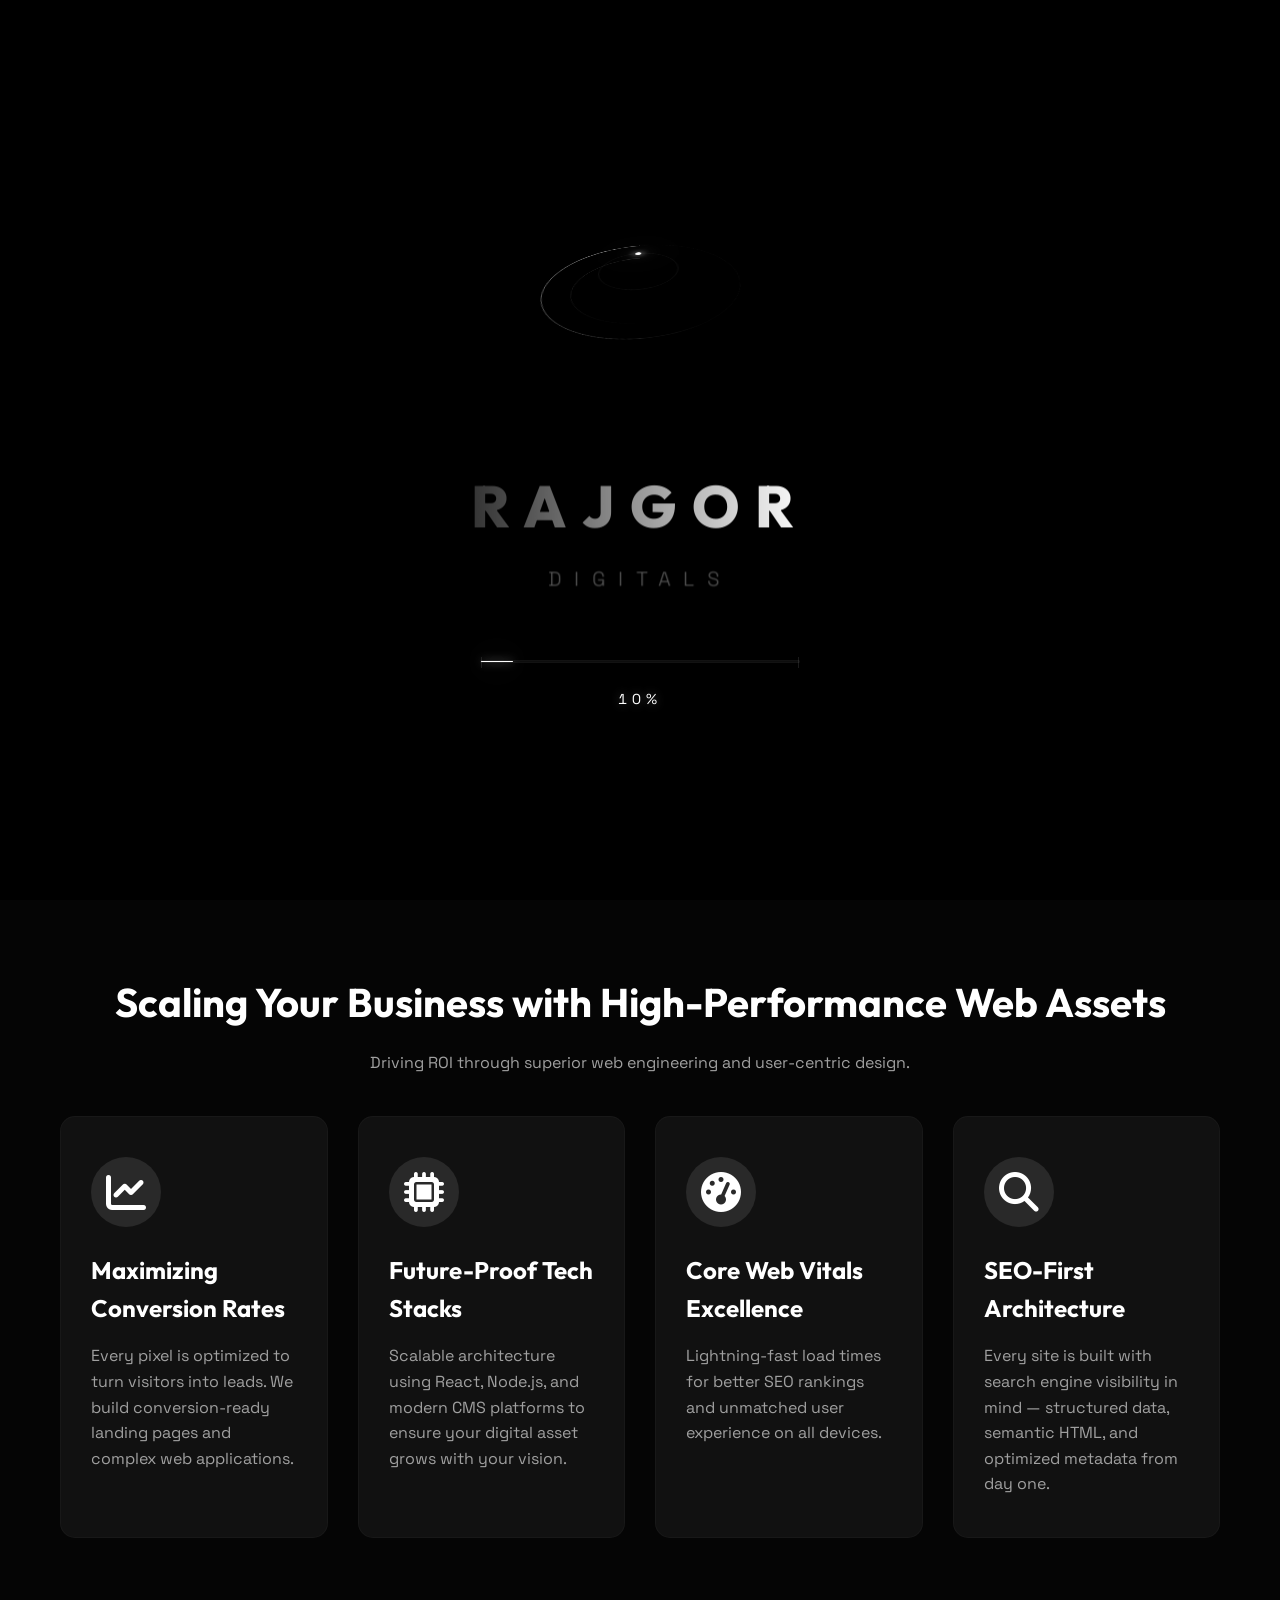
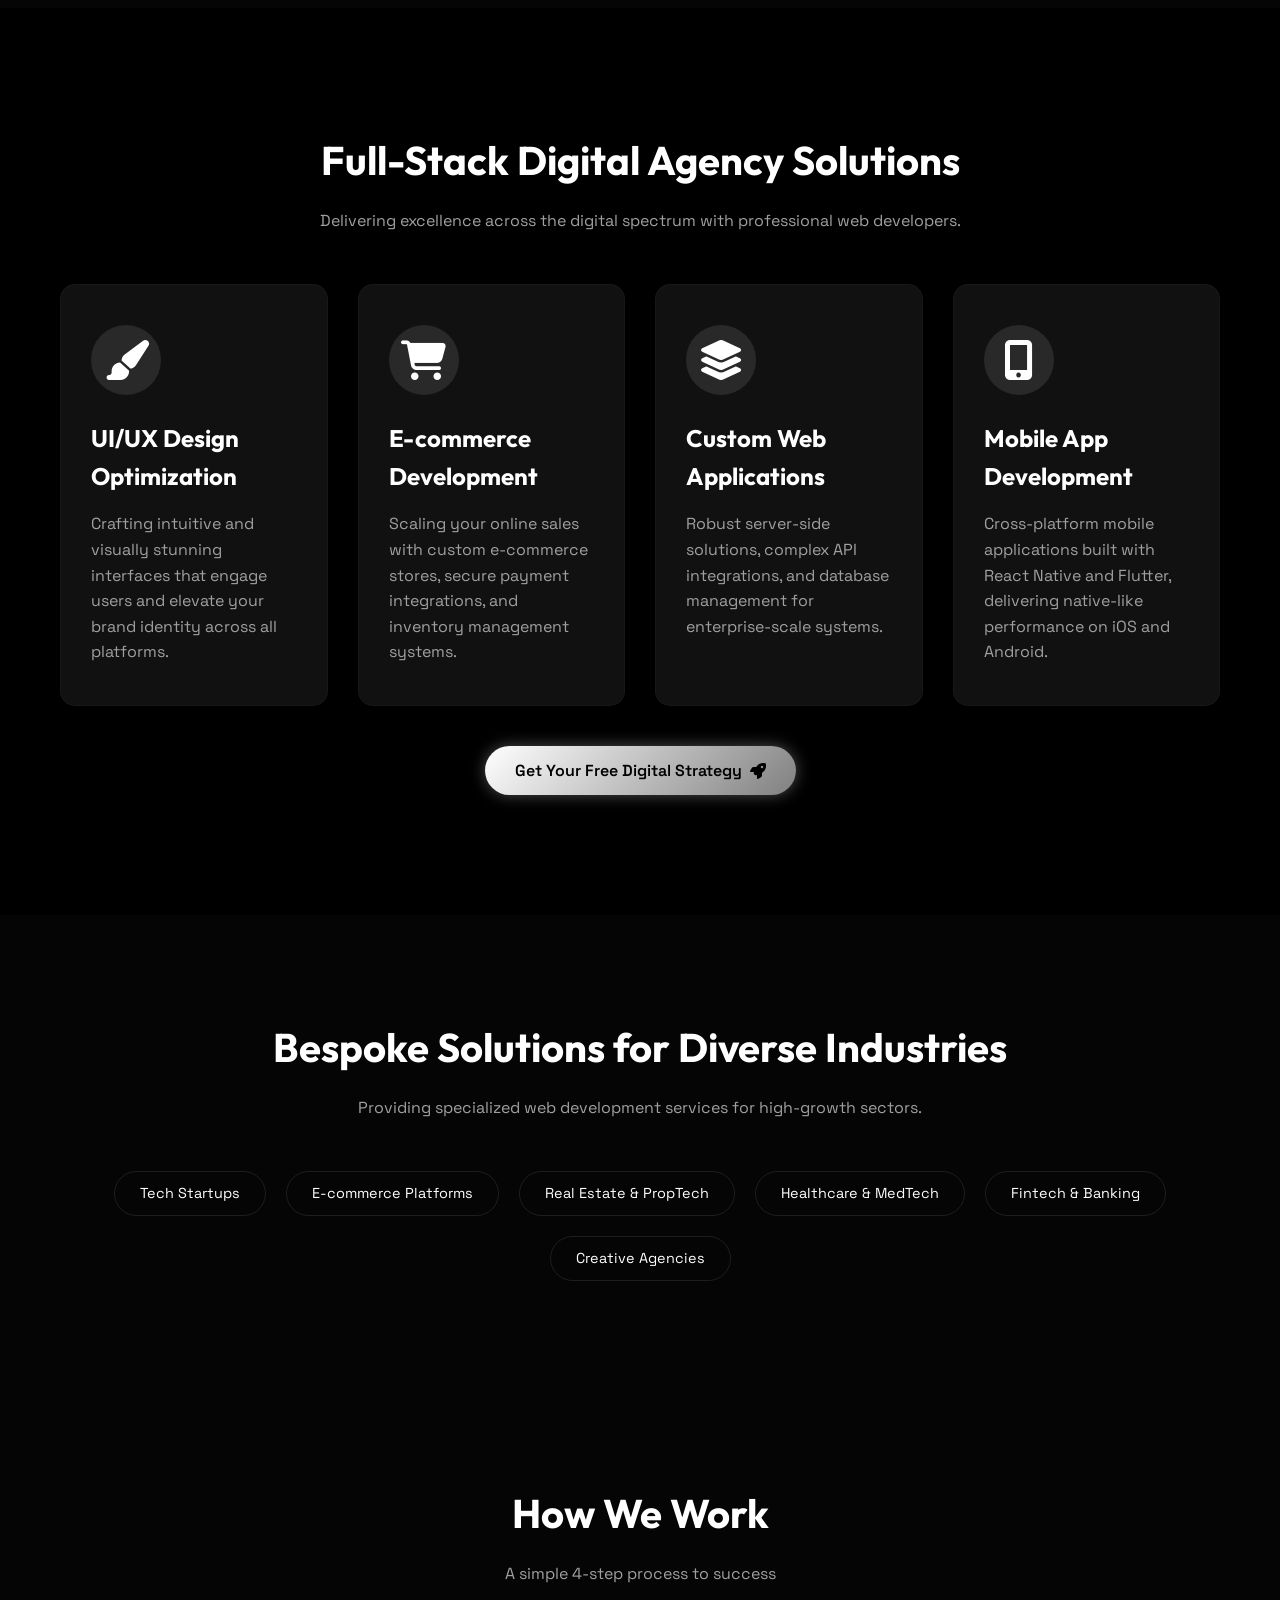
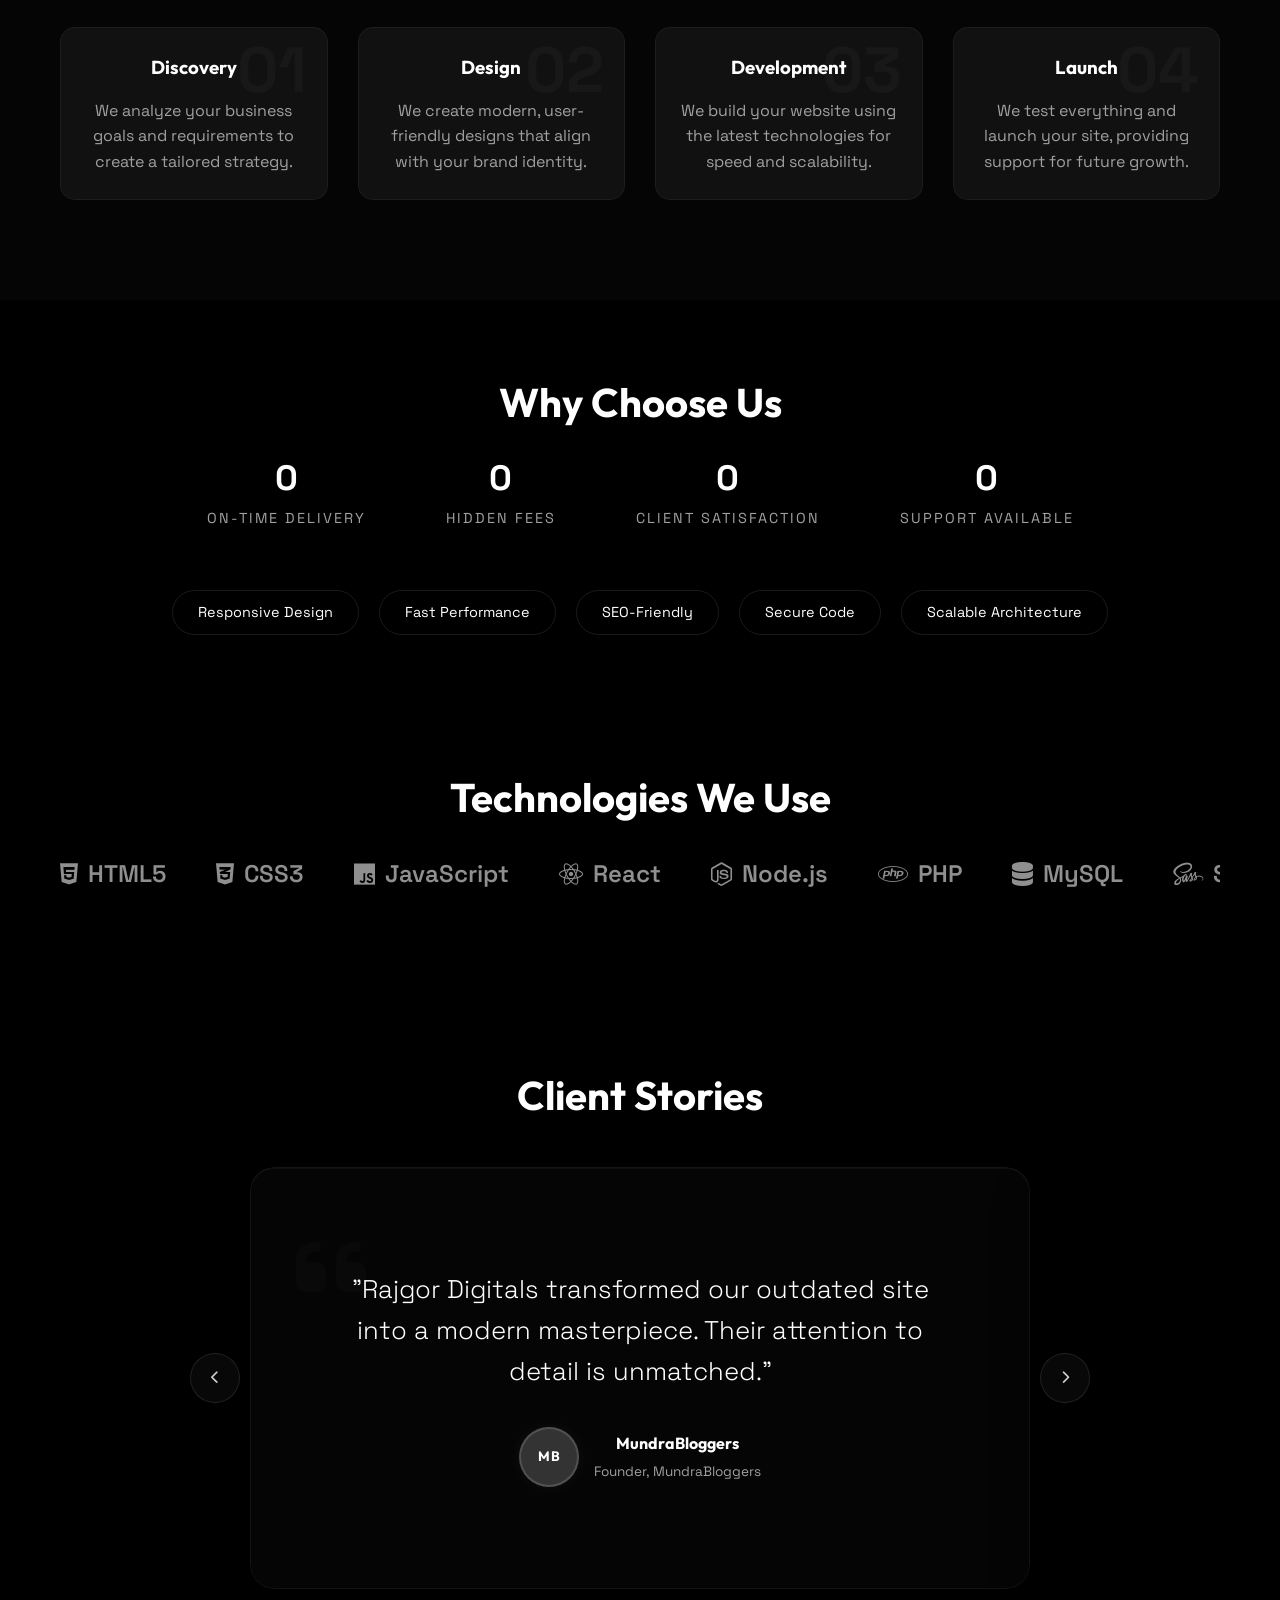
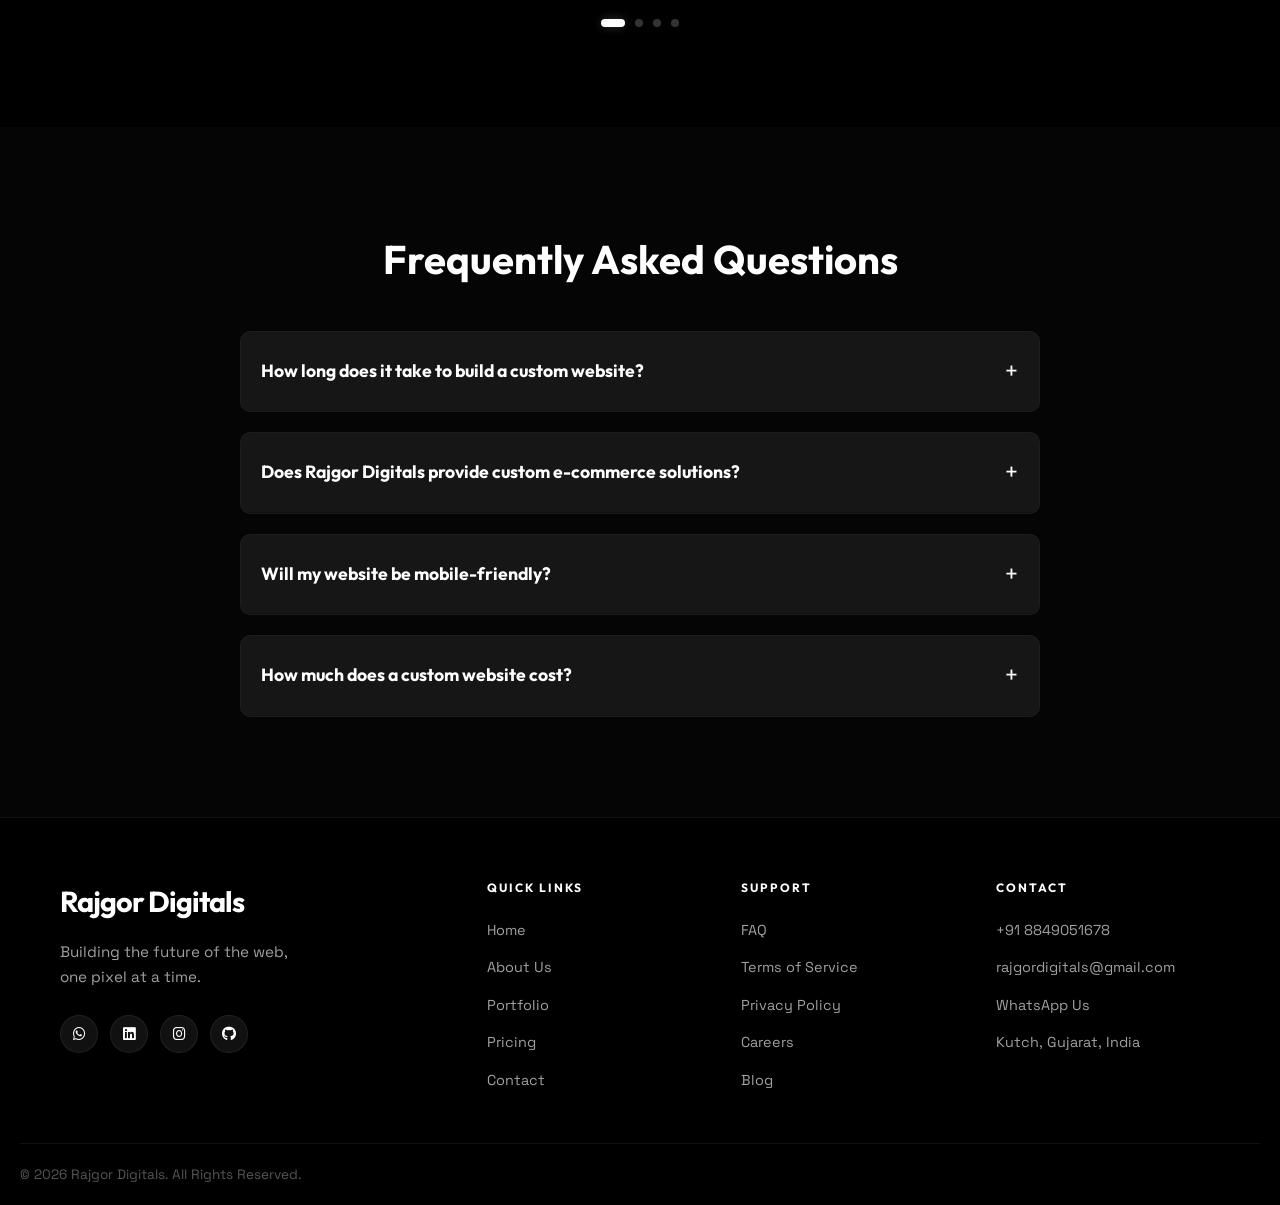
==== commit 462e7a95: "improve: testimonials, counters, pricing, services, careers, SEO - #2: Added 2 more testimonials (Ir" ====
--- a/index.html
+++ b/index.html
@@ -4,6 +4,8 @@
 <head>
     <meta charset="UTF-8">
     <meta name="viewport" content="width=device-width, initial-scale=1.0">
+    <link rel="alternate" hreflang="en-IN" href="https://rajgordigitals.in/">
+    <link rel="alternate" hreflang="en" href="https://rajgordigitals.in/">
     <meta name="description" content="Looking for professional web developers? Rajgor Digitals is a custom website development company building fast, secure, and scalable solutions for businesses. Get a free audit!">
     <title>Custom Website Development Company | Rajgor Digitals</title>
     <link rel="icon" type="image/png" sizes="32x32" href="images/logo.png">
@@ -334,20 +336,20 @@
             </div>
             <div class="counters-grid">
                 <div class="counter-item reveal-up">
-                    <span class="counter-number" data-target="10">0</span><span class="plus">+</span>
-                    <p class="counter-label">Projects Completed</p>
+                    <span class="counter-number" style="font-size:2.2rem;">100%</span>
+                    <p class="counter-label">On-Time Delivery</p>
                 </div>
                 <div class="counter-item reveal-up">
-                    <span class="counter-number" data-target="5">0</span><span class="plus">+</span>
-                    <p class="counter-label">Happy Clients</p>
+                    <span class="counter-number" style="font-size:2.2rem;">₹0</span>
+                    <p class="counter-label">Hidden Fees</p>
                 </div>
                 <div class="counter-item reveal-up">
-                    <span class="counter-number" data-target="1">0</span>
-                    <p class="counter-label">Years Experience</p>
+                    <span class="counter-number" style="font-size:2.2rem;">4.9★</span>
+                    <p class="counter-label">Client Satisfaction</p>
                 </div>
                 <div class="counter-item reveal-up">
-                    <span class="counter-number" data-target="24">0</span><span class="plus">/7</span>
-                    <p class="counter-label">Support</p>
+                    <span class="counter-number" style="font-size:2.2rem;">24/7</span>
+                    <p class="counter-label">Support Available</p>
                 </div>
             </div>
             <div class="why-features reveal-up">
@@ -401,12 +403,12 @@
                     <div class="testimonial-track">
                         
                         <div class="testimonial-card active">
-                            <p class="quote">"Rajgor Digitals transformed our outdated site into a modern masterpiece. Their
-                                attention to detail is unmatched."</p>
+                            <p class="quote">"Rajgor Digitals transformed our outdated site into a modern masterpiece. Their attention to detail is unmatched."</p>
                             <div class="client-info">
-                                <div class="client-avatar" style="background-image: url('https://ui-avatars.com/api/?name=Mundra+Bloggers&background=ffffff&color=000');"></div>
+                                <div class="client-avatar client-avatar-initials">MB</div>
                                 <div>
                                     <h4>MundraBloggers</h4>
+                                    <p class="client-role">Founder, MundraBloggers</p>
                                 </div>
                             </div>
                         </div>
@@ -414,13 +416,35 @@
                         <div class="testimonial-card">
                             <p class="quote">"Rajgor Digitals designed a premium online presence for New Akshat Fashion. Thanks to their custom web engineering, we are now visible online, and the user feedback has been incredible!"</p>
                             <div class="client-info">
-                                <div class="client-avatar" style="background-image: url('https://ui-avatars.com/api/?name=Akshat+Rajgor&background=ffffff&color=000');"></div>
+                                <div class="client-avatar client-avatar-initials">AR</div>
                                 <div>
                                     <h4>Akshat Rajgor</h4>
                                     <p class="client-role">Owner, New Akshat Fashion</p>
                                 </div>
                             </div>
                         </div>
+
+                        <div class="testimonial-card">
+                            <p class="quote">"Working with Rajgor Digitals was a seamless experience from start to finish. They built our fitness platform with exactly the custom features we needed — scheduling, memberships, and a design that truly represents our brand."</p>
+                            <div class="client-info">
+                                <div class="client-avatar client-avatar-initials">IP</div>
+                                <div>
+                                    <h4>Iron Pulse Fitness</h4>
+                                    <p class="client-role">Owner, Iron Pulse Fitness</p>
+                                </div>
+                            </div>
+                        </div>
+
+                        <div class="testimonial-card">
+                            <p class="quote">"Fast, professional, and honest. Rajgor Digitals delivered our event management website ahead of schedule and the quality exceeded our expectations. Highly recommended!"</p>
+                            <div class="client-info">
+                                <div class="client-avatar client-avatar-initials">MM</div>
+                                <div>
+                                    <h4>MajamaMeet</h4>
+                                    <p class="client-role">Founder, MajamaMeet</p>
+                                </div>
+                            </div>
+                        </div>
                         
                     </div>
                 </div>
@@ -434,6 +458,8 @@
             <div class="testimonial-dots reveal-up">
                 <span class="dot active" data-index="0"></span>
                 <span class="dot" data-index="1"></span>
+                <span class="dot" data-index="2"></span>
+                <span class="dot" data-index="3"></span>
             </div>
         </div>
     </section>
--- a/css/base.css
+++ b/css/base.css
@@ -438,6 +438,22 @@
 .reveal-right { transform: translateX(50px); }
 .reveal-active { opacity: 1; transform: translate(0,0); }
 
+/* ---------- Testimonial Avatar Initials ---------- */
+.client-avatar-initials {
+    width: 48px; height: 48px; border-radius: 50%;
+    background: linear-gradient(135deg, #333, #555);
+    border: 1px solid rgba(255,255,255,0.15);
+    display: flex; align-items: center; justify-content: center;
+    font-family: var(--font-heading); font-size: 0.85rem;
+    font-weight: 700; color: #fff; letter-spacing: 0.5px;
+    flex-shrink: 0;
+}
+
+/* ---------- Active Nav Link ---------- */
+.nav-link.active::after { width: 100%; }
+.nav-link.active { color: #fff; }
+
+
 /* ---------- Global Responsive ---------- */
 @media (max-width: 992px) {
     .nav-links  { display: none; }
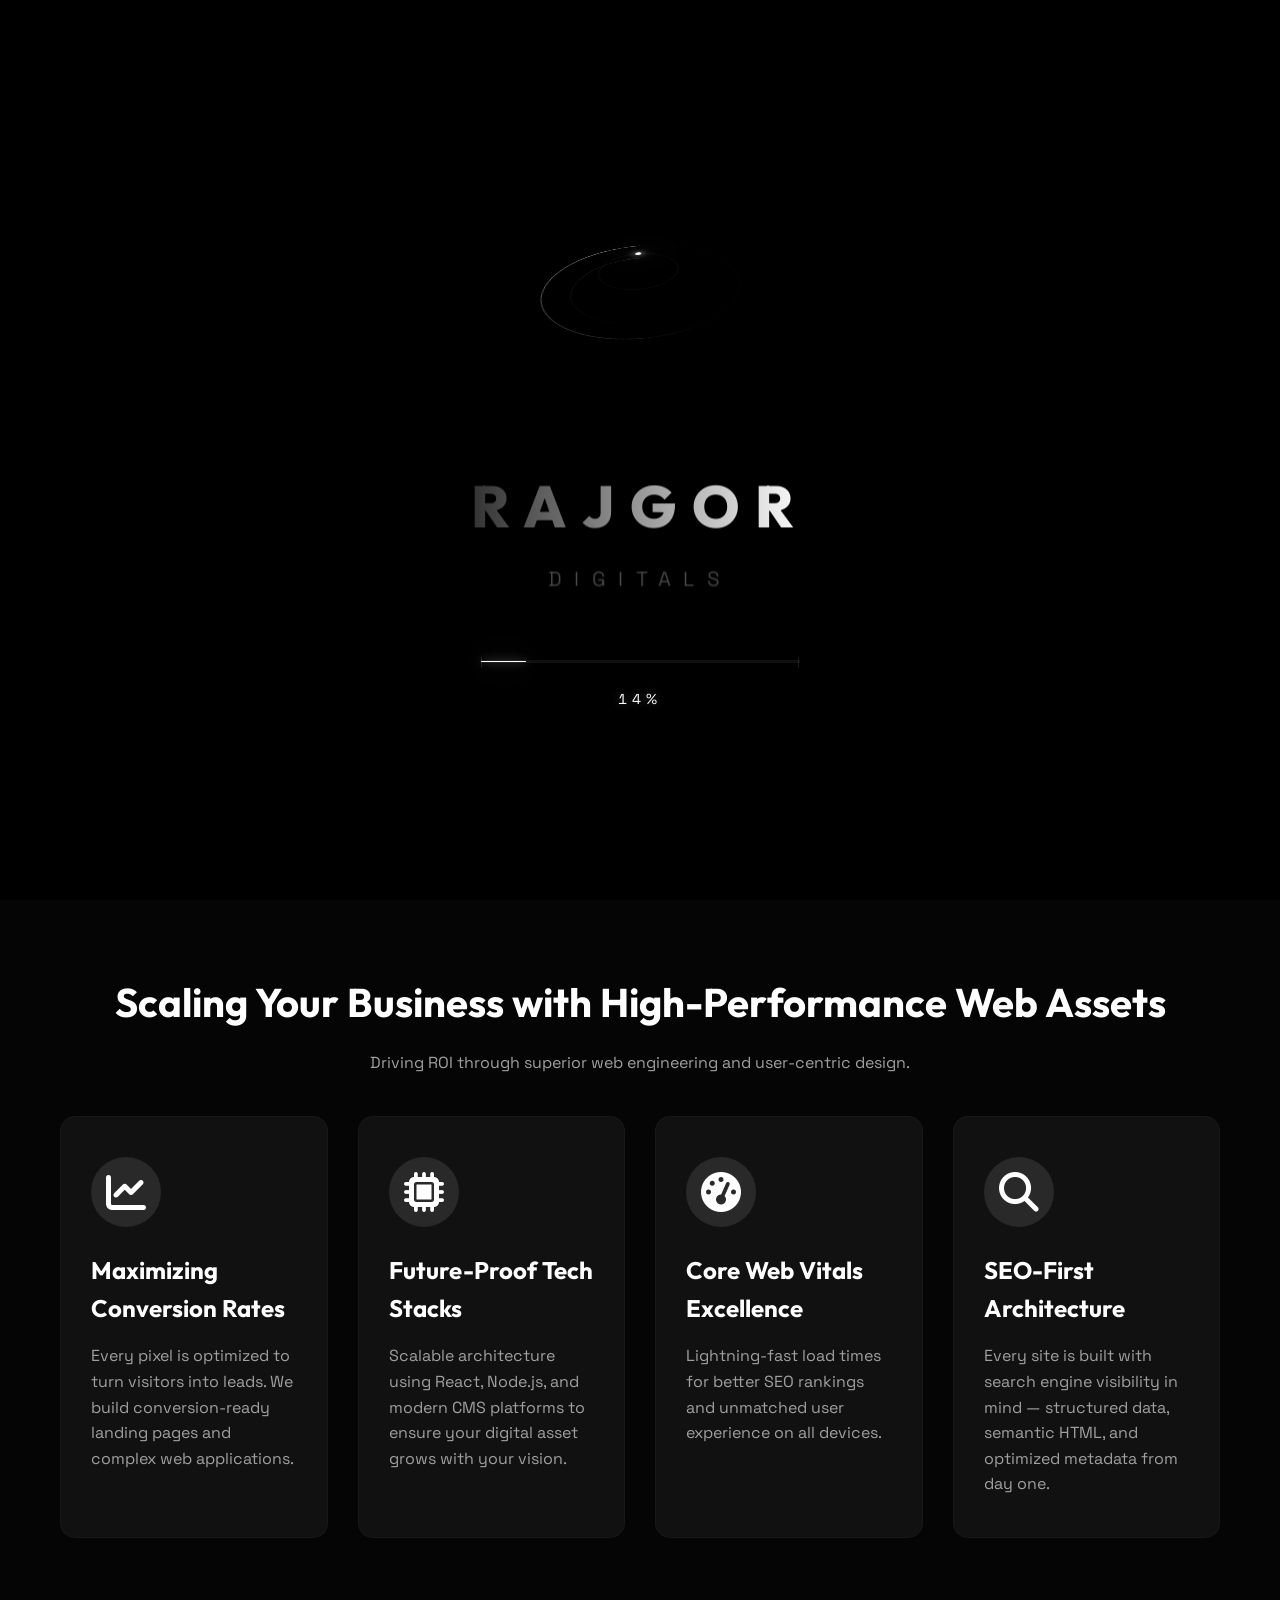
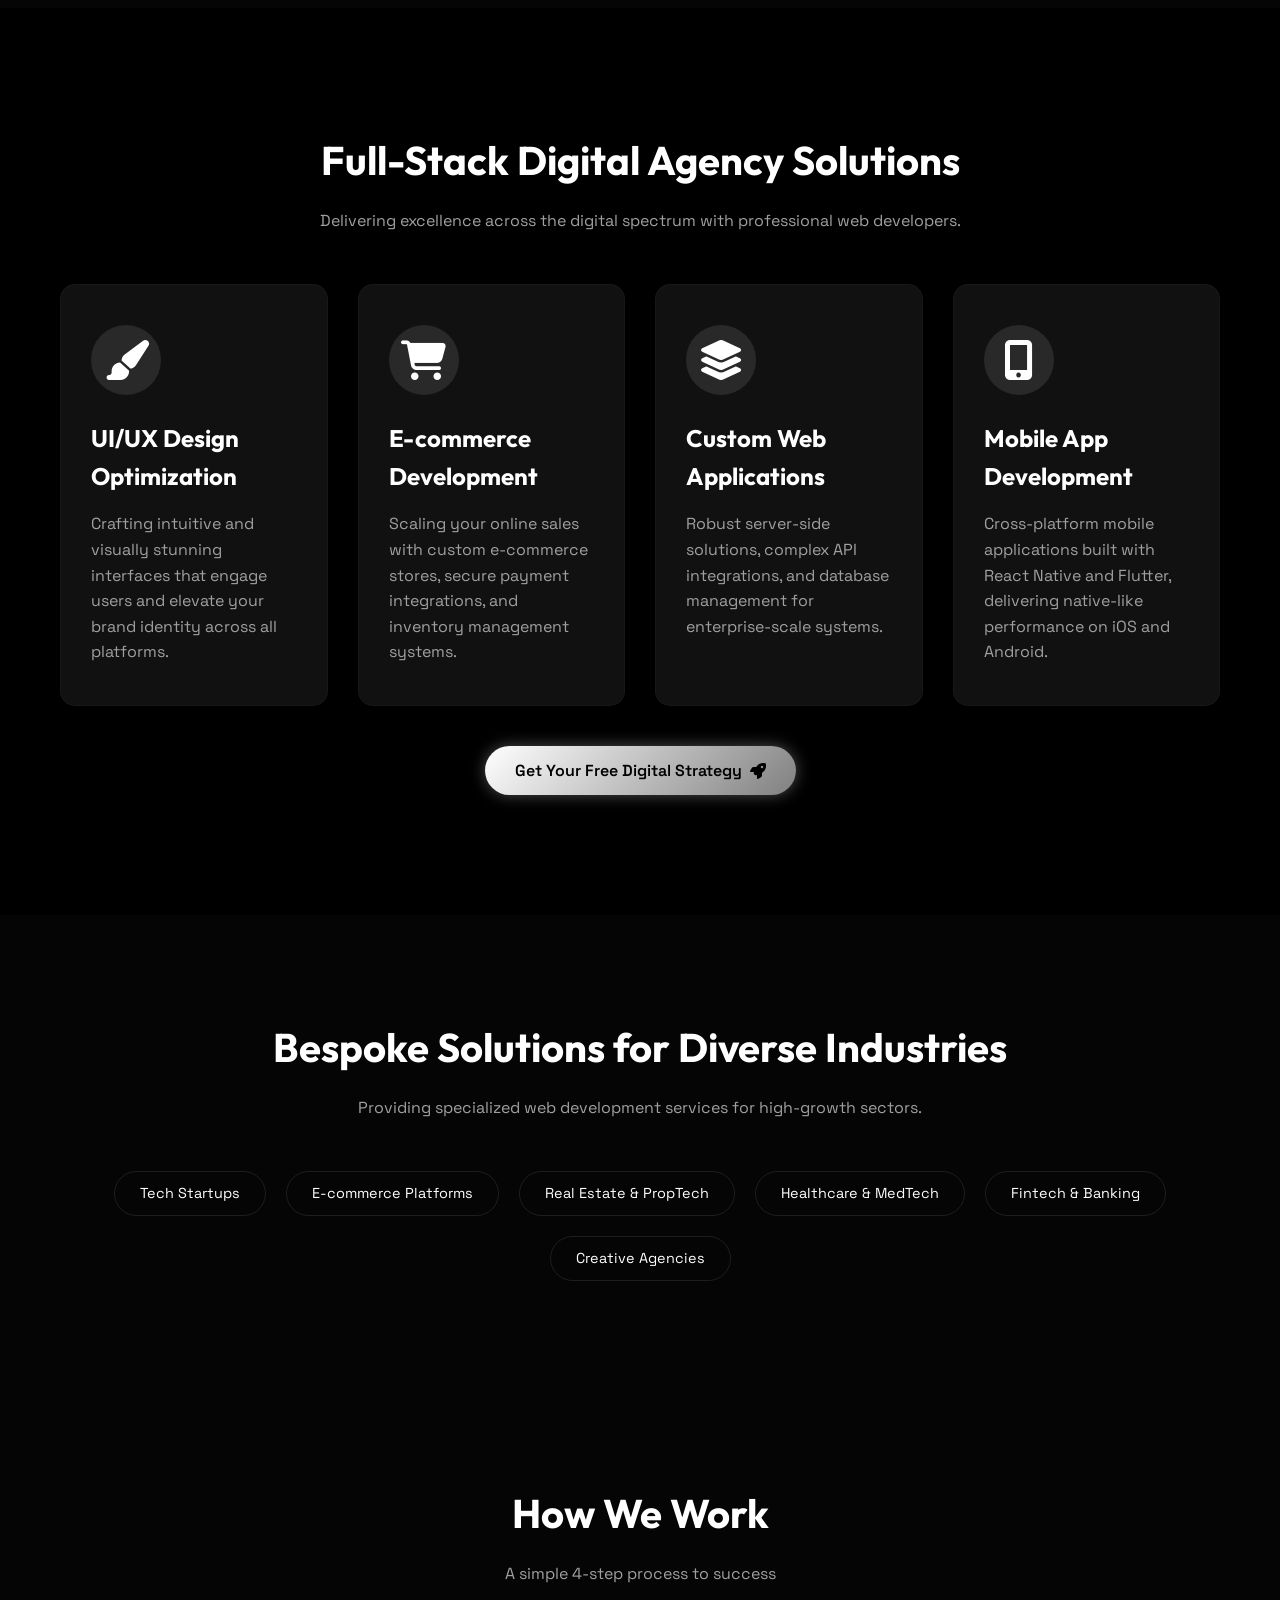
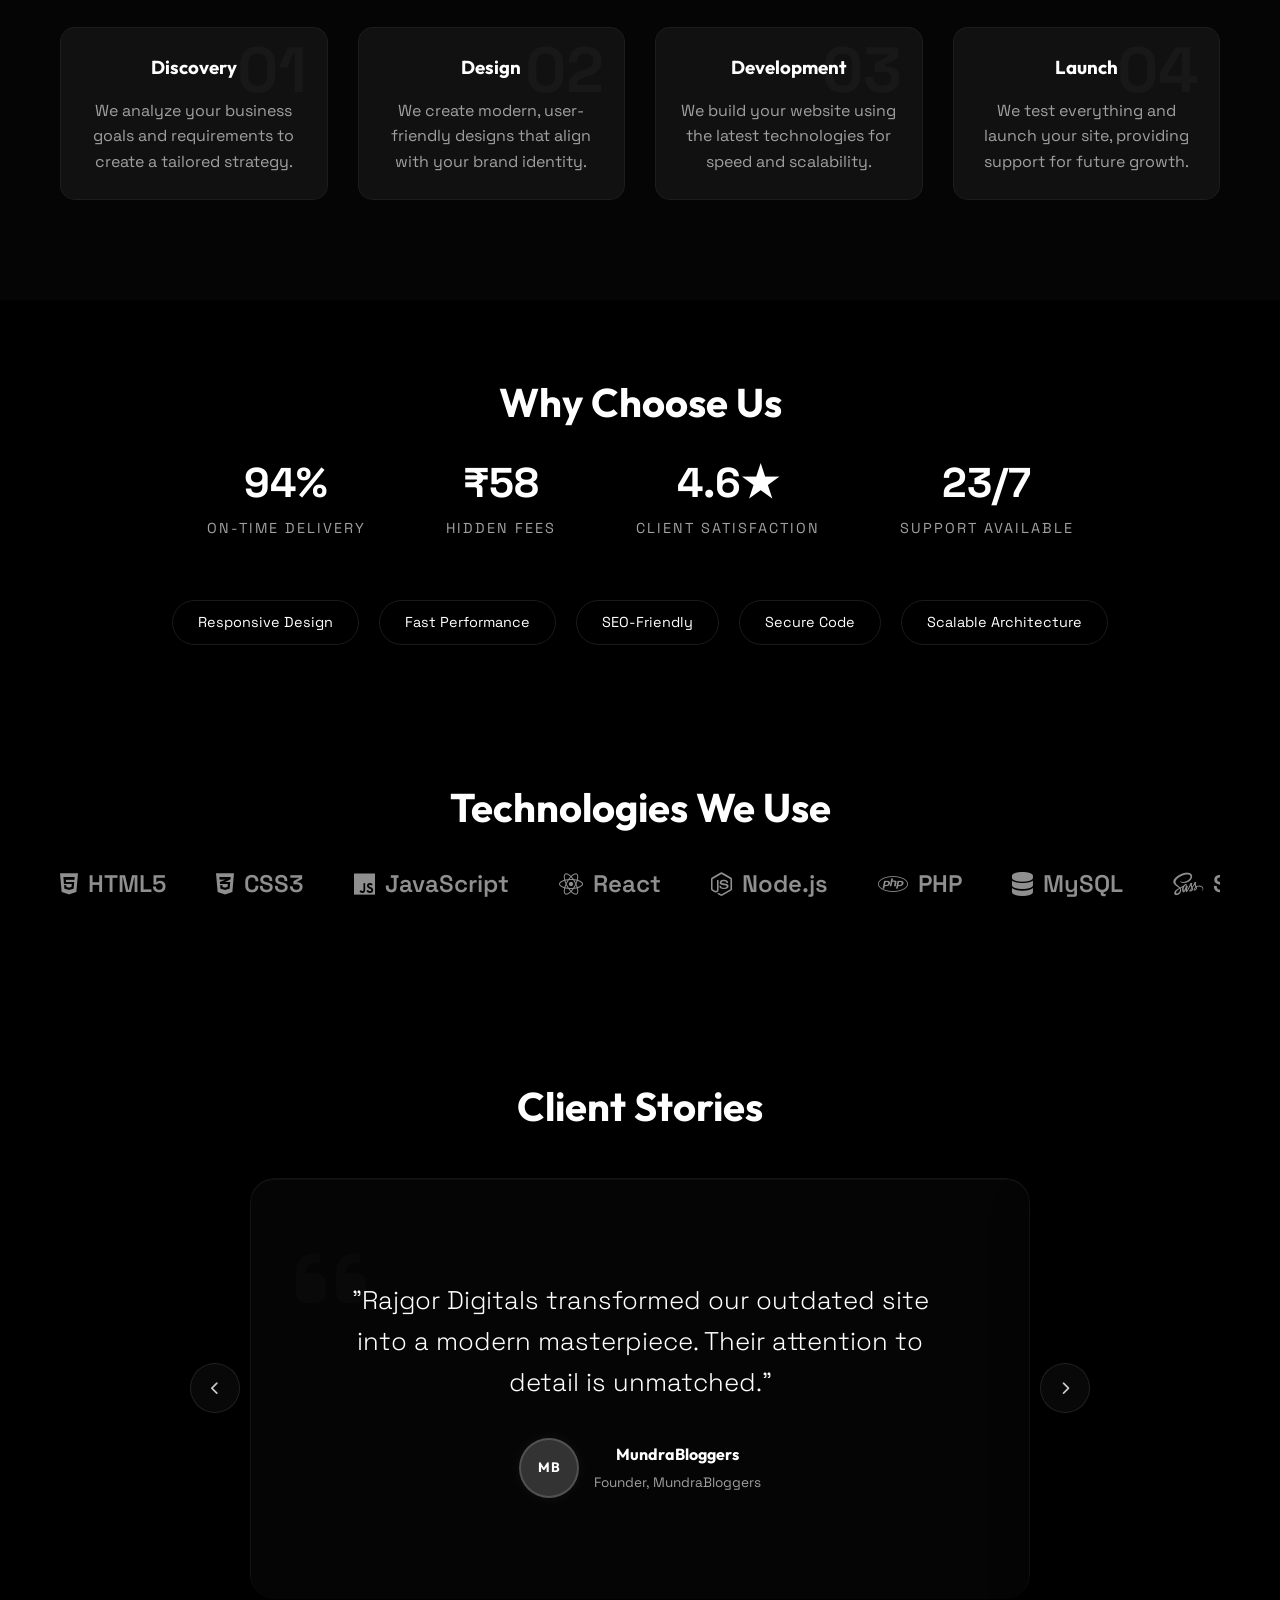
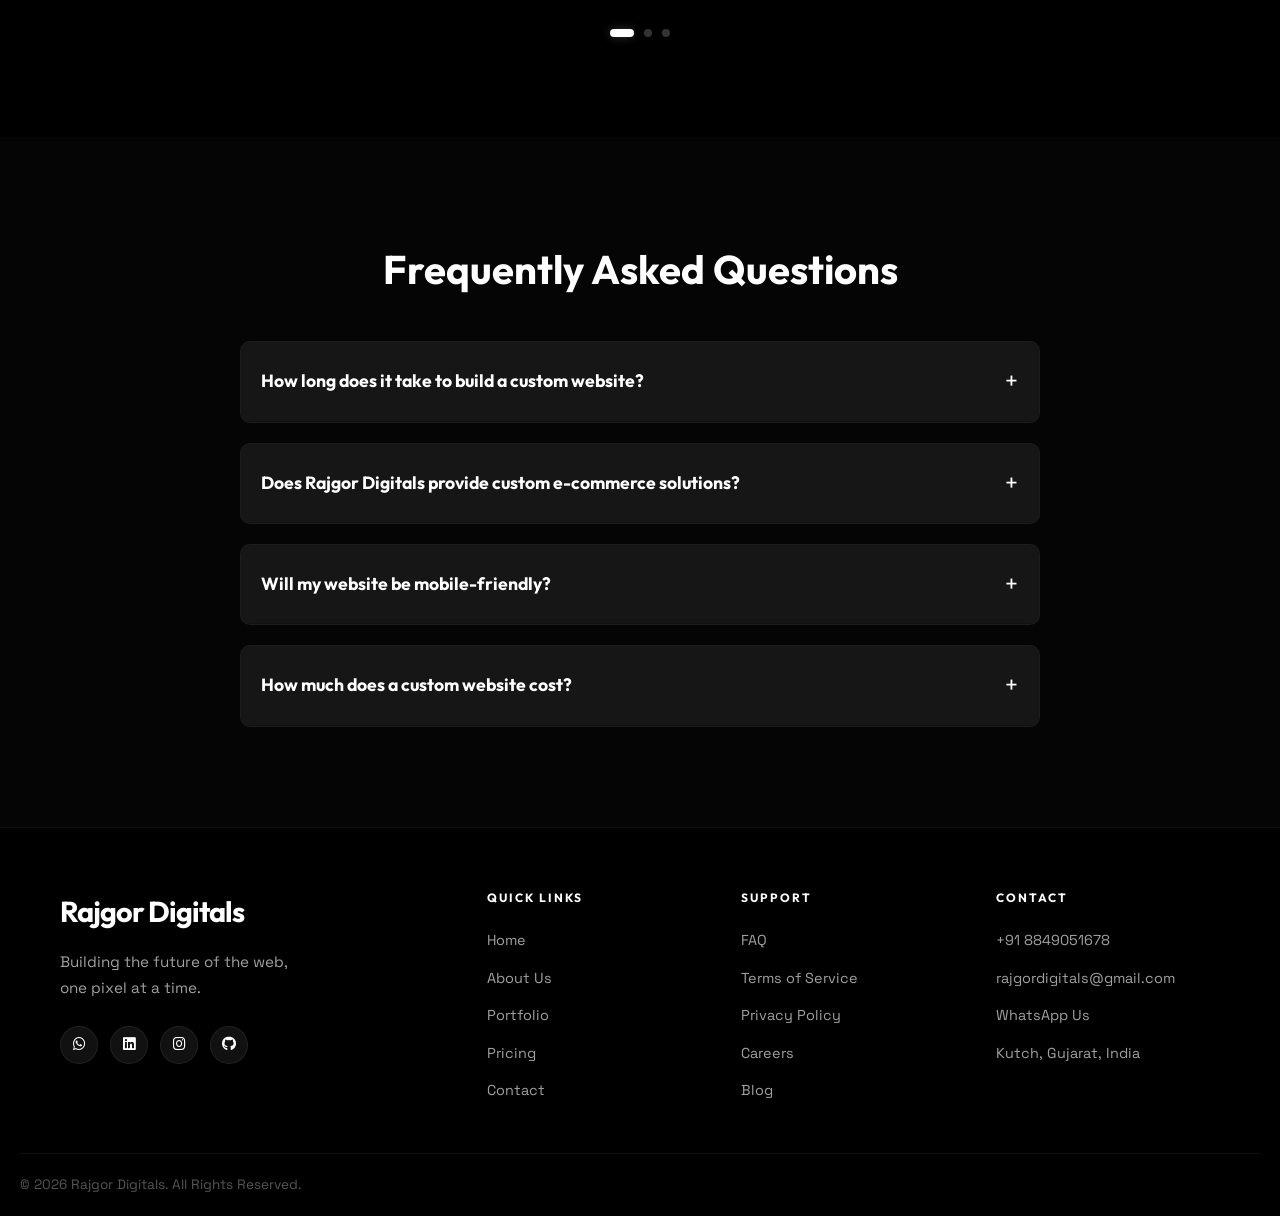
==== commit 53efda41: "fix: stats counting animation, testimonial updates (remove Iron Pulse, add Parth Groups)" ====
--- a/index.html
+++ b/index.html
@@ -336,19 +336,19 @@
             </div>
             <div class="counters-grid">
                 <div class="counter-item reveal-up">
-                    <span class="counter-number" style="font-size:2.2rem;">100%</span>
+                    <span class="counter-stat" data-count="100" data-suffix="%">0%</span>
                     <p class="counter-label">On-Time Delivery</p>
                 </div>
                 <div class="counter-item reveal-up">
-                    <span class="counter-number" style="font-size:2.2rem;">₹0</span>
+                    <span class="counter-stat" data-count="0" data-prefix="₹" data-from="999">₹999</span>
                     <p class="counter-label">Hidden Fees</p>
                 </div>
                 <div class="counter-item reveal-up">
-                    <span class="counter-number" style="font-size:2.2rem;">4.9★</span>
+                    <span class="counter-stat" data-count="4.9" data-suffix="★" data-decimal="1">0.0★</span>
                     <p class="counter-label">Client Satisfaction</p>
                 </div>
                 <div class="counter-item reveal-up">
-                    <span class="counter-number" style="font-size:2.2rem;">24/7</span>
+                    <span class="counter-stat" data-count="24" data-suffix="/7">0/7</span>
                     <p class="counter-label">Support Available</p>
                 </div>
             </div>
@@ -424,24 +424,14 @@
                             </div>
                         </div>
 
+
                         <div class="testimonial-card">
-                            <p class="quote">"Working with Rajgor Digitals was a seamless experience from start to finish. They built our fitness platform with exactly the custom features we needed — scheduling, memberships, and a design that truly represents our brand."</p>
+                            <p class="quote">"Rajgor Digitals built a clean, professional website for Parth Groups that perfectly reflects our brand. Their process was smooth, communication was excellent, and the end result exceeded our expectations!"</p>
                             <div class="client-info">
-                                <div class="client-avatar client-avatar-initials">IP</div>
+                                <div class="client-avatar client-avatar-initials">PG</div>
                                 <div>
-                                    <h4>Iron Pulse Fitness</h4>
-                                    <p class="client-role">Owner, Iron Pulse Fitness</p>
-                                </div>
-                            </div>
-                        </div>
-
-                        <div class="testimonial-card">
-                            <p class="quote">"Fast, professional, and honest. Rajgor Digitals delivered our event management website ahead of schedule and the quality exceeded our expectations. Highly recommended!"</p>
-                            <div class="client-info">
-                                <div class="client-avatar client-avatar-initials">MM</div>
-                                <div>
-                                    <h4>MajamaMeet</h4>
-                                    <p class="client-role">Founder, MajamaMeet</p>
+                                    <h4>Parth Groups</h4>
+                                    <p class="client-role">Owner, Parth Groups</p>
                                 </div>
                             </div>
                         </div>
@@ -459,7 +449,6 @@
                 <span class="dot active" data-index="0"></span>
                 <span class="dot" data-index="1"></span>
                 <span class="dot" data-index="2"></span>
-                <span class="dot" data-index="3"></span>
             </div>
         </div>
     </section>
--- a/css/index.css
+++ b/css/index.css
@@ -38,6 +38,7 @@
     gap: 80px; flex-wrap: wrap; margin-bottom: 60px;
 }
 .counter-number { font-size: 4rem; font-weight: 700; color: #fff; display: inline-block; }
+.counter-stat   { font-size: 2.6rem; font-weight: 700; color: #fff; display: inline-block; }
 .plus { font-size: 2.5rem; color: var(--primary-color); }
 .counter-label { text-transform: uppercase; letter-spacing: 2px; font-size: 0.9rem; color: var(--text-muted); }
 
@@ -113,7 +114,7 @@
     .hero-subtitle { font-size: 1.1rem; }
     .hero-btns     { flex-direction: column; align-items: center; width: 100%; gap: 15px; }
     .counters-grid { gap: 15px; grid-template-columns: repeat(4,1fr); display: grid; }
-    .counter-number { font-size: 2.2rem; }
+    .counter-number, .counter-stat { font-size: 2.2rem; }
     .counter-label  { font-size: 0.7rem; }
     .testimonial-card { padding: 30px 20px; }
     .quote { font-size: 1.2rem; }
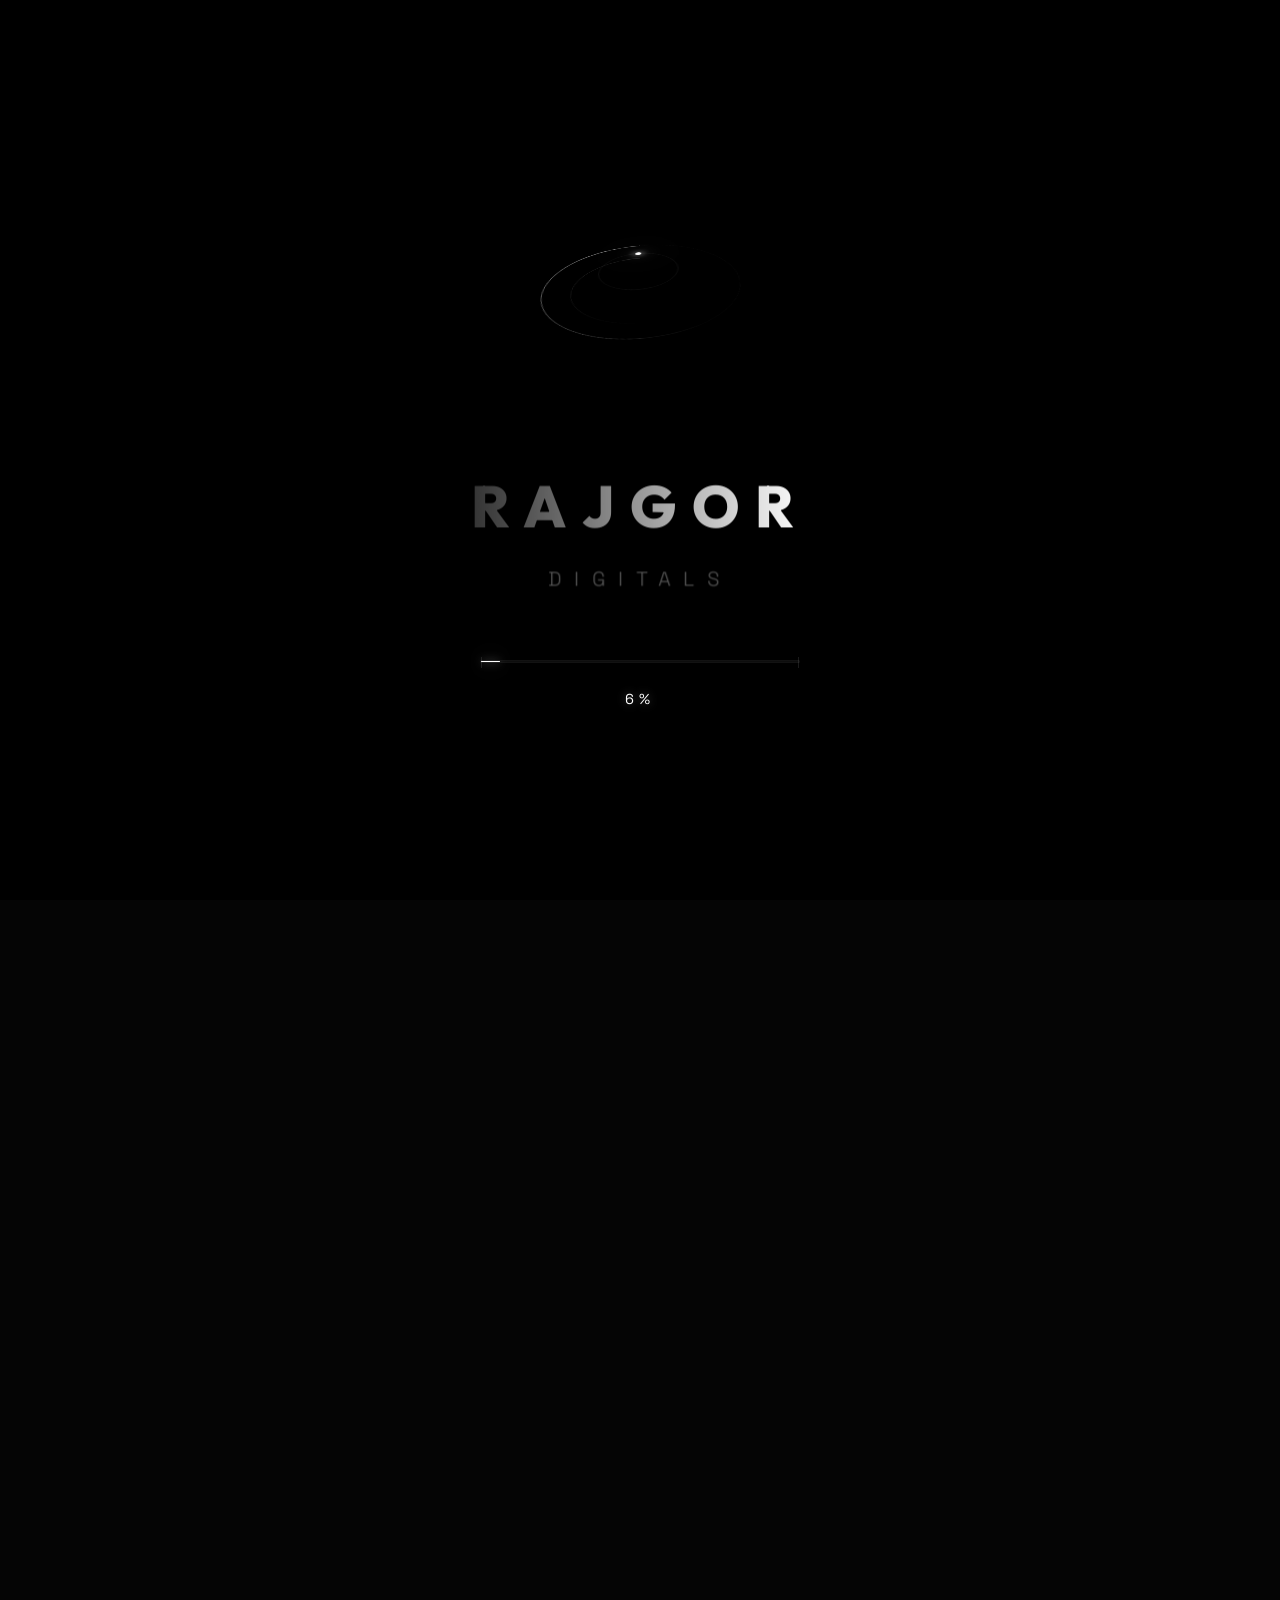
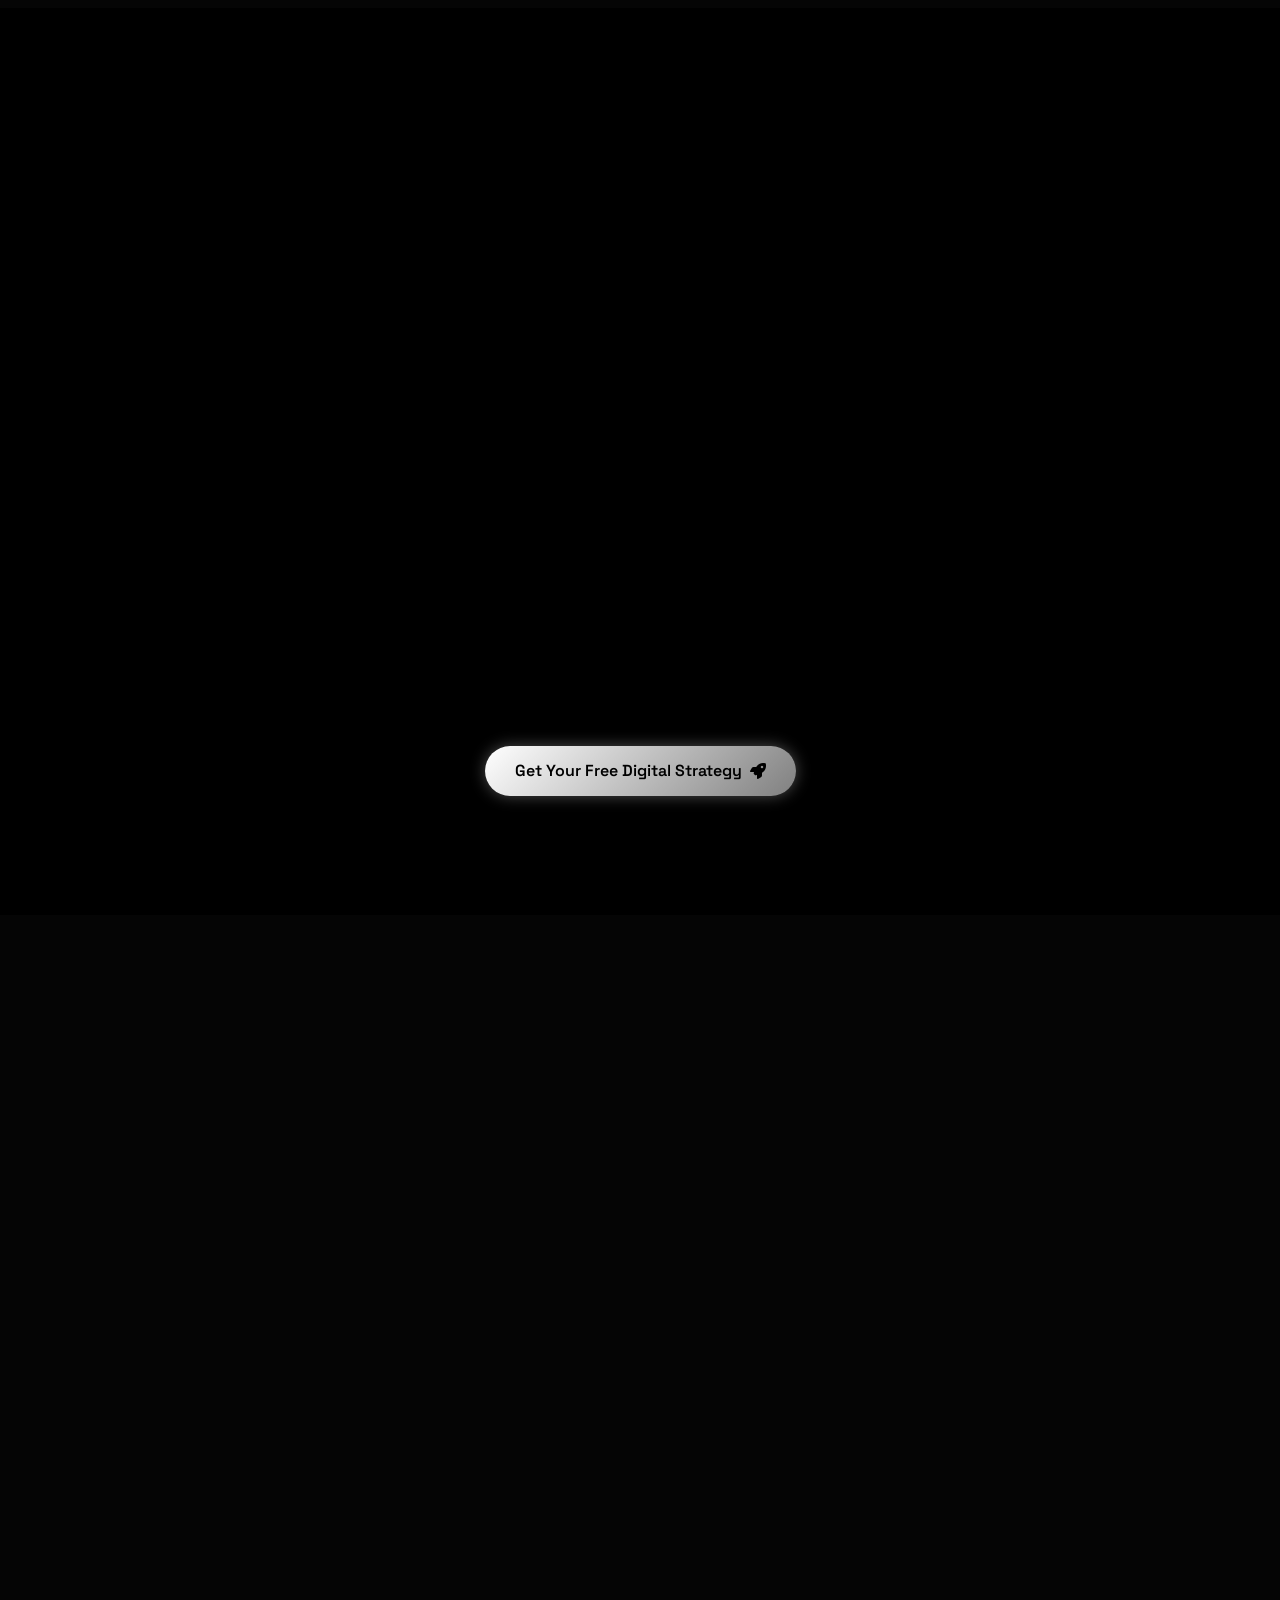
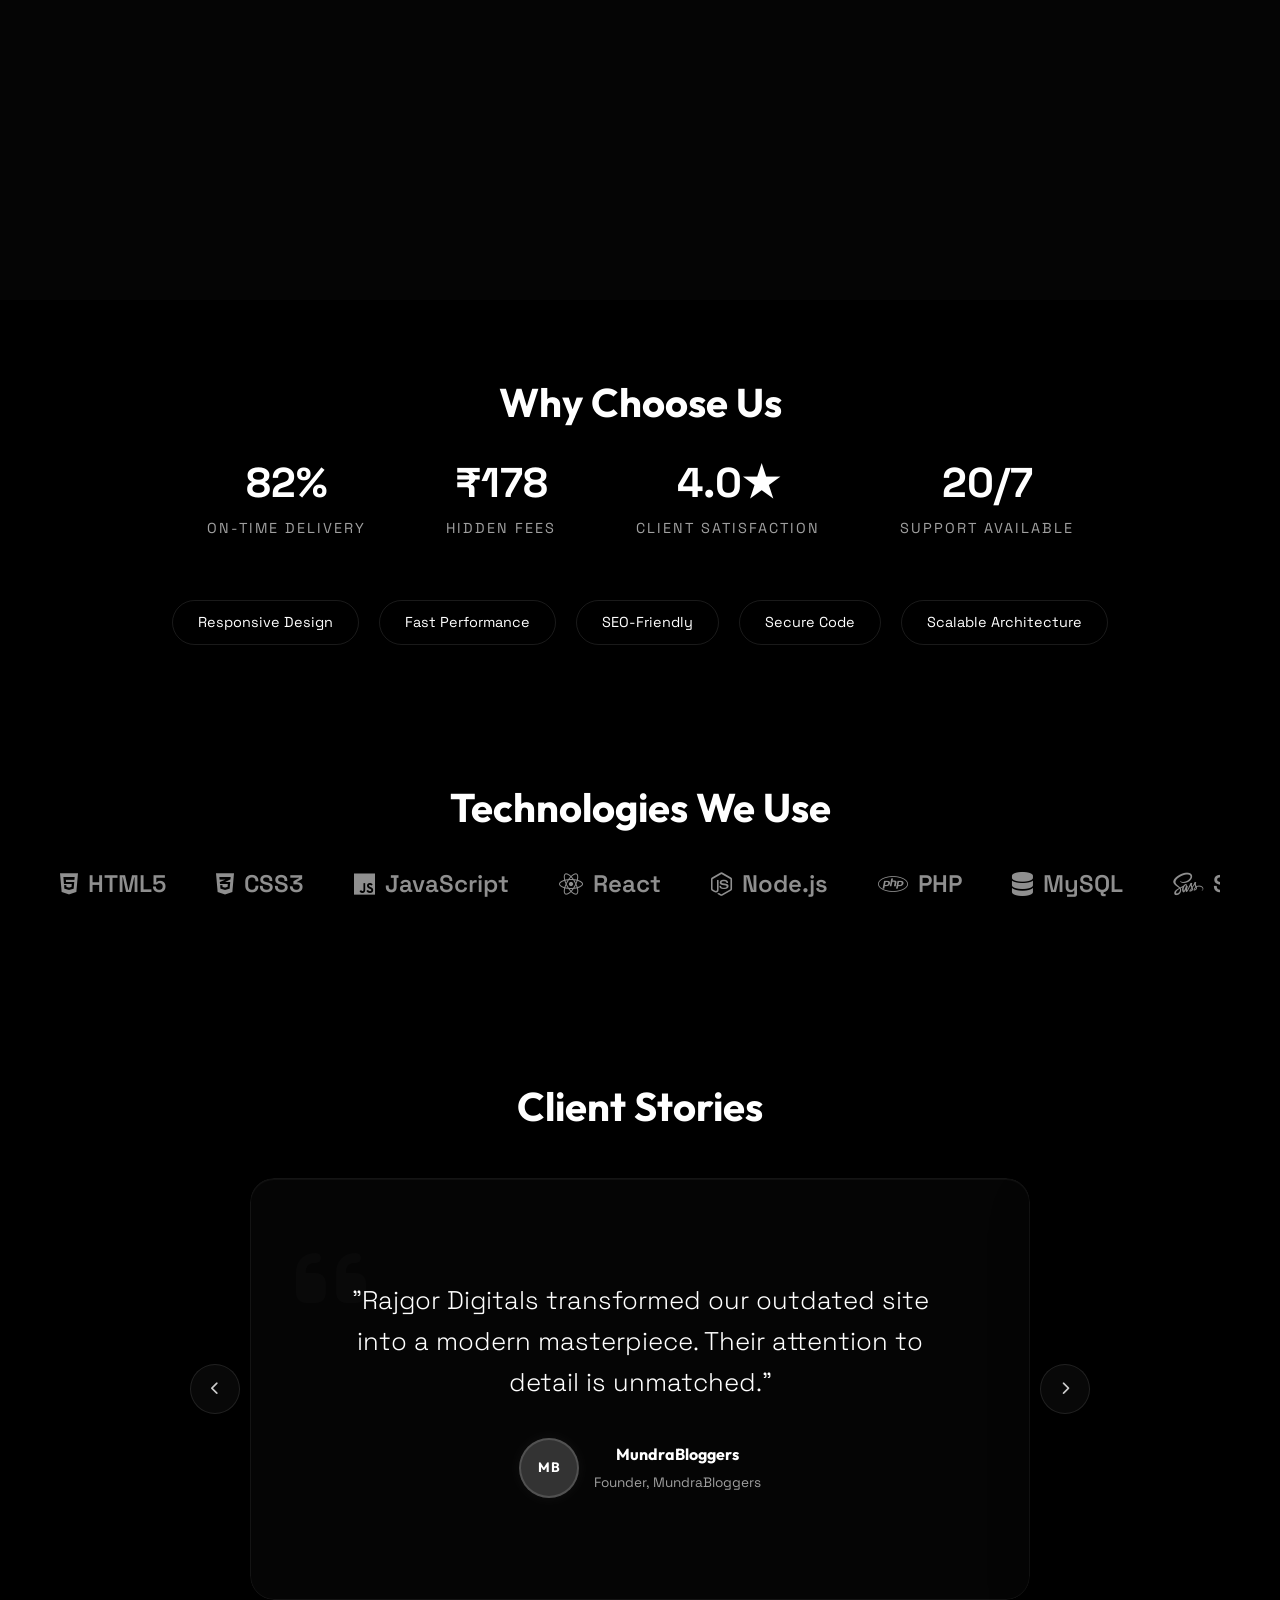
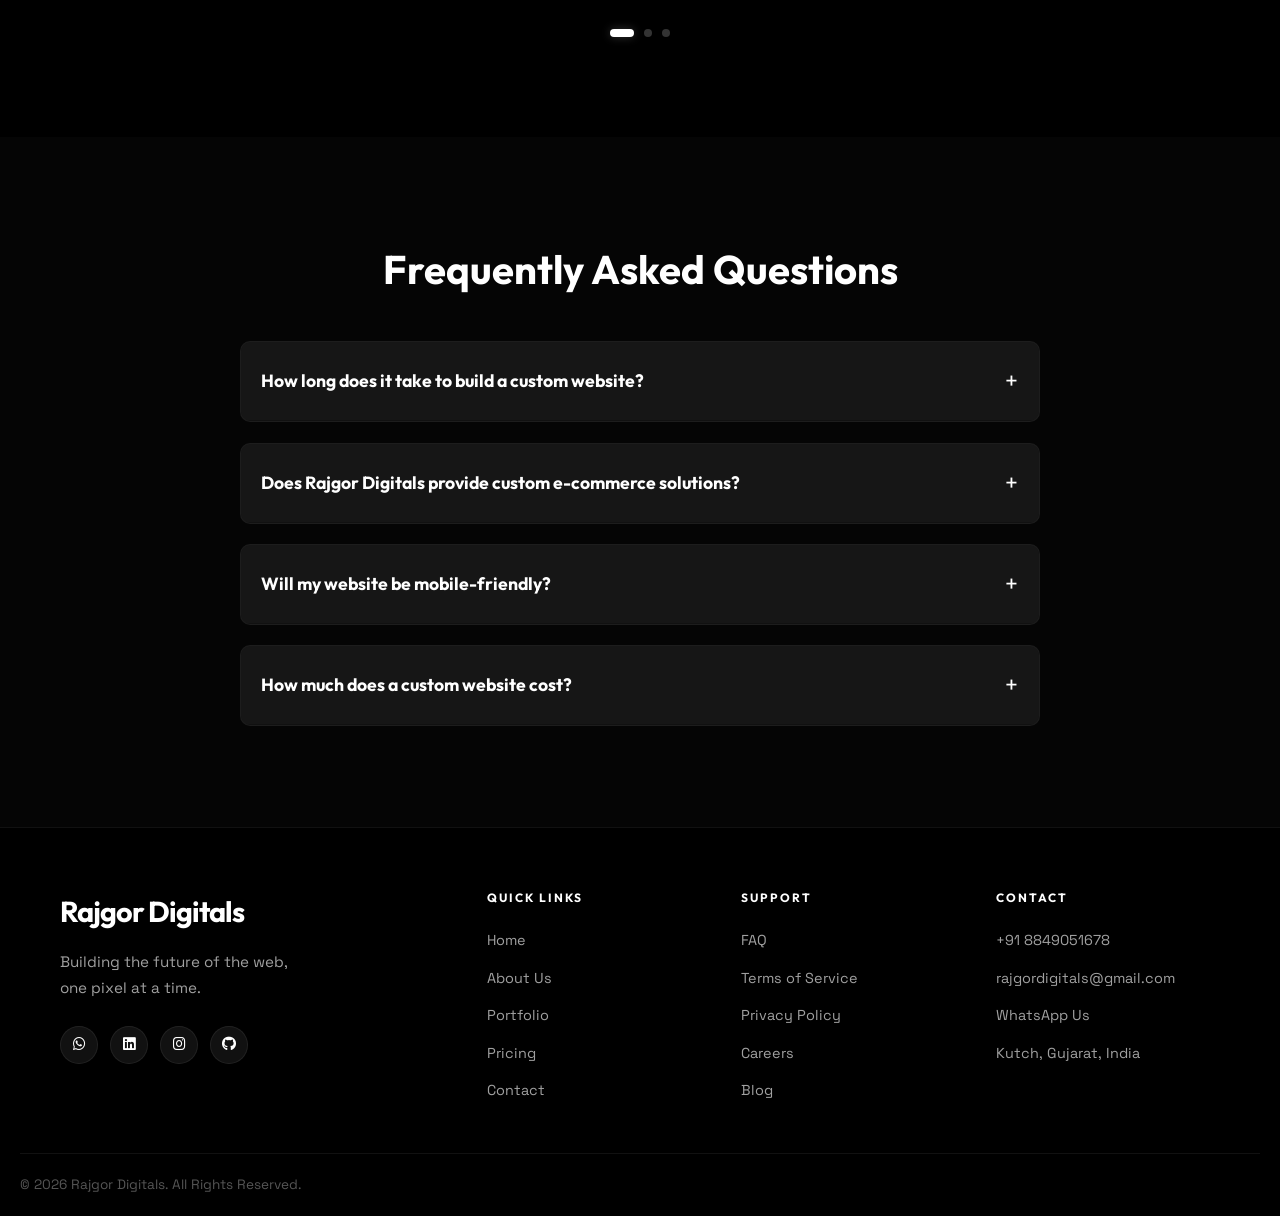
==== commit 389b2d5d: "feat: implement premium animations, scroll progress, spotlights, 3D tilts, and aurora blobs" ====
--- a/index.html
+++ b/index.html
@@ -127,6 +127,16 @@
 </head>
 
 <body>
+    <!-- Scroll Progress Bar -->
+    <div class="scroll-progress-bar"></div>
+
+    <!-- Ambient Background Blobs -->
+    <div class="ambient-blobs">
+        <div class="blob blob-1"></div>
+        <div class="blob blob-2"></div>
+        <div class="blob blob-3"></div>
+    </div>
+
     <!-- Preloader -->
     <div id="preloader">
         <div class="preloader-content">
@@ -186,8 +196,11 @@
     <header class="hero" id="home">
         <div class="hero-bg" id="hero-canvas"></div>
         <div class="container hero-content">
-            <h1 class="hero-title">
-                Professional <span class="gradient-text">Website Development Company</span>
+            <h1 class="hero-title word-reveal-container">
+                <span class="word-mask"><span class="word-reveal">Professional</span></span>
+                <span class="word-mask"><span class="word-reveal gradient-text">Website</span></span>
+                <span class="word-mask"><span class="word-reveal gradient-text">Development</span></span>
+                <span class="word-mask"><span class="word-reveal gradient-text">Company</span></span>
             </h1>
             <p class="hero-subtitle">
                 We partner with brands and startups to engineer professional web solutions. Meet our <a href="about.html" style="color: var(--primary-color);">professional web developers</a>, explore our custom <a href="pricing.html" style="color: var(--primary-color);">web development packages</a>, or browse our <a href="portfolio.html" style="color: var(--primary-color);">featured web portfolio</a> to scale your digital vision.
--- a/css/base.css
+++ b/css/base.css
@@ -431,11 +431,140 @@
     to { opacity: 1; }
 }
 
+/* ---------- Premium Scroll Progress Bar ---------- */
+.scroll-progress-bar {
+    position: fixed;
+    top: 0;
+    left: 0;
+    width: 0%;
+    height: 3px;
+    background: linear-gradient(90deg, var(--primary-color), #00e5ff, var(--primary-color));
+    background-size: 200% auto;
+    animation: glowShift 3s linear infinite;
+    z-index: 9999;
+    box-shadow: 0 0 10px rgba(0, 229, 255, 0.5);
+    pointer-events: none;
+    transition: width 0.1s ease-out;
+}
+@keyframes glowShift {
+    0% { background-position: 0% 50%; }
+    50% { background-position: 100% 50%; }
+    100% { background-position: 0% 50%; }
+}
+
+/* ---------- Ambient Aurora Blobs ---------- */
+.ambient-blobs {
+    position: fixed;
+    top: 0;
+    left: 0;
+    width: 100%;
+    height: 100%;
+    z-index: -2;
+    pointer-events: none;
+    overflow: hidden;
+    opacity: 0.7;
+}
+.blob {
+    position: absolute;
+    border-radius: 50%;
+    filter: blur(140px);
+    mix-blend-mode: screen;
+    opacity: 0.12;
+    animation: floatBlob 25s infinite alternate ease-in-out;
+}
+.blob-1 {
+    top: -10%;
+    left: -10%;
+    width: 50vw;
+    height: 50vw;
+    background: radial-gradient(circle, var(--primary-color) 0%, rgba(0,0,0,0) 70%);
+    animation-duration: 35s;
+}
+.blob-2 {
+    bottom: -10%;
+    right: -10%;
+    width: 60vw;
+    height: 60vw;
+    background: radial-gradient(circle, #00e5ff 0%, rgba(0,0,0,0) 70%);
+    animation-duration: 45s;
+    animation-delay: -5s;
+}
+.blob-3 {
+    top: 40%;
+    left: 50%;
+    width: 45vw;
+    height: 45vw;
+    background: radial-gradient(circle, rgba(168, 85, 247, 0.4) 0%, rgba(0,0,0,0) 70%);
+    animation-duration: 40s;
+    animation-delay: -10s;
+}
+@keyframes floatBlob {
+    0% { transform: translate(0, 0) scale(1) rotate(0deg); }
+    50% { transform: translate(5vw, 10vh) scale(1.15) rotate(180deg); }
+    100% { transform: translate(-5vw, -5vh) scale(0.95) rotate(360deg); }
+}
+
+/* ---------- Interactive Spotlight & 3D Card Hover ---------- */
+.service-card, .portfolio-item, .pricing-card, .process-step, .blog-card, .career-card {
+    position: relative;
+    transition: transform 0.2s cubic-bezier(0.25, 1, 0.5, 1), border-color 0.3s, box-shadow 0.3s;
+    transform-style: preserve-3d;
+    will-change: transform;
+}
+.service-card::after, .portfolio-item::after, .pricing-card::after, .process-step::after, .blog-card::after, .career-card::after {
+    content: '';
+    position: absolute;
+    inset: 0;
+    border-radius: inherit;
+    background: radial-gradient(350px circle at var(--mouse-x, 0) var(--mouse-y, 0), rgba(255, 255, 255, 0.05), transparent 80%);
+    pointer-events: none;
+    z-index: 1;
+    opacity: 0;
+    transition: opacity 0.3s ease;
+}
+.service-card:hover::after, .portfolio-item:hover::after, .pricing-card:hover::after, .process-step:hover::after, .blog-card:hover::after, .career-card:hover::after {
+    opacity: 1;
+}
+.service-card:hover .service-icon, 
+.portfolio-item:hover .portfolio-img-wrap, 
+.pricing-card:hover .price-amount {
+    transform: translateZ(25px);
+    transition: transform 0.2s cubic-bezier(0.25, 1, 0.5, 1);
+}
+
+/* ---------- Magnetic Interaction ---------- */
+.btn, .nav-link, .contact-btn {
+    transition: transform 0.2s cubic-bezier(0.25, 1, 0.5, 1);
+    will-change: transform;
+}
+
+/* ---------- Text Reveal Masking ---------- */
+.word-mask {
+    display: inline-block;
+    overflow: hidden;
+    vertical-align: bottom;
+    margin-right: 0.22em;
+}
+.word-reveal {
+    display: inline-block;
+    transform: translateY(110%);
+    transition: transform 1.2s cubic-bezier(0.16, 1, 0.3, 1);
+    will-change: transform;
+}
+.word-reveal-active .word-reveal {
+    transform: translateY(0);
+}
+
 /* ---------- Scroll Reveal ---------- */
-.reveal-up, .reveal-left, .reveal-right { opacity: 0; transition: 1s all ease; }
-.reveal-up    { transform: translateY(50px); }
-.reveal-left  { transform: translateX(-50px); }
-.reveal-right { transform: translateX(50px); }
+.reveal-up, .reveal-left, .reveal-right {
+    opacity: 0;
+    transition: 0.8s cubic-bezier(0.16, 1, 0.3, 1) all;
+    transition-delay: var(--reveal-delay, 0s);
+    will-change: transform, opacity;
+}
+.reveal-up    { transform: translateY(40px); }
+.reveal-left  { transform: translateX(-40px); }
+.reveal-right { transform: translateX(40px); }
 .reveal-active { opacity: 1; transform: translate(0,0); }
 
 /* ---------- Testimonial Avatar Initials ---------- */
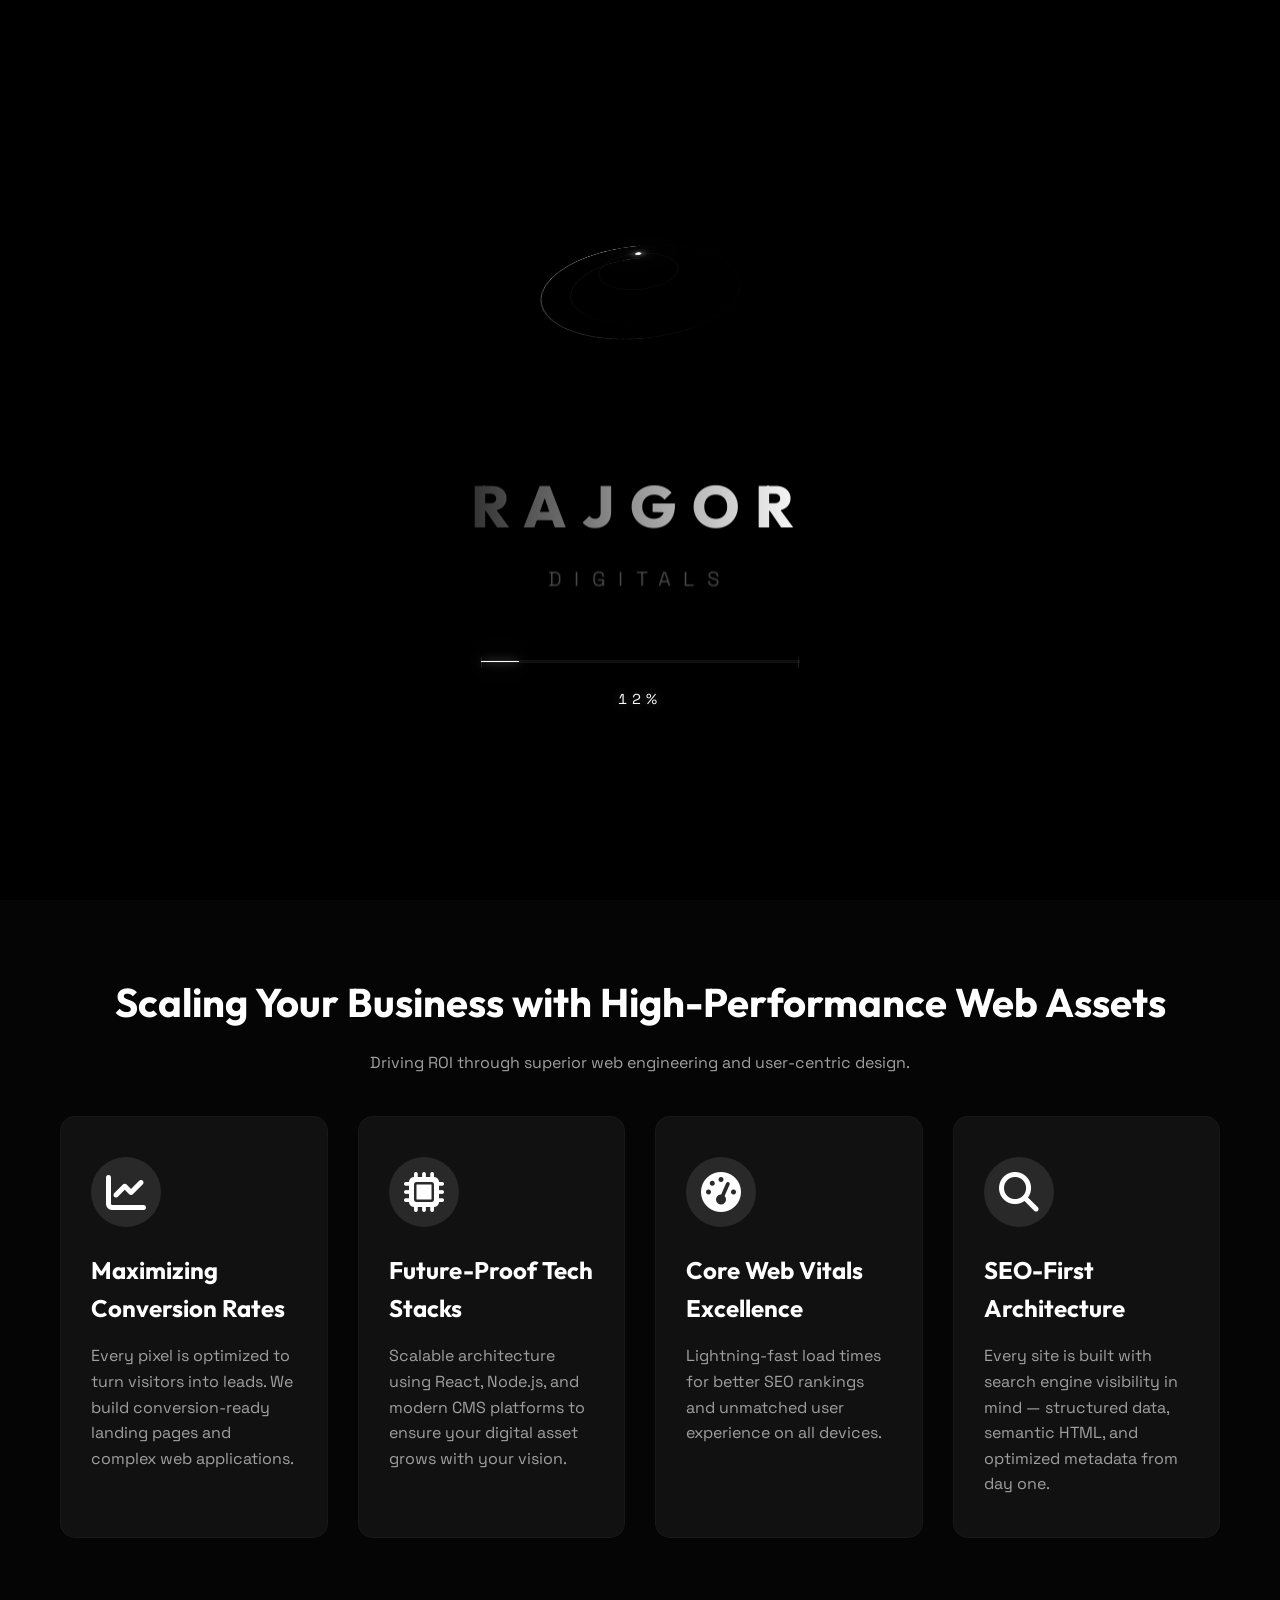
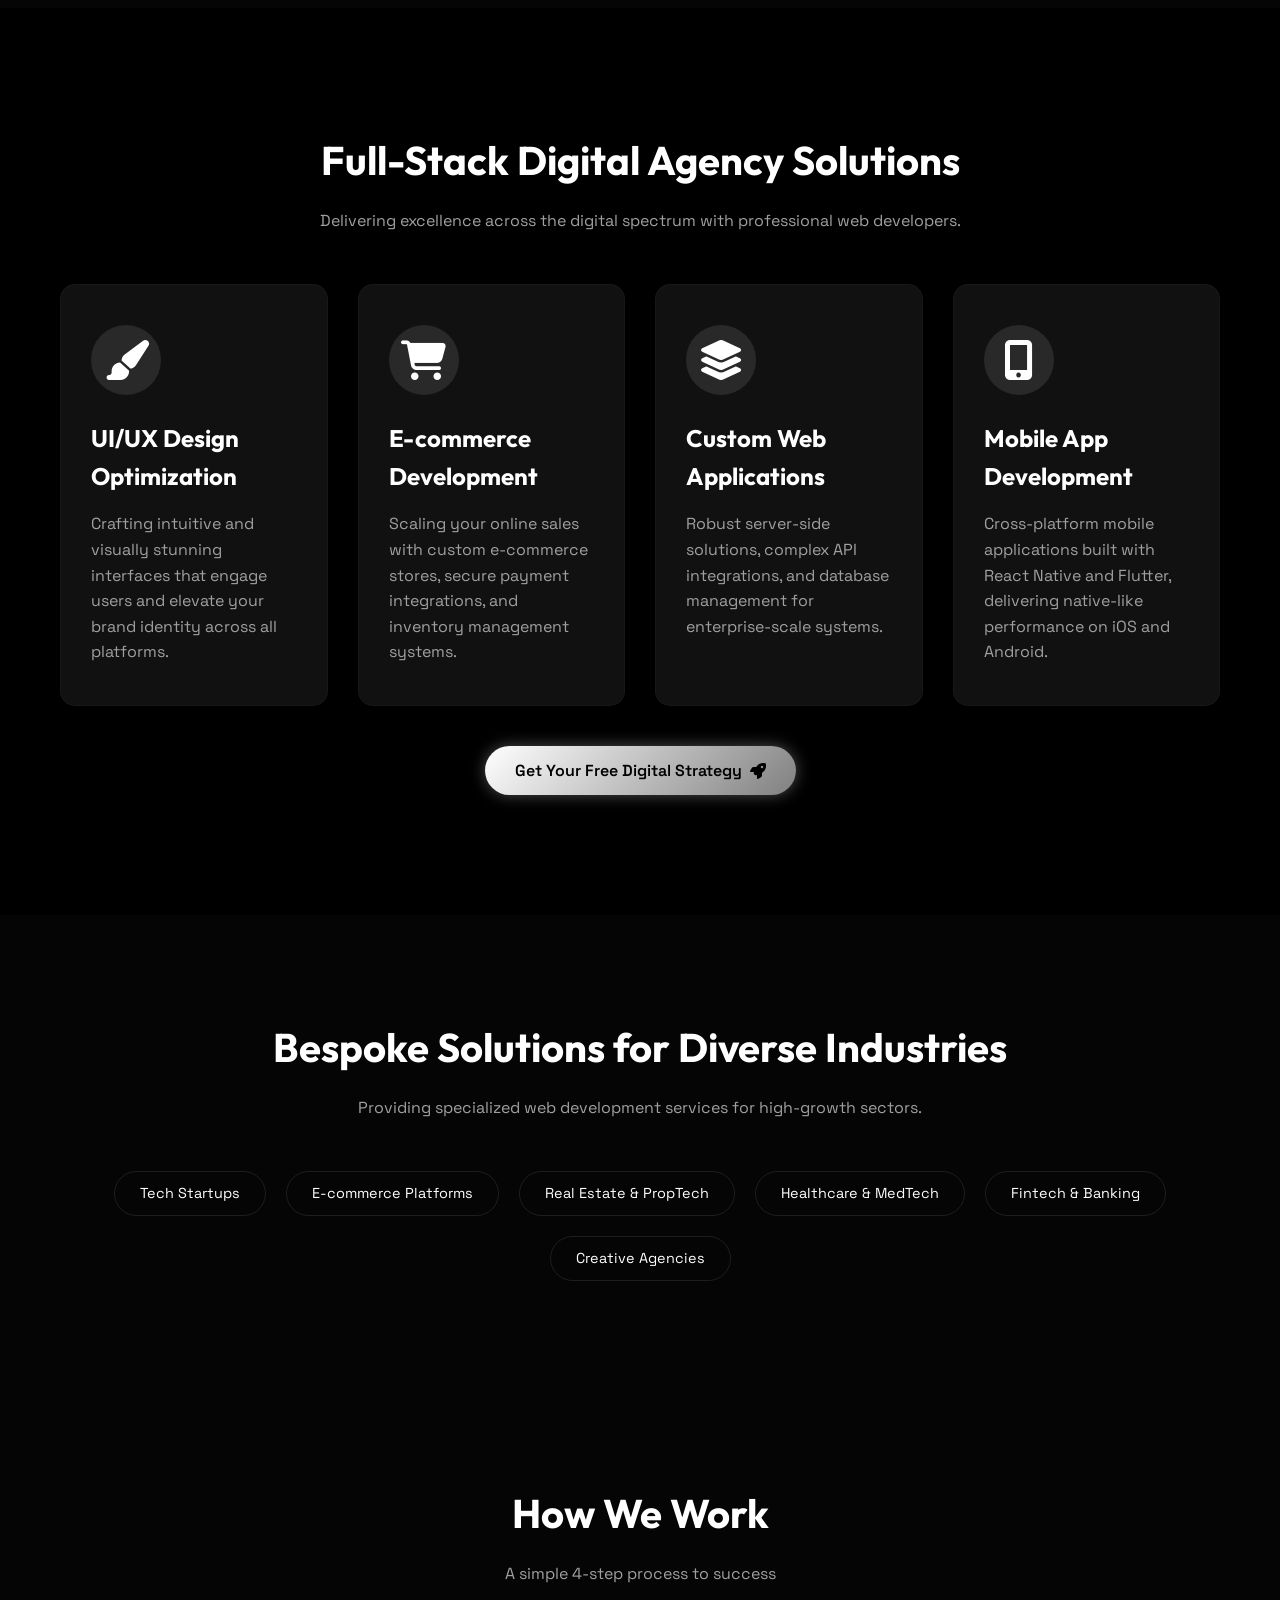
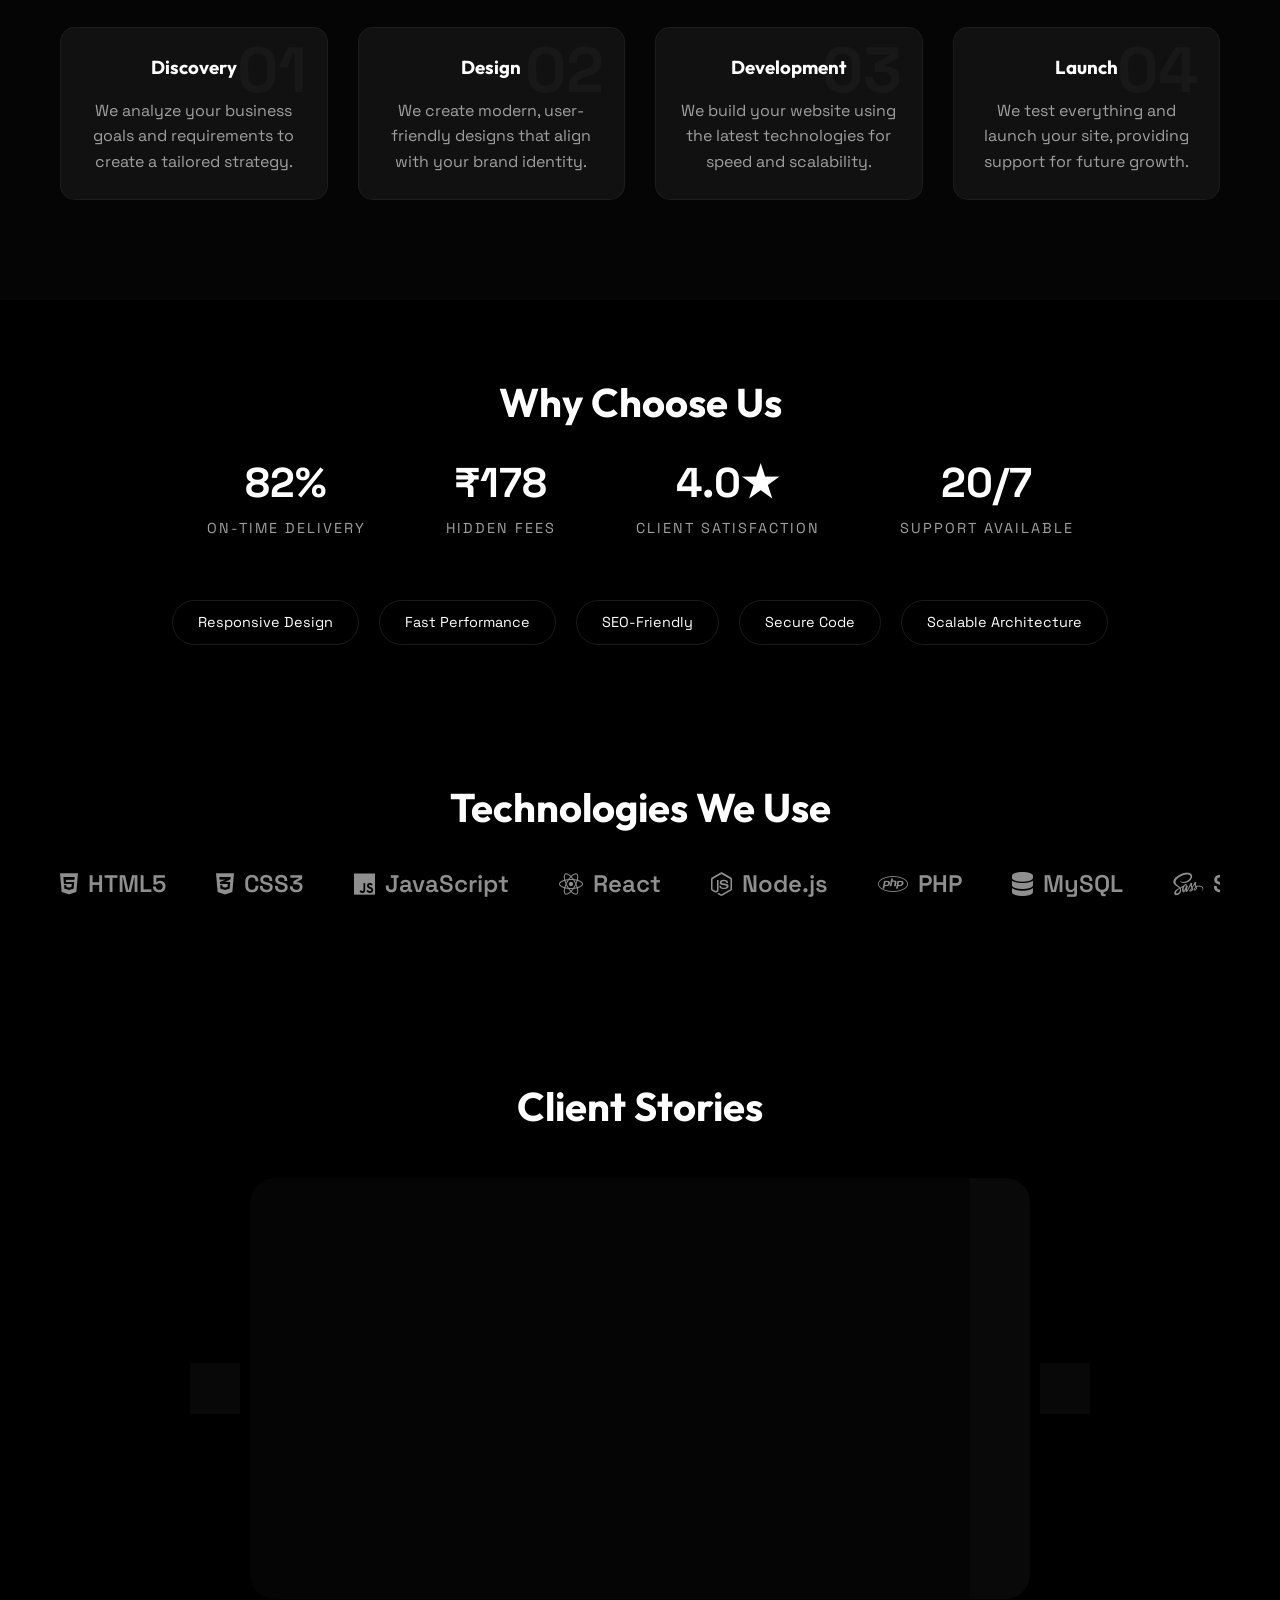
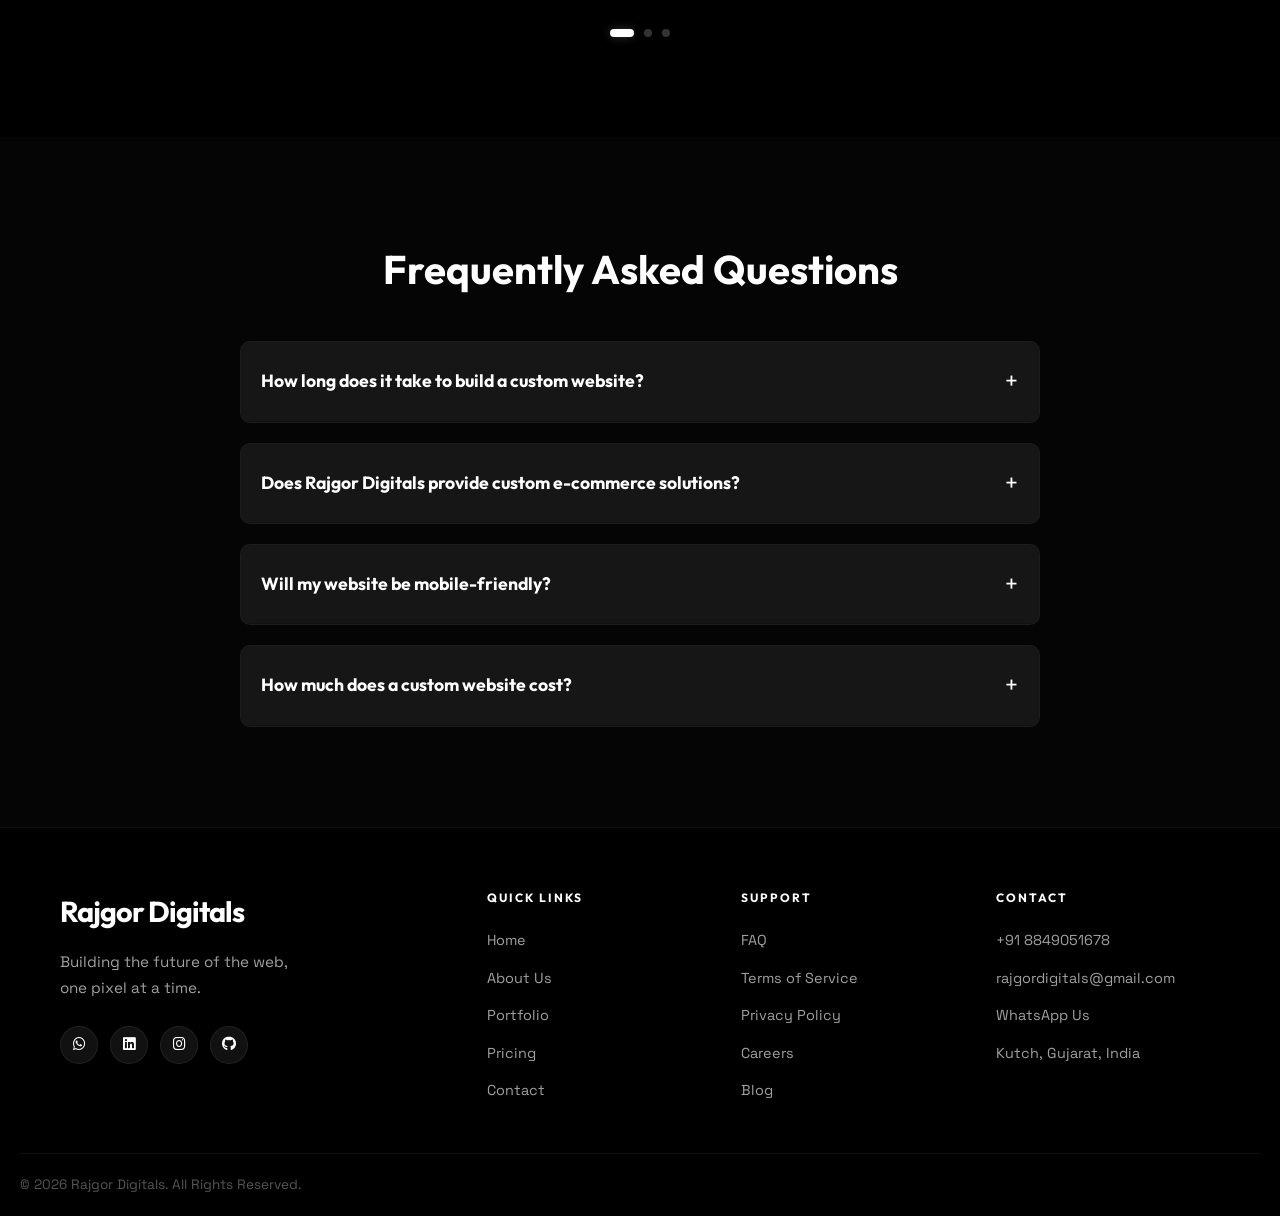
==== commit 391ce9bb: "clean rajgor digitals" ====
--- a/index.html
+++ b/index.html
@@ -6,7 +6,8 @@
     <meta name="viewport" content="width=device-width, initial-scale=1.0">
     <link rel="alternate" hreflang="en-IN" href="https://rajgordigitals.in/">
     <link rel="alternate" hreflang="en" href="https://rajgordigitals.in/">
-    <meta name="description" content="Looking for professional web developers? Rajgor Digitals is a custom website development company building fast, secure, and scalable solutions for businesses. Get a free audit!">
+    <meta name="description"
+        content="Looking for professional web developers? Rajgor Digitals is a custom website development company building fast, secure, and scalable solutions for businesses. Get a free audit!">
     <title>Custom Website Development Company | Rajgor Digitals</title>
     <link rel="icon" type="image/png" sizes="32x32" href="images/logo.png">
     <link rel="shortcut icon" href="images/logo.png">
@@ -18,20 +19,24 @@
     <meta property="og:type" content="website">
     <meta property="og:url" content="https://rajgordigitals.in/">
     <meta property="og:title" content="Custom Website Development Company | Rajgor Digitals">
-    <meta property="og:description" content="Looking for professional web developers? Rajgor Digitals is a custom website development company building fast, secure, and scalable solutions for businesses. Get a free audit!">
+    <meta property="og:description"
+        content="Looking for professional web developers? Rajgor Digitals is a custom website development company building fast, secure, and scalable solutions for businesses. Get a free audit!">
     <meta property="og:image" content="https://rajgordigitals.in/images/logo.webp">
 
     <!-- Twitter -->
     <meta property="twitter:card" content="summary_large_image">
     <meta property="twitter:url" content="https://rajgordigitals.in/">
     <meta property="twitter:title" content="Custom Website Development Company | Rajgor Digitals">
-    <meta property="twitter:description" content="Looking for professional web developers? Rajgor Digitals is a custom website development company building fast, secure, and scalable solutions for businesses. Get a free audit!">
+    <meta property="twitter:description"
+        content="Looking for professional web developers? Rajgor Digitals is a custom website development company building fast, secure, and scalable solutions for businesses. Get a free audit!">
     <meta property="twitter:image" content="https://rajgordigitals.in/images/logo.webp">
 
     <!-- Google Fonts -->
     <link rel="preconnect" href="https://fonts.googleapis.com">
     <link rel="preconnect" href="https://fonts.gstatic.com" crossorigin>
-    <link href="https://fonts.googleapis.com/css2?family=Outfit:wght@300;400;500;600;700;800&family=Space+Grotesk:wght@300;400;500;600;700&display=swap" rel="stylesheet">
+    <link
+        href="https://fonts.googleapis.com/css2?family=Outfit:wght@300;400;500;600;700;800&family=Space+Grotesk:wght@300;400;500;600;700&display=swap"
+        rel="stylesheet">
 
     <!-- FontAwesome -->
     <link rel="stylesheet" href="libs/font-awesome/css/all.min.css">
@@ -127,16 +132,6 @@
 </head>
 
 <body>
-    <!-- Scroll Progress Bar -->
-    <div class="scroll-progress-bar"></div>
-
-    <!-- Ambient Background Blobs -->
-    <div class="ambient-blobs">
-        <div class="blob blob-1"></div>
-        <div class="blob blob-2"></div>
-        <div class="blob blob-3"></div>
-    </div>
-
     <!-- Preloader -->
     <div id="preloader">
         <div class="preloader-content">
@@ -196,14 +191,15 @@
     <header class="hero" id="home">
         <div class="hero-bg" id="hero-canvas"></div>
         <div class="container hero-content">
-            <h1 class="hero-title word-reveal-container">
-                <span class="word-mask"><span class="word-reveal">Professional</span></span>
-                <span class="word-mask"><span class="word-reveal gradient-text">Website</span></span>
-                <span class="word-mask"><span class="word-reveal gradient-text">Development</span></span>
-                <span class="word-mask"><span class="word-reveal gradient-text">Company</span></span>
+            <h1 class="hero-title">
+                Professional <span class="gradient-text">Website Development Company</span>
             </h1>
             <p class="hero-subtitle">
-                We partner with brands and startups to engineer professional web solutions. Meet our <a href="about.html" style="color: var(--primary-color);">professional web developers</a>, explore our custom <a href="pricing.html" style="color: var(--primary-color);">web development packages</a>, or browse our <a href="portfolio.html" style="color: var(--primary-color);">featured web portfolio</a> to scale your digital vision.
+                We partner with brands and startups to engineer professional web solutions. Meet our <a
+                    href="about.html" style="color: var(--primary-color);">professional web developers</a>, explore our
+                custom <a href="pricing.html" style="color: var(--primary-color);">web development packages</a>, or
+                browse our <a href="portfolio.html" style="color: var(--primary-color);">featured web portfolio</a> to
+                scale your digital vision.
             </p>
             <div class="hero-btns">
                 <a href="contact.html" class="btn btn-primary">Get Your Free Website Audit <i
@@ -410,13 +406,14 @@
     <section class="testimonials" id="testimonials">
         <div class="container" style="position: relative; max-width: 960px;">
             <h2 class="section-title reveal-up">Client Stories</h2>
-            
+
             <div class="testimonial-slider-wrapper reveal-up">
                 <div class="testimonial-slider-container">
                     <div class="testimonial-track">
-                        
+
                         <div class="testimonial-card active">
-                            <p class="quote">"Rajgor Digitals transformed our outdated site into a modern masterpiece. Their attention to detail is unmatched."</p>
+                            <p class="quote">"Rajgor Digitals transformed our outdated site into a modern masterpiece.
+                                Their attention to detail is unmatched."</p>
                             <div class="client-info">
                                 <div class="client-avatar client-avatar-initials">MB</div>
                                 <div>
@@ -427,7 +424,9 @@
                         </div>
 
                         <div class="testimonial-card">
-                            <p class="quote">"Rajgor Digitals designed a premium online presence for New Akshat Fashion. Thanks to their custom web engineering, we are now visible online, and the user feedback has been incredible!"</p>
+                            <p class="quote">"Rajgor Digitals designed a premium online presence for New Akshat Fashion.
+                                Thanks to their custom web engineering, we are now visible online, and the user feedback
+                                has been incredible!"</p>
                             <div class="client-info">
                                 <div class="client-avatar client-avatar-initials">AR</div>
                                 <div>
@@ -439,7 +438,9 @@
 
 
                         <div class="testimonial-card">
-                            <p class="quote">"Rajgor Digitals built a clean, professional website for Parth Groups that perfectly reflects our brand. Their process was smooth, communication was excellent, and the end result exceeded our expectations!"</p>
+                            <p class="quote">"Rajgor Digitals built a clean, professional website for Parth Groups that
+                                perfectly reflects our brand. Their process was smooth, communication was excellent, and
+                                the end result exceeded our expectations!"</p>
                             <div class="client-info">
                                 <div class="client-avatar client-avatar-initials">PG</div>
                                 <div>
@@ -448,13 +449,15 @@
                                 </div>
                             </div>
                         </div>
-                        
+
                     </div>
                 </div>
 
                 <!-- Navigation Arrows -->
-                <button class="slider-btn prev-btn" aria-label="Previous Testimonial"><i class="fas fa-chevron-left"></i></button>
-                <button class="slider-btn next-btn" aria-label="Next Testimonial"><i class="fas fa-chevron-right"></i></button>
+                <button class="slider-btn prev-btn" aria-label="Previous Testimonial"><i
+                        class="fas fa-chevron-left"></i></button>
+                <button class="slider-btn next-btn" aria-label="Next Testimonial"><i
+                        class="fas fa-chevron-right"></i></button>
             </div>
 
             <!-- Dots Indicators -->
@@ -503,7 +506,9 @@
                         <h3>How much does a custom website cost?</h3>
                     </div>
                     <div class="faq-answer">
-                        <p>Our plans start from ₹3,999 for a starter site. Pricing depends on the number of pages, features, and complexity. View our <a href="pricing.html" style="color: #fff; text-decoration: underline;">transparent pricing plans</a>.</p>
+                        <p>Our plans start from ₹3,999 for a starter site. Pricing depends on the number of pages,
+                            features, and complexity. View our <a href="pricing.html"
+                                style="color: #fff; text-decoration: underline;">transparent pricing plans</a>.</p>
                     </div>
                 </div>
             </div>
@@ -517,10 +522,14 @@
                 <a href="index.html" class="logo">Rajgor <span class="accent">Digitals</span></a>
                 <p>Building the future of the web,<br>one pixel at a time.</p>
                 <div class="footer-social">
-                    <a href="https://wa.me/918849051678?text=Hello%20Rajgor%20Digitals,%20I%20am%20interested%20in%20your%20web%20development%20services." target="_blank" rel="noopener noreferrer"><i class="fab fa-whatsapp"></i></a>
-                    <a href="https://www.linkedin.com/in/rajgordigitals" target="_blank" rel="noopener noreferrer"><i class="fab fa-linkedin"></i></a>
-                    <a href="https://www.instagram.com/rajgordigitals/" target="_blank" rel="noopener noreferrer"><i class="fab fa-instagram"></i></a>
-                    <a href="https://github.com/Rajgor-Digitals" target="_blank" rel="noopener noreferrer"><i class="fab fa-github"></i></a>
+                    <a href="https://wa.me/918849051678?text=Hello%20Rajgor%20Digitals,%20I%20am%20interested%20in%20your%20web%20development%20services."
+                        target="_blank" rel="noopener noreferrer"><i class="fab fa-whatsapp"></i></a>
+                    <a href="https://www.linkedin.com/in/rajgordigitals" target="_blank" rel="noopener noreferrer"><i
+                            class="fab fa-linkedin"></i></a>
+                    <a href="https://www.instagram.com/rajgordigitals/" target="_blank" rel="noopener noreferrer"><i
+                            class="fab fa-instagram"></i></a>
+                    <a href="https://github.com/Rajgor-Digitals" target="_blank" rel="noopener noreferrer"><i
+                            class="fab fa-github"></i></a>
                 </div>
             </div>
             <div class="footer-links">
@@ -549,7 +558,8 @@
                     <ul>
                         <li><a href="tel:+918849051678">+91 8849051678</a></li>
                         <li><a href="mailto:rajgordigitals@gmail.com">rajgordigitals@gmail.com</a></li>
-                        <li><a href="https://wa.me/918849051678" target="_blank" rel="noopener noreferrer">WhatsApp Us</a></li>
+                        <li><a href="https://wa.me/918849051678" target="_blank" rel="noopener noreferrer">WhatsApp
+                                Us</a></li>
                         <li><span>Kutch, Gujarat, India</span></li>
                     </ul>
                 </div>
@@ -564,4 +574,4 @@
     <script src="script.js" defer></script>
 </body>
 
-</html>
+</html>
--- a/css/base.css
+++ b/css/base.css
@@ -29,13 +29,26 @@
     overflow: hidden;
     perspective: 1200px;
 }
+
 #preloader.loaded {
     animation: preExit 1.4s cubic-bezier(0.76, 0, 0.24, 1) forwards;
 }
+
 @keyframes preExit {
-    0%   { transform: scale(1); filter: blur(0); opacity: 1; }
-    100% { transform: scale(1.2); filter: blur(40px); opacity: 0; pointer-events: none; }
-}
+    0% {
+        transform: scale(1);
+        filter: blur(0);
+        opacity: 1;
+    }
+
+    100% {
+        transform: scale(1.2);
+        filter: blur(40px);
+        opacity: 0;
+        pointer-events: none;
+    }
+}
+
 .preloader-content {
     display: flex;
     flex-direction: column;
@@ -44,6 +57,7 @@
     position: relative;
     transform-style: preserve-3d;
 }
+
 .spinner-container {
     position: relative;
     width: 200px;
@@ -54,55 +68,78 @@
     transform: rotateX(55deg) rotateY(-5deg);
     transform-style: preserve-3d;
 }
+
 .ring {
     position: absolute;
     border-radius: 50%;
     will-change: transform;
     transform-style: preserve-3d;
 }
+
 .ring-outer {
-    width: 200px; height: 200px;
+    width: 200px;
+    height: 200px;
     background: conic-gradient(from 0deg, transparent 40%, #ffffff);
     -webkit-mask: radial-gradient(farthest-side, transparent calc(100% - 1.5px), #000 100%);
     mask: radial-gradient(farthest-side, transparent calc(100% - 1.5px), #000 100%);
     animation: spin3D 3s cubic-bezier(0.68, -0.6, 0.32, 1.6) infinite;
-    box-shadow: 0 0 20px rgba(255,255,255,0.2);
-}
+    box-shadow: 0 0 20px rgba(255, 255, 255, 0.2);
+}
+
 .ring-middle {
-    width: 140px; height: 140px;
-    background: conic-gradient(from 0deg, transparent 50%, rgba(255,255,255,0.4));
+    width: 140px;
+    height: 140px;
+    background: conic-gradient(from 0deg, transparent 50%, rgba(255, 255, 255, 0.4));
     -webkit-mask: radial-gradient(farthest-side, transparent calc(100% - 1px), #000 100%);
     mask: radial-gradient(farthest-side, transparent calc(100% - 1px), #000 100%);
     animation: spin3D 2.2s cubic-bezier(0.5, 0, 0.5, 1) infinite reverse;
     opacity: 0.7;
 }
+
 .ring-inner {
-    width: 80px; height: 80px;
-    border: 1px solid rgba(255,255,255,0.05);
+    width: 80px;
+    height: 80px;
+    border: 1px solid rgba(255, 255, 255, 0.05);
     transform: translateZ(20px);
 }
+
 .ring-inner::after {
     content: '';
-    width: 6px; height: 6px;
+    width: 6px;
+    height: 6px;
     background: #fff;
     border-radius: 50%;
-    box-shadow: 0 0 10px #fff, 0 0 25px #fff, 0 0 50px rgba(255,255,255,0.5);
+    box-shadow: 0 0 10px #fff, 0 0 25px #fff, 0 0 50px rgba(255, 255, 255, 0.5);
     position: absolute;
     top: -3px;
     left: calc(50% - 3px);
     animation: spin3D 1.2s cubic-bezier(0.4, 0, 0.2, 1) infinite;
     transform-origin: center 43px;
 }
+
 @keyframes spin3D {
-    from { transform: rotateZ(0deg); }
-    to   { transform: rotateZ(360deg); }
-}
-.pre-brand { text-align: center; transform: translateZ(50px); }
+    from {
+        transform: rotateZ(0deg);
+    }
+
+    to {
+        transform: rotateZ(360deg);
+    }
+}
+
+.pre-brand {
+    text-align: center;
+    transform: translateZ(50px);
+}
+
 .pre-name {
     font-family: 'Outfit', sans-serif;
-    font-size: 3.5rem; font-weight: 800;
-    letter-spacing: 15px; color: #fff;
-    text-transform: uppercase; display: block;
+    font-size: 3.5rem;
+    font-weight: 800;
+    letter-spacing: 15px;
+    color: #fff;
+    text-transform: uppercase;
+    display: block;
     margin-bottom: 10px;
     background: linear-gradient(90deg, #333, #fff, #333);
     background-size: 200% auto;
@@ -111,101 +148,228 @@
     animation: textShimmer 4s linear infinite, fadeInUp 1.2s cubic-bezier(0.16, 1, 0.3, 1) forwards 0.4s;
     opacity: 0;
 }
+
 .pre-surname {
     font-family: 'Space Grotesk', sans-serif;
-    font-size: 1.2rem; font-weight: 300;
-    color: rgba(255,255,255,0.35);
-    letter-spacing: 12px; text-transform: uppercase;
+    font-size: 1.2rem;
+    font-weight: 300;
+    color: rgba(255, 255, 255, 0.35);
+    letter-spacing: 12px;
+    text-transform: uppercase;
     opacity: 0;
     animation: fadeIn 1.5s ease forwards 1s;
 }
+
 @keyframes textShimmer {
-    0%   { background-position: -200% center; }
-    100% { background-position:  200% center; }
-}
+    0% {
+        background-position: -200% center;
+    }
+
+    100% {
+        background-position: 200% center;
+    }
+}
+
 .pre-progress-wrap {
-    width: 320px; display: flex; flex-direction: column;
-    align-items: center; gap: 25px;
-    opacity: 0; animation: fadeIn 1.2s ease forwards 1.4s;
-}
+    width: 320px;
+    display: flex;
+    flex-direction: column;
+    align-items: center;
+    gap: 25px;
+    opacity: 0;
+    animation: fadeIn 1.2s ease forwards 1.4s;
+}
+
 .pre-bar-bg {
-    width: 100%; height: 3px;
-    background: rgba(255,255,255,0.05);
-    position: relative; border-radius: 4px;
-    border: 1px solid rgba(255,255,255,0.02);
-}
-.pre-bar-bg::before, .pre-bar-bg::after {
-    content: ''; position: absolute;
-    top: -4px; width: 1px; height: 11px;
-    background: rgba(255,255,255,0.1);
-}
-.pre-bar-bg::before { left: 0; }
-.pre-bar-bg::after  { right: 0; }
+    width: 100%;
+    height: 3px;
+    background: rgba(255, 255, 255, 0.05);
+    position: relative;
+    border-radius: 4px;
+    border: 1px solid rgba(255, 255, 255, 0.02);
+}
+
+.pre-bar-bg::before,
+.pre-bar-bg::after {
+    content: '';
+    position: absolute;
+    top: -4px;
+    width: 1px;
+    height: 11px;
+    background: rgba(255, 255, 255, 0.1);
+}
+
+.pre-bar-bg::before {
+    left: 0;
+}
+
+.pre-bar-bg::after {
+    right: 0;
+}
+
 .pre-bar-fill {
-    position: absolute; top: 0; left: 0;
-    height: 100%; width: 0%;
+    position: absolute;
+    top: 0;
+    left: 0;
+    height: 100%;
+    width: 0%;
     background: #fff;
-    box-shadow: 0 0 10px rgba(255,255,255,0.8), 0 0 30px rgba(255,255,255,0.4);
+    box-shadow: 0 0 10px rgba(255, 255, 255, 0.8), 0 0 30px rgba(255, 255, 255, 0.4);
     transition: width 0.8s cubic-bezier(0.25, 1, 0.5, 1);
-    border-radius: 4px; overflow: hidden;
-}
+    border-radius: 4px;
+    overflow: hidden;
+}
+
 .pre-bar-fill::after {
-    content: ''; position: absolute; inset: 0;
-    background: linear-gradient(90deg, transparent 0%, rgba(255,255,255,0.4) 50%, transparent 100%);
-    width: 40px; animation: barShimmer 1.5s infinite;
-}
+    content: '';
+    position: absolute;
+    inset: 0;
+    background: linear-gradient(90deg, transparent 0%, rgba(255, 255, 255, 0.4) 50%, transparent 100%);
+    width: 40px;
+    animation: barShimmer 1.5s infinite;
+}
+
 @keyframes barShimmer {
-    0%   { transform: translateX(-100%); }
-    100% { transform: translateX(400%); }
-}
+    0% {
+        transform: translateX(-100%);
+    }
+
+    100% {
+        transform: translateX(400%);
+    }
+}
+
 .pre-percent {
     font-family: 'Space Grotesk', sans-serif;
-    font-size: 0.9rem; font-weight: 400; color: #fff;
+    font-size: 0.9rem;
+    font-weight: 400;
+    color: #fff;
     letter-spacing: 5px;
-    text-shadow: 0 0 10px rgba(255,255,255,0.3);
+    text-shadow: 0 0 10px rgba(255, 255, 255, 0.3);
     font-variant-numeric: tabular-nums;
 }
+
 @media (max-width: 768px) {
-    .spinner-container { width: 140px; height: 140px; }
-    .ring-outer  { width: 140px; height: 140px; }
-    .ring-middle { width: 100px; height: 100px; }
-    .ring-inner  { width: 60px;  height: 60px;  }
-    .ring-inner::after { transform-origin: center 33px; }
-    .pre-name    { font-size: 2.4rem; letter-spacing: 10px; }
-    .pre-surname { font-size: 0.9rem; letter-spacing: 8px; }
-    .pre-progress-wrap { width: 220px; }
+    .spinner-container {
+        width: 140px;
+        height: 140px;
+    }
+
+    .ring-outer {
+        width: 140px;
+        height: 140px;
+    }
+
+    .ring-middle {
+        width: 100px;
+        height: 100px;
+    }
+
+    .ring-inner {
+        width: 60px;
+        height: 60px;
+    }
+
+    .ring-inner::after {
+        transform-origin: center 33px;
+    }
+
+    .pre-name {
+        font-size: 2.4rem;
+        letter-spacing: 10px;
+    }
+
+    .pre-surname {
+        font-size: 0.9rem;
+        letter-spacing: 8px;
+    }
+
+    .pre-progress-wrap {
+        width: 220px;
+    }
 }
 
 /* ---------- Global Reset ---------- */
-* { margin: 0; padding: 0; box-sizing: border-box; }
-html { overflow-x: hidden; scroll-behavior: smooth; }
+* {
+    margin: 0;
+    padding: 0;
+    box-sizing: border-box;
+}
+
+html {
+    overflow-x: hidden;
+    scroll-behavior: smooth;
+}
+
 body {
     background-color: var(--bg-color);
     color: var(--text-color);
     font-family: var(--font-body);
-    font-size: 16px; line-height: 1.6;
-    overflow-x: hidden; width: 100%; margin: 0; padding: 0;
-}
-h1,h2,h3,h4,h5,h6 { font-family: var(--font-heading); color: #fff; font-weight: 700; }
-a { text-decoration: none; color: inherit; transition: var(--transition-fast); }
-ul { list-style: none; }
-.container { max-width: 1200px; margin: 0 auto; padding: 0 20px; }
+    font-size: 16px;
+    line-height: 1.6;
+    overflow-x: hidden;
+    width: 100%;
+    margin: 0;
+    padding: 0;
+}
+
+h1,
+h2,
+h3,
+h4,
+h5,
+h6 {
+    font-family: var(--font-heading);
+    color: #fff;
+    font-weight: 700;
+}
+
+a {
+    text-decoration: none;
+    color: inherit;
+    transition: var(--transition-fast);
+}
+
+ul {
+    list-style: none;
+}
+
+.container {
+    max-width: 1200px;
+    margin: 0 auto;
+    padding: 0 20px;
+}
 
 /* ---------- Custom Cursor ---------- */
-.cursor-dot, .cursor-outline {
-    position: fixed; top: 0; left: 0;
-    transform: translate(-50%,-50%);
-    border-radius: 50%; z-index: 9999; pointer-events: none;
-}
-.cursor-dot    { width: 5px; height: 5px; background-color: var(--primary-color); }
+.cursor-dot,
 .cursor-outline {
-    width: 30px; height: 30px;
+    position: fixed;
+    top: 0;
+    left: 0;
+    transform: translate(-50%, -50%);
+    border-radius: 50%;
+    z-index: 9999;
+    pointer-events: none;
+}
+
+.cursor-dot {
+    width: 5px;
+    height: 5px;
+    background-color: var(--primary-color);
+}
+
+.cursor-outline {
+    width: 30px;
+    height: 30px;
     border: 1px solid var(--primary-color);
     transition: width 0.2s, height 0.2s, background-color 0.2s;
 }
 
 /* ---------- Utility Classes ---------- */
-.accent { color: var(--primary-color); }
+.accent {
+    color: var(--primary-color);
+}
+
 .gradient-text {
     background: var(--gradient-main);
     -webkit-background-clip: text;
@@ -213,88 +377,216 @@
     -webkit-text-fill-color: transparent;
     display: inline-block;
 }
+
 .section-title {
-    font-size: 2.5rem; margin-bottom: 1rem;
-    text-align: center; word-wrap: break-word; overflow-wrap: break-word;
-}
-.section-subtitle { text-align: center; color: var(--text-muted); margin-bottom: 2rem; }
+    font-size: 2.5rem;
+    margin-bottom: 1rem;
+    text-align: center;
+    word-wrap: break-word;
+    overflow-wrap: break-word;
+}
+
+.section-subtitle {
+    text-align: center;
+    color: var(--text-muted);
+    margin-bottom: 2rem;
+}
 
 /* ---------- Buttons ---------- */
 .btn {
-    display: inline-flex; align-items: center; gap: 0.5rem;
-    padding: 12px 30px; border-radius: 50px;
-    font-weight: 600; font-size: 1rem; cursor: pointer;
-    border: none; transition: transform 0.3s ease, box-shadow 0.3s ease;
-}
+    display: inline-flex;
+    align-items: center;
+    gap: 0.5rem;
+    padding: 12px 30px;
+    border-radius: 50px;
+    font-weight: 600;
+    font-size: 1rem;
+    cursor: pointer;
+    border: none;
+    transition: transform 0.3s ease, box-shadow 0.3s ease;
+}
+
 .btn-primary {
-    background: var(--gradient-main); color: #000;
-    box-shadow: 0 0 15px rgba(255,255,255,0.3);
-}
-.btn-primary:hover { transform: translateY(-2px); box-shadow: 0 0 25px rgba(255,255,255,0.5); color: #000; }
+    background: var(--gradient-main);
+    color: #000;
+    box-shadow: 0 0 15px rgba(255, 255, 255, 0.3);
+}
+
+.btn-primary:hover {
+    transform: translateY(-2px);
+    box-shadow: 0 0 25px rgba(255, 255, 255, 0.5);
+    color: #000;
+}
+
 .btn-secondary {
-    background: rgba(255,255,255,0.05); color: #fff;
+    background: rgba(255, 255, 255, 0.05);
+    color: #fff;
     backdrop-filter: blur(10px);
-    border: 1px solid rgba(255,255,255,0.2);
-}
-.btn-secondary:hover { background: rgba(255,255,255,0.15); border-color: rgba(255,255,255,0.4); transform: translateY(-2px); }
-.btn-block { width: 100%; justify-content: center; }
+    border: 1px solid rgba(255, 255, 255, 0.2);
+}
+
+.btn-secondary:hover {
+    background: rgba(255, 255, 255, 0.15);
+    border-color: rgba(255, 255, 255, 0.4);
+    transform: translateY(-2px);
+}
+
+.btn-block {
+    width: 100%;
+    justify-content: center;
+}
 
 /* ---------- Navbar ---------- */
 .navbar {
-    position: fixed; top: 0; width: 100%;
-    padding: 20px 0; z-index: 1000;
+    position: fixed;
+    top: 0;
+    width: 100%;
+    padding: 20px 0;
+    z-index: 1000;
     transition: background 0.3s ease, padding 0.3s ease;
     backdrop-filter: blur(10px);
-    background: rgba(5,5,5,0.7);
-}
-.navbar.scrolled { padding: 15px 0; background: rgba(5,5,5,0.9); border-bottom: 1px solid rgba(255,255,255,0.05); }
-.nav-container { display: flex; justify-content: space-between; align-items: center; }
-.logo { font-size: 1.8rem; font-weight: 700; font-family: var(--font-heading); letter-spacing: -1px; }
-.nav-links { display: flex; gap: 30px; align-items: center; }
-.nav-link { font-size: 0.95rem; font-weight: 500; position: relative; }
+    background: rgba(5, 5, 5, 0.7);
+}
+
+.navbar.scrolled {
+    padding: 15px 0;
+    background: rgba(5, 5, 5, 0.9);
+    border-bottom: 1px solid rgba(255, 255, 255, 0.05);
+}
+
+.nav-container {
+    display: flex;
+    justify-content: space-between;
+    align-items: center;
+}
+
+.logo {
+    font-size: 1.8rem;
+    font-weight: 700;
+    font-family: var(--font-heading);
+    letter-spacing: -1px;
+}
+
+.nav-links {
+    display: flex;
+    gap: 30px;
+    align-items: center;
+}
+
+.nav-link {
+    font-size: 0.95rem;
+    font-weight: 500;
+    position: relative;
+}
+
 .nav-link::after {
-    content: ''; position: absolute; width: 0; height: 2px;
-    bottom: -5px; left: 0; background: var(--primary-color);
+    content: '';
+    position: absolute;
+    width: 0;
+    height: 2px;
+    bottom: -5px;
+    left: 0;
+    background: var(--primary-color);
     transition: width 0.3s ease;
 }
-.nav-link:hover::after { width: 100%; }
+
+.nav-link:hover::after {
+    width: 100%;
+}
+
 .nav-link.contact-btn {
-    padding: 8px 20px; border: 1px solid var(--primary-color);
-    border-radius: 20px; color: var(--primary-color);
-}
-.nav-link.contact-btn:hover { background: var(--primary-color); color: #000; }
-.nav-link.contact-btn::after { display: none; }
+    padding: 8px 20px;
+    border: 1px solid var(--primary-color);
+    border-radius: 20px;
+    color: var(--primary-color);
+}
+
+.nav-link.contact-btn:hover {
+    background: var(--primary-color);
+    color: #000;
+}
+
+.nav-link.contact-btn::after {
+    display: none;
+}
 
 /* ---------- Hamburger ---------- */
-.hamburger { display: none; cursor: pointer; flex-direction: column; gap: 5px; z-index: 1001; }
-.line { width: 25px; height: 2px; background-color: #fff; transition: 0.3s; }
-.hamburger.active .line:nth-child(1) { transform: translateY(7px) rotate(45deg); }
-.hamburger.active .line:nth-child(2) { opacity: 0; }
-.hamburger.active .line:nth-child(3) { transform: translateY(-7px) rotate(-45deg); }
+.hamburger {
+    display: none;
+    cursor: pointer;
+    flex-direction: column;
+    gap: 5px;
+    z-index: 1001;
+}
+
+.line {
+    width: 25px;
+    height: 2px;
+    background-color: #fff;
+    transition: 0.3s;
+}
+
+.hamburger.active .line:nth-child(1) {
+    transform: translateY(7px) rotate(45deg);
+}
+
+.hamburger.active .line:nth-child(2) {
+    opacity: 0;
+}
+
+.hamburger.active .line:nth-child(3) {
+    transform: translateY(-7px) rotate(-45deg);
+}
 
 /* ---------- Mobile Menu ---------- */
 .mobile-menu {
-    position: fixed; top: 0; left: 0;
-    width: 100%; height: 100vh; max-height: 0;
+    position: fixed;
+    top: 0;
+    left: 0;
+    width: 100%;
+    height: 100vh;
+    max-height: 0;
     overflow: hidden;
-    background: rgba(5,5,5,0.98);
+    background: rgba(5, 5, 5, 0.98);
     backdrop-filter: blur(20px);
     -webkit-backdrop-filter: blur(20px);
     z-index: 999;
-    display: flex; flex-direction: column;
-    align-items: center; justify-content: center;
+    display: flex;
+    flex-direction: column;
+    align-items: center;
+    justify-content: center;
     gap: 10px;
-    transition: all 0.5s cubic-bezier(0.4,0,0.2,1);
-    padding: 0 20px; opacity: 0;
-}
-.mobile-menu.active { max-height: 100vh; padding: 40px 20px; opacity: 1; }
+    transition: all 0.5s cubic-bezier(0.4, 0, 0.2, 1);
+    padding: 0 20px;
+    opacity: 0;
+}
+
+.mobile-menu.active {
+    max-height: 100vh;
+    padding: 40px 20px;
+    opacity: 1;
+}
+
 .mobile-link {
-    font-size: 1.5rem; font-weight: 600;
-    padding: 15px 0; width: 100%; text-align: center;
+    font-size: 1.5rem;
+    font-weight: 600;
+    padding: 15px 0;
+    width: 100%;
+    text-align: center;
     transition: color 0.3s ease, transform 0.3s ease;
 }
-.mobile-link:hover { color: var(--primary-color); transform: scale(1.1); background: rgba(255,255,255,0.03); }
-.mobile-link.accent-color { color: var(--primary-color); font-weight: 600; margin-top: 5px; }
+
+.mobile-link:hover {
+    color: var(--primary-color);
+    transform: scale(1.1);
+    background: rgba(255, 255, 255, 0.03);
+}
+
+.mobile-link.accent-color {
+    color: var(--primary-color);
+    font-weight: 600;
+    margin-top: 5px;
+}
 
 /* ---------- Shared: Service Cards (index + services) ---------- */
 .services-grid {
@@ -302,339 +594,580 @@
     grid-template-columns: repeat(auto-fit, minmax(280px, 1fr));
     gap: 30px;
 }
+
 @media (min-width: 992px) {
-    .services-grid { grid-template-columns: repeat(4, 1fr); }
-}
+    .services-grid {
+        grid-template-columns: repeat(4, 1fr);
+    }
+}
+
 .service-card {
-    background: var(--card-bg); padding: 40px 30px;
-    border-radius: 15px; border: 1px solid rgba(255,255,255,0.03);
-    transition: 0.3s; position: relative; overflow: hidden; z-index: 1;
-}
+    background: var(--card-bg);
+    padding: 40px 30px;
+    border-radius: 15px;
+    border: 1px solid rgba(255, 255, 255, 0.03);
+    transition: 0.3s;
+    position: relative;
+    overflow: hidden;
+    z-index: 1;
+}
+
 .service-card::before {
-    content: ''; position: absolute; top: 0; left: 0;
-    width: 100%; height: 100%;
-    background: linear-gradient(135deg, rgba(255,255,255,0.03), transparent);
-    z-index: -1; opacity: 0; transition: 0.3s;
-}
-.service-card:hover { transform: translateY(-10px); border-color: rgba(255,255,255,0.3); }
-.service-card:hover::before { opacity: 1; }
+    content: '';
+    position: absolute;
+    top: 0;
+    left: 0;
+    width: 100%;
+    height: 100%;
+    background: linear-gradient(135deg, rgba(255, 255, 255, 0.03), transparent);
+    z-index: -1;
+    opacity: 0;
+    transition: 0.3s;
+}
+
+.service-card:hover {
+    transform: translateY(-10px);
+    border-color: rgba(255, 255, 255, 0.3);
+}
+
+.service-card:hover::before {
+    opacity: 1;
+}
+
 .service-icon {
-    font-size: 2.5rem; color: var(--primary-color); margin-bottom: 1.5rem;
-    background: rgba(255,255,255,0.1); width: 70px; height: 70px;
-    border-radius: 50%; display: flex; align-items: center; justify-content: center; transition: 0.3s;
-}
-.service-card:hover .service-icon { background: var(--primary-color); color: #000; }
-.service-card h3 { font-size: 1.5rem; margin-bottom: 1rem; }
-.service-card p  { color: var(--text-muted); }
+    font-size: 2.5rem;
+    color: var(--primary-color);
+    margin-bottom: 1.5rem;
+    background: rgba(255, 255, 255, 0.1);
+    width: 70px;
+    height: 70px;
+    border-radius: 50%;
+    display: flex;
+    align-items: center;
+    justify-content: center;
+    transition: 0.3s;
+}
+
+.service-card:hover .service-icon {
+    background: var(--primary-color);
+    color: #000;
+}
+
+.service-card h3 {
+    font-size: 1.5rem;
+    margin-bottom: 1rem;
+}
+
+.service-card p {
+    color: var(--text-muted);
+}
 
 /* ---------- Shared: Feature Tags (index + services) ---------- */
-.why-features { display: flex; justify-content: center; gap: 20px; flex-wrap: wrap; }
+.why-features {
+    display: flex;
+    justify-content: center;
+    gap: 20px;
+    flex-wrap: wrap;
+}
+
 .feature-tag {
-    padding: 10px 25px; border: 1px solid rgba(255,255,255,0.1);
-    border-radius: 50px; font-size: 0.9rem; transition: 0.3s;
-}
-.feature-tag:hover { border-color: var(--primary-color); background: rgba(255,255,255,0.05); }
+    padding: 10px 25px;
+    border: 1px solid rgba(255, 255, 255, 0.1);
+    border-radius: 50px;
+    font-size: 0.9rem;
+    transition: 0.3s;
+}
+
+.feature-tag:hover {
+    border-color: var(--primary-color);
+    background: rgba(255, 255, 255, 0.05);
+}
 
 /* ---------- Shared: FAQ (index + services + faq.html) ---------- */
 .faq-grid {
-    max-width: 800px; margin: 40px auto 0;
-    display: flex; flex-direction: column; gap: 20px;
-}
+    max-width: 800px;
+    margin: 40px auto 0;
+    display: flex;
+    flex-direction: column;
+    gap: 20px;
+}
+
 .faq-item {
-    background: #111; border-radius: 10px;
-    border: 1px solid rgba(255,255,255,0.05);
-    overflow: hidden; transition: 0.3s;
-}
-.faq-item:hover { border-color: rgba(255,255,255,0.2); }
+    background: #111;
+    border-radius: 10px;
+    border: 1px solid rgba(255, 255, 255, 0.05);
+    overflow: hidden;
+    transition: 0.3s;
+}
+
+.faq-item:hover {
+    border-color: rgba(255, 255, 255, 0.2);
+}
+
 .faq-question {
-    padding: 20px; cursor: pointer;
-    background: rgba(255,255,255,0.02);
-    display: flex; justify-content: space-between; align-items: center;
-}
-.faq-question h3 { font-size: 1.1rem; margin: 0; color: #fff; }
-.faq-question::after { content: '+'; font-size: 1.5rem; color: var(--primary-color); transition: transform 0.3s ease; }
-.faq-item.active .faq-question::after { transform: rotate(45deg); }
+    padding: 20px;
+    cursor: pointer;
+    background: rgba(255, 255, 255, 0.02);
+    display: flex;
+    justify-content: space-between;
+    align-items: center;
+}
+
+.faq-question h3 {
+    font-size: 1.1rem;
+    margin: 0;
+    color: #fff;
+}
+
+.faq-question::after {
+    content: '+';
+    font-size: 1.5rem;
+    color: var(--primary-color);
+    transition: transform 0.3s ease;
+}
+
+.faq-item.active .faq-question::after {
+    transform: rotate(45deg);
+}
+
 .faq-answer {
-    max-height: 0; overflow: hidden;
-    padding: 0 20px; transition: all 0.3s ease;
+    max-height: 0;
+    overflow: hidden;
+    padding: 0 20px;
+    transition: all 0.3s ease;
     border-top: 1px solid transparent;
 }
-.faq-item.active .faq-answer { max-height: 200px; padding: 20px; border-top: 1px solid rgba(255,255,255,0.05); }
-.faq-answer p { color: var(--text-muted); margin: 0; }
+
+.faq-item.active .faq-answer {
+    max-height: 200px;
+    padding: 20px;
+    border-top: 1px solid rgba(255, 255, 255, 0.05);
+}
+
+.faq-answer p {
+    color: var(--text-muted);
+    margin: 0;
+}
 
 /* ---------- Shared: Process Steps (index + services) ---------- */
 .process-grid {
     display: grid;
     grid-template-columns: repeat(auto-fit, minmax(250px, 1fr));
-    gap: 30px; margin-top: 40px;
-}
+    gap: 30px;
+    margin-top: 40px;
+}
+
 .process-step {
-    background: #111; padding: 25px; border-radius: 15px;
-    border: 1px solid rgba(255,255,255,0.05);
-    text-align: center; position: relative; transition: transform 0.3s ease;
-}
-.process-step:hover { transform: translateY(-10px); border-color: rgba(255,255,255,0.2); }
+    background: #111;
+    padding: 25px;
+    border-radius: 15px;
+    border: 1px solid rgba(255, 255, 255, 0.05);
+    text-align: center;
+    position: relative;
+    transition: transform 0.3s ease;
+}
+
+.process-step:hover {
+    transform: translateY(-10px);
+    border-color: rgba(255, 255, 255, 0.2);
+}
+
 .process-step .number {
-    font-size: 4rem; font-weight: 800;
-    color: rgba(255,255,255,0.03);
-    position: absolute; top: 10px; right: 20px; line-height: 1; z-index: 0;
-}
-.process-step h3 { margin-bottom: 15px; color: var(--primary-color); position: relative; z-index: 1; }
-.process-step p  { color: var(--text-muted); position: relative; z-index: 1; }
+    font-size: 4rem;
+    font-weight: 800;
+    color: rgba(255, 255, 255, 0.03);
+    position: absolute;
+    top: 10px;
+    right: 20px;
+    line-height: 1;
+    z-index: 0;
+}
+
+.process-step h3 {
+    margin-bottom: 15px;
+    color: var(--primary-color);
+    position: relative;
+    z-index: 1;
+}
+
+.process-step p {
+    color: var(--text-muted);
+    position: relative;
+    z-index: 1;
+}
 
 /* ---------- Shared: Final CTA (services + portfolio + faq) ---------- */
 .final-cta {
-    text-align: center; padding: 80px 40px;
-    background: linear-gradient(135deg, rgba(255,255,255,0.05), transparent);
-    border: 1px solid rgba(255,255,255,0.03);
-    border-radius: 40px; margin: 60px 0 0;
-}
-.final-cta h2 { font-size: 4rem; margin-bottom: 25px; letter-spacing: -2px; }
-.final-cta p  { font-size: 1.4rem; color: var(--text-muted); margin-bottom: 45px; max-width: 600px; margin-left: auto; margin-right: auto; }
+    text-align: center;
+    padding: 80px 40px;
+    background: linear-gradient(135deg, rgba(255, 255, 255, 0.05), transparent);
+    border: 1px solid rgba(255, 255, 255, 0.03);
+    border-radius: 40px;
+    margin: 60px 0 0;
+}
+
+.final-cta h2 {
+    font-size: 4rem;
+    margin-bottom: 25px;
+    letter-spacing: -2px;
+}
+
+.final-cta p {
+    font-size: 1.4rem;
+    color: var(--text-muted);
+    margin-bottom: 45px;
+    max-width: 600px;
+    margin-left: auto;
+    margin-right: auto;
+}
 
 /* ---------- Footer ---------- */
-footer { padding: 60px 0 0; background: #000; border-top: 1px solid #111; }
+footer {
+    padding: 60px 0 0;
+    background: #000;
+    border-top: 1px solid #111;
+}
+
 .footer-top {
-    display: grid; grid-template-columns: 1fr 2fr;
-    gap: 60px; padding-bottom: 50px;
-}
-.footer-brand .logo { display: inline-block; margin-bottom: 15px; }
-.footer-brand p { color: var(--text-muted); font-size: 0.95rem; line-height: 1.7; margin-bottom: 25px; }
-.footer-social { display: flex; gap: 12px; }
+    display: grid;
+    grid-template-columns: 1fr 2fr;
+    gap: 60px;
+    padding-bottom: 50px;
+}
+
+.footer-brand .logo {
+    display: inline-block;
+    margin-bottom: 15px;
+}
+
+.footer-brand p {
+    color: var(--text-muted);
+    font-size: 0.95rem;
+    line-height: 1.7;
+    margin-bottom: 25px;
+}
+
+.footer-social {
+    display: flex;
+    gap: 12px;
+}
+
 .footer-social a {
-    width: 38px; height: 38px; background: #111;
-    border: 1px solid rgba(255,255,255,0.07);
-    border-radius: 50%; display: flex; align-items: center; justify-content: center;
-    transition: 0.3s; font-size: 0.9rem;
-}
-.footer-social a:hover { background: var(--primary-color); color: #000; border-color: var(--primary-color); }
-.footer-links { display: grid; grid-template-columns: repeat(3,1fr); gap: 30px; }
-.footer-col h4 { font-size: 0.75rem; font-weight: 700; text-transform: uppercase; letter-spacing: 2px; color: #fff; margin-bottom: 20px; }
-.footer-col ul { display: flex; flex-direction: column; gap: 12px; }
-.footer-col ul li a, .footer-col ul li span { color: var(--text-muted); font-size: 0.9rem; transition: color 0.3s ease; }
-.footer-col ul li a:hover { color: #fff; }
+    width: 38px;
+    height: 38px;
+    background: #111;
+    border: 1px solid rgba(255, 255, 255, 0.07);
+    border-radius: 50%;
+    display: flex;
+    align-items: center;
+    justify-content: center;
+    transition: 0.3s;
+    font-size: 0.9rem;
+}
+
+.footer-social a:hover {
+    background: var(--primary-color);
+    color: #000;
+    border-color: var(--primary-color);
+}
+
+.footer-links {
+    display: grid;
+    grid-template-columns: repeat(3, 1fr);
+    gap: 30px;
+}
+
+.footer-col h4 {
+    font-size: 0.75rem;
+    font-weight: 700;
+    text-transform: uppercase;
+    letter-spacing: 2px;
+    color: #fff;
+    margin-bottom: 20px;
+}
+
+.footer-col ul {
+    display: flex;
+    flex-direction: column;
+    gap: 12px;
+}
+
+.footer-col ul li a,
+.footer-col ul li span {
+    color: var(--text-muted);
+    font-size: 0.9rem;
+    transition: color 0.3s ease;
+}
+
+.footer-col ul li a:hover {
+    color: #fff;
+}
+
 .footer-bottom {
-    display: flex; justify-content: space-between; align-items: center;
-    border-top: 1px solid #111; padding: 20px 0;
-    color: #555; font-size: 0.85rem; margin: 0 20px;
+    display: flex;
+    justify-content: space-between;
+    align-items: center;
+    border-top: 1px solid #111;
+    padding: 20px 0;
+    color: #555;
+    font-size: 0.85rem;
+    margin: 0 20px;
 }
 
 /* ---------- Animations ---------- */
 @keyframes fadeUp {
-    from { opacity: 0; transform: translateY(30px); }
-    to   { opacity: 1; transform: translateY(0); }
-}
+    from {
+        opacity: 0;
+        transform: translateY(30px);
+    }
+
+    to {
+        opacity: 1;
+        transform: translateY(0);
+    }
+}
+
 @keyframes fadeInUp {
-    to { opacity: 1; transform: translateY(0); }
-}
+    to {
+        opacity: 1;
+        transform: translateY(0);
+    }
+}
+
 @keyframes fadeIn {
-    to { opacity: 1; }
-}
-
-/* ---------- Premium Scroll Progress Bar ---------- */
-.scroll-progress-bar {
-    position: fixed;
-    top: 0;
-    left: 0;
-    width: 0%;
-    height: 3px;
-    background: linear-gradient(90deg, var(--primary-color), #00e5ff, var(--primary-color));
-    background-size: 200% auto;
-    animation: glowShift 3s linear infinite;
-    z-index: 9999;
-    box-shadow: 0 0 10px rgba(0, 229, 255, 0.5);
-    pointer-events: none;
-    transition: width 0.1s ease-out;
-}
-@keyframes glowShift {
-    0% { background-position: 0% 50%; }
-    50% { background-position: 100% 50%; }
-    100% { background-position: 0% 50%; }
-}
-
-/* ---------- Ambient Aurora Blobs ---------- */
-.ambient-blobs {
-    position: fixed;
-    top: 0;
-    left: 0;
-    width: 100%;
-    height: 100%;
-    z-index: -2;
-    pointer-events: none;
-    overflow: hidden;
-    opacity: 0.7;
-}
-.blob {
-    position: absolute;
-    border-radius: 50%;
-    filter: blur(140px);
-    mix-blend-mode: screen;
-    opacity: 0.12;
-    animation: floatBlob 25s infinite alternate ease-in-out;
-}
-.blob-1 {
-    top: -10%;
-    left: -10%;
-    width: 50vw;
-    height: 50vw;
-    background: radial-gradient(circle, var(--primary-color) 0%, rgba(0,0,0,0) 70%);
-    animation-duration: 35s;
-}
-.blob-2 {
-    bottom: -10%;
-    right: -10%;
-    width: 60vw;
-    height: 60vw;
-    background: radial-gradient(circle, #00e5ff 0%, rgba(0,0,0,0) 70%);
-    animation-duration: 45s;
-    animation-delay: -5s;
-}
-.blob-3 {
-    top: 40%;
-    left: 50%;
-    width: 45vw;
-    height: 45vw;
-    background: radial-gradient(circle, rgba(168, 85, 247, 0.4) 0%, rgba(0,0,0,0) 70%);
-    animation-duration: 40s;
-    animation-delay: -10s;
-}
-@keyframes floatBlob {
-    0% { transform: translate(0, 0) scale(1) rotate(0deg); }
-    50% { transform: translate(5vw, 10vh) scale(1.15) rotate(180deg); }
-    100% { transform: translate(-5vw, -5vh) scale(0.95) rotate(360deg); }
-}
-
-/* ---------- Interactive Spotlight & 3D Card Hover ---------- */
-.service-card, .portfolio-item, .pricing-card, .process-step, .blog-card, .career-card {
-    position: relative;
-    transition: transform 0.2s cubic-bezier(0.25, 1, 0.5, 1), border-color 0.3s, box-shadow 0.3s;
-    transform-style: preserve-3d;
-    will-change: transform;
-}
-.service-card::after, .portfolio-item::after, .pricing-card::after, .process-step::after, .blog-card::after, .career-card::after {
-    content: '';
-    position: absolute;
-    inset: 0;
-    border-radius: inherit;
-    background: radial-gradient(350px circle at var(--mouse-x, 0) var(--mouse-y, 0), rgba(255, 255, 255, 0.05), transparent 80%);
-    pointer-events: none;
-    z-index: 1;
+    to {
+        opacity: 1;
+    }
+}
+
+/* ---------- Scroll Reveal ---------- */
+.reveal-up,
+.reveal-left,
+.reveal-right {
     opacity: 0;
-    transition: opacity 0.3s ease;
-}
-.service-card:hover::after, .portfolio-item:hover::after, .pricing-card:hover::after, .process-step:hover::after, .blog-card:hover::after, .career-card:hover::after {
+    transition: 1s all ease;
+}
+
+.reveal-up {
+    transform: translateY(50px);
+}
+
+.reveal-left {
+    transform: translateX(-50px);
+}
+
+.reveal-right {
+    transform: translateX(50px);
+}
+
+.reveal-active {
     opacity: 1;
-}
-.service-card:hover .service-icon, 
-.portfolio-item:hover .portfolio-img-wrap, 
-.pricing-card:hover .price-amount {
-    transform: translateZ(25px);
-    transition: transform 0.2s cubic-bezier(0.25, 1, 0.5, 1);
-}
-
-/* ---------- Magnetic Interaction ---------- */
-.btn, .nav-link, .contact-btn {
-    transition: transform 0.2s cubic-bezier(0.25, 1, 0.5, 1);
-    will-change: transform;
-}
-
-/* ---------- Text Reveal Masking ---------- */
-.word-mask {
-    display: inline-block;
-    overflow: hidden;
-    vertical-align: bottom;
-    margin-right: 0.22em;
-}
-.word-reveal {
-    display: inline-block;
-    transform: translateY(110%);
-    transition: transform 1.2s cubic-bezier(0.16, 1, 0.3, 1);
-    will-change: transform;
-}
-.word-reveal-active .word-reveal {
-    transform: translateY(0);
-}
-
-/* ---------- Scroll Reveal ---------- */
-.reveal-up, .reveal-left, .reveal-right {
-    opacity: 0;
-    transition: 0.8s cubic-bezier(0.16, 1, 0.3, 1) all;
-    transition-delay: var(--reveal-delay, 0s);
-    will-change: transform, opacity;
-}
-.reveal-up    { transform: translateY(40px); }
-.reveal-left  { transform: translateX(-40px); }
-.reveal-right { transform: translateX(40px); }
-.reveal-active { opacity: 1; transform: translate(0,0); }
+    transform: translate(0, 0);
+}
 
 /* ---------- Testimonial Avatar Initials ---------- */
 .client-avatar-initials {
-    width: 48px; height: 48px; border-radius: 50%;
+    width: 48px;
+    height: 48px;
+    border-radius: 50%;
     background: linear-gradient(135deg, #333, #555);
-    border: 1px solid rgba(255,255,255,0.15);
-    display: flex; align-items: center; justify-content: center;
-    font-family: var(--font-heading); font-size: 0.85rem;
-    font-weight: 700; color: #fff; letter-spacing: 0.5px;
+    border: 1px solid rgba(255, 255, 255, 0.15);
+    display: flex;
+    align-items: center;
+    justify-content: center;
+    font-family: var(--font-heading);
+    font-size: 0.85rem;
+    font-weight: 700;
+    color: #fff;
+    letter-spacing: 0.5px;
     flex-shrink: 0;
 }
 
 /* ---------- Active Nav Link ---------- */
-.nav-link.active::after { width: 100%; }
-.nav-link.active { color: #fff; }
+.nav-link.active::after {
+    width: 100%;
+}
+
+.nav-link.active {
+    color: #fff;
+}
 
 
 /* ---------- Global Responsive ---------- */
 @media (max-width: 992px) {
-    .nav-links  { display: none; }
-    .hamburger  { display: flex; }
-    .footer-top { grid-template-columns: 1fr; gap: 40px; }
+    .nav-links {
+        display: none;
+    }
+
+    .hamburger {
+        display: flex;
+    }
+
+    .footer-top {
+        grid-template-columns: 1fr;
+        gap: 40px;
+    }
 }
 
 @media (max-width: 768px) {
-    .section-title { font-size: 2.2rem; }
-    .btn { width: 100%; max-width: 300px; justify-content: center; }
+    .section-title {
+        font-size: 2.2rem;
+    }
+
+    .btn {
+        width: 100%;
+        max-width: 300px;
+        justify-content: center;
+    }
 
     /* Shared grids → 2-col on mobile */
-    .services-grid, .process-grid {
+    .services-grid,
+    .process-grid {
         grid-template-columns: repeat(2, 1fr) !important;
         gap: 12px;
     }
 
-    .service-card { padding: 20px 15px; }
-    .service-card h3 { font-size: 1.1rem; }
-    .service-card p  { font-size: 0.85rem; line-height: 1.5; }
-    .service-icon { font-size: 1.8rem; width: 50px; height: 50px; margin-bottom: 1rem; }
-
-    .process-step { padding: 20px 15px; }
-    .process-step h3 { font-size: 1.1rem; }
-    .process-step p  { font-size: 0.85rem; }
-    .process-step .number { font-size: 2.5rem; }
-
-    .final-cta h2 { font-size: 2.5rem; }
-
-    footer { padding: 40px 0 0; border-top: 1px solid #111; }
-    .footer-top { grid-template-columns: 1fr !important; gap: 30px; padding-bottom: 30px; }
-    .footer-brand { text-align: center; }
-    .footer-brand .logo { font-size: 1.5rem; display: block; margin-bottom: 10px; }
-    .footer-brand p { font-size: 0.85rem; max-width: 220px; margin: 0 auto 18px; line-height: 1.65; }
-    .footer-social { justify-content: center; gap: 10px; }
-    .footer-links { display: grid !important; grid-template-columns: repeat(3,1fr) !important; gap: 20px 10px; }
-    .footer-col { padding: 0; border-bottom: none; }
-    .footer-col h4 { font-size: 0.6rem; letter-spacing: 1.5px; color: rgba(255,255,255,0.35); margin-bottom: 12px; }
-    .footer-col ul { gap: 9px; }
-    .footer-col ul li a, .footer-col ul li span { font-size: 0.8rem; line-height: 1.4; }
-    .footer-bottom { flex-direction: column; gap: 4px; text-align: center; padding: 16px 20px; margin: 0; font-size: 0.75rem; color: #444; }
+    .service-card {
+        padding: 20px 15px;
+    }
+
+    .service-card h3 {
+        font-size: 1.1rem;
+    }
+
+    .service-card p {
+        font-size: 0.85rem;
+        line-height: 1.5;
+    }
+
+    .service-icon {
+        font-size: 1.8rem;
+        width: 50px;
+        height: 50px;
+        margin-bottom: 1rem;
+    }
+
+    .process-step {
+        padding: 20px 15px;
+    }
+
+    .process-step h3 {
+        font-size: 1.1rem;
+    }
+
+    .process-step p {
+        font-size: 0.85rem;
+    }
+
+    .process-step .number {
+        font-size: 2.5rem;
+    }
+
+    .final-cta h2 {
+        font-size: 2.5rem;
+    }
+
+    footer {
+        padding: 40px 0 0;
+        border-top: 1px solid #111;
+    }
+
+    .footer-top {
+        grid-template-columns: 1fr !important;
+        gap: 30px;
+        padding-bottom: 30px;
+    }
+
+    .footer-brand {
+        text-align: center;
+    }
+
+    .footer-brand .logo {
+        font-size: 1.5rem;
+        display: block;
+        margin-bottom: 10px;
+    }
+
+    .footer-brand p {
+        font-size: 0.85rem;
+        max-width: 220px;
+        margin: 0 auto 18px;
+        line-height: 1.65;
+    }
+
+    .footer-social {
+        justify-content: center;
+        gap: 10px;
+    }
+
+    .footer-links {
+        display: grid !important;
+        grid-template-columns: repeat(3, 1fr) !important;
+        gap: 20px 10px;
+    }
+
+    .footer-col {
+        padding: 0;
+        border-bottom: none;
+    }
+
+    .footer-col h4 {
+        font-size: 0.6rem;
+        letter-spacing: 1.5px;
+        color: rgba(255, 255, 255, 0.35);
+        margin-bottom: 12px;
+    }
+
+    .footer-col ul {
+        gap: 9px;
+    }
+
+    .footer-col ul li a,
+    .footer-col ul li span {
+        font-size: 0.8rem;
+        line-height: 1.4;
+    }
+
+    .footer-bottom {
+        flex-direction: column;
+        gap: 4px;
+        text-align: center;
+        padding: 16px 20px;
+        margin: 0;
+        font-size: 0.75rem;
+        color: #444;
+    }
 }
 
 @media (max-width: 576px) {
-    .container { padding: 0 15px; }
-    .section-title { font-size: 1.8rem; }
-    .logo { font-size: 1.4rem; }
+    .container {
+        padding: 0 15px;
+    }
+
+    .section-title {
+        font-size: 1.8rem;
+    }
+
+    .logo {
+        font-size: 1.4rem;
+    }
 }
 
 @media (max-width: 400px) {
-    .container { padding: 0 10px; }
-    .section-title { font-size: 1.6rem; }
-    .btn { padding: 10px 15px; font-size: 0.85rem; }
-    .logo { font-size: 1.2rem; }
-}
+    .container {
+        padding: 0 10px;
+    }
+
+    .section-title {
+        font-size: 1.6rem;
+    }
+
+    .btn {
+        padding: 10px 15px;
+        font-size: 0.85rem;
+    }
+
+    .logo {
+        font-size: 1.2rem;
+    }
+}
